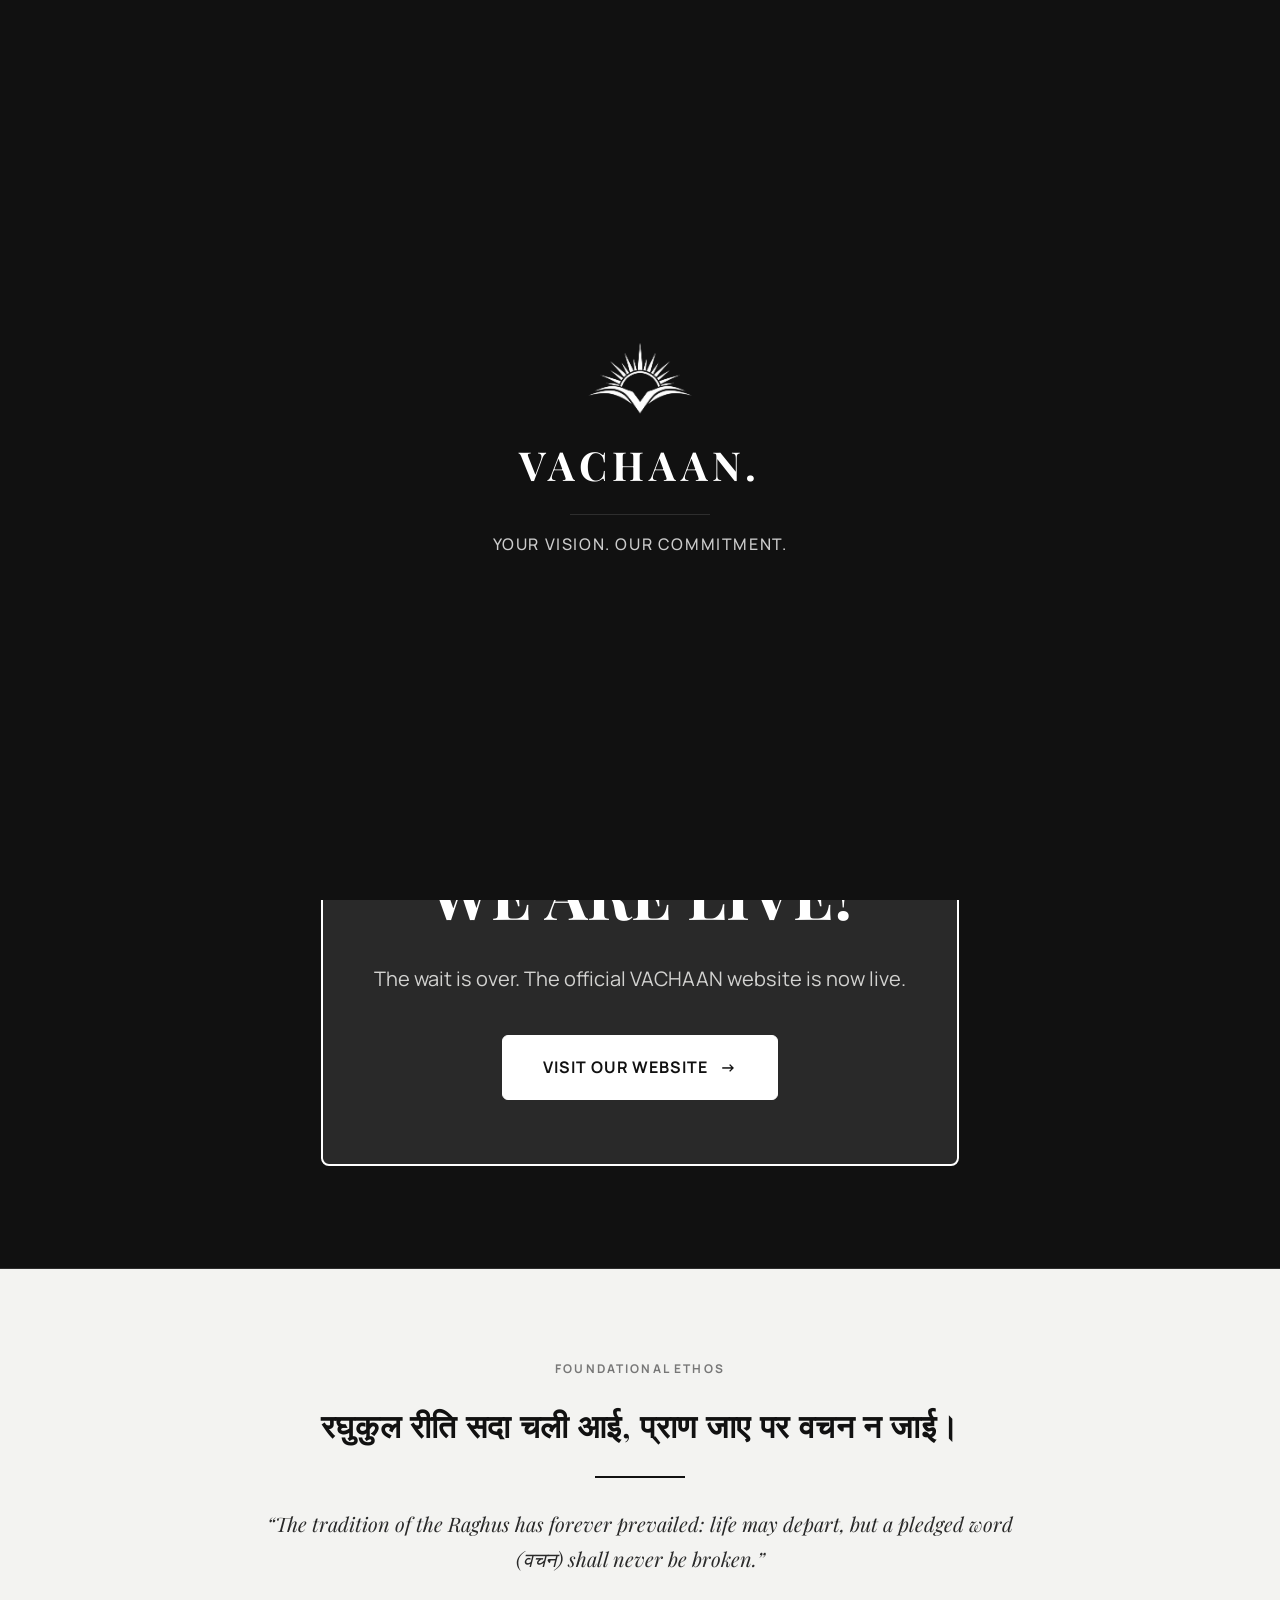
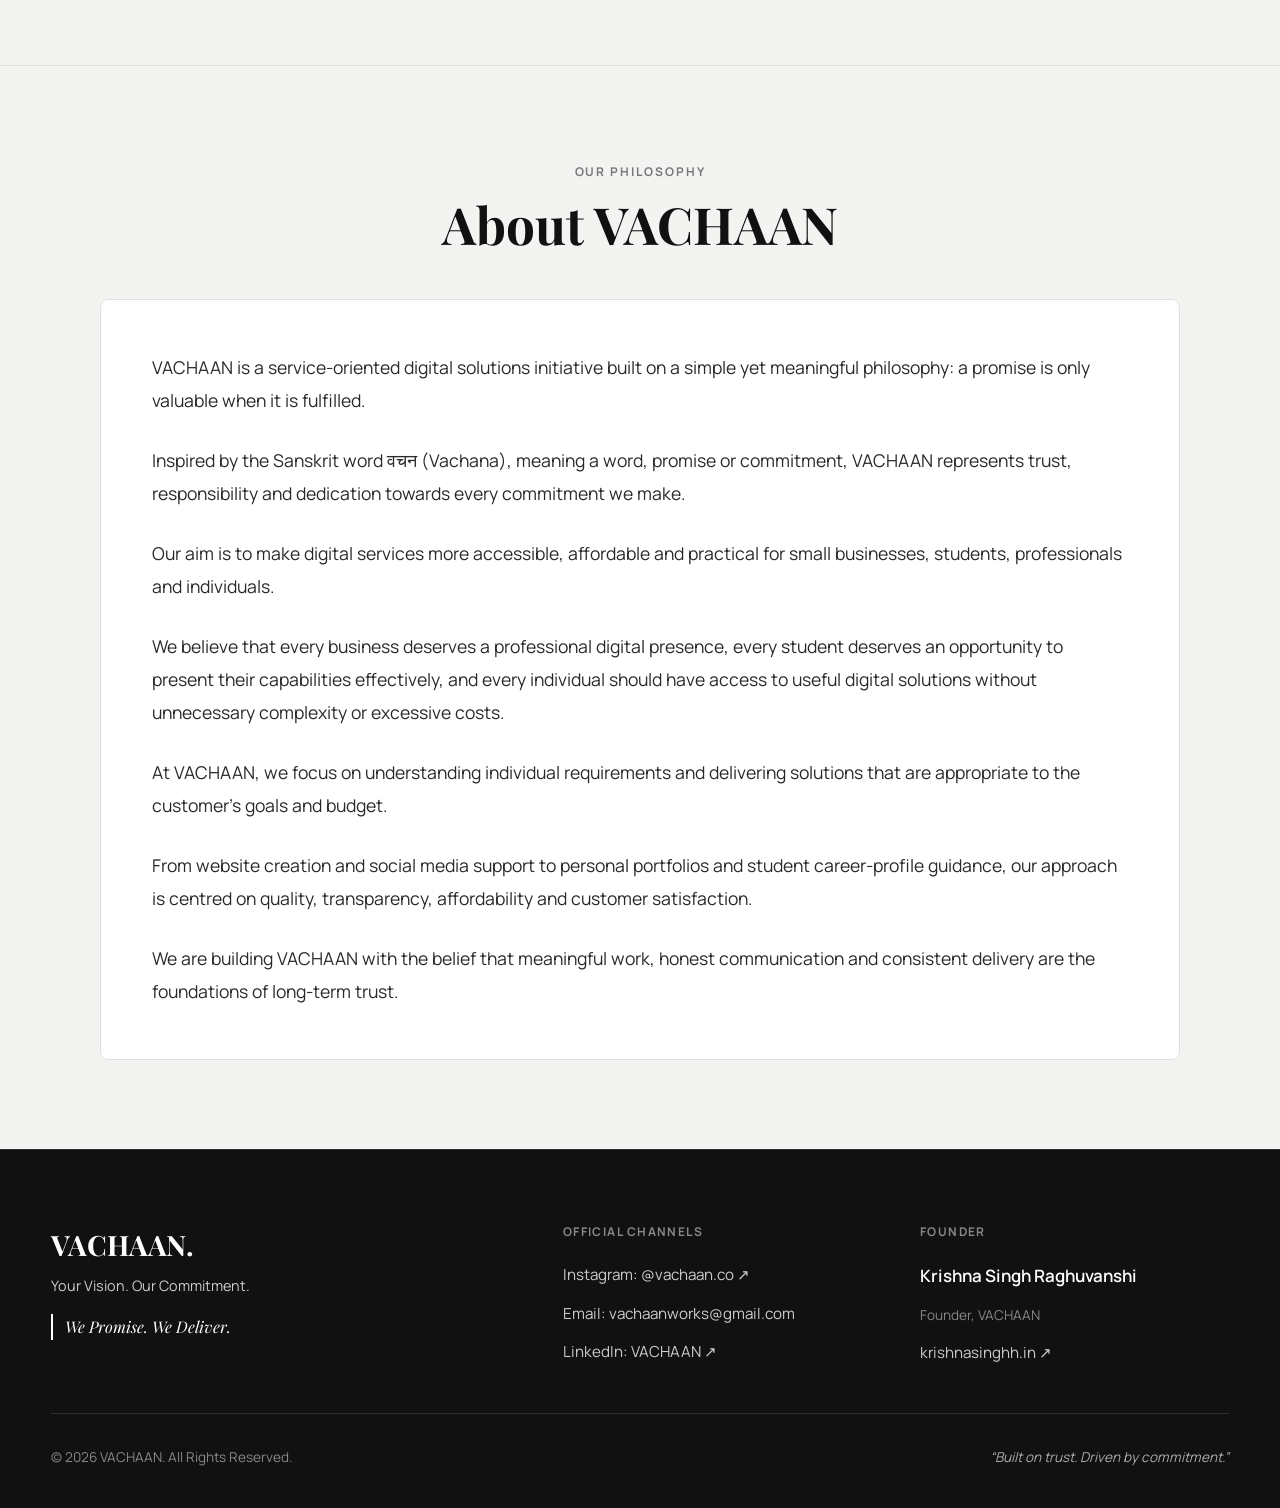
==== index.html @ 47e8d14a "Add files via upload" ====
<!DOCTYPE html>
<html lang="en">
<head>
  <meta charset="UTF-8">
  <meta name="viewport" content="width=device-width, initial-scale=1.0">
  <title>Official Launch Announcement | VACHAAN.</title>
  
  <!-- SEO & Launch Metadata -->
  <meta name="description" content="Official website launch countdown for VACHAAN. Going live on 25 November 2026 at 12:00 PM IST. Your Vision. Our Commitment.">
  <meta name="keywords" content="VACHAAN launch, website launch countdown, 25 November 2026, Krishna Singh Raghuvanshi, Vachana">
  <meta name="author" content="Krishna Singh Raghuvanshi">
  <link rel="canonical" href="https://vachaan.co/launch.html">

  <!-- Open Graph / Social Sharing -->
  <meta property="og:type" content="website">
  <meta property="og:title" content="Something Meaningful is Coming | VACHAAN Launch Countdown">
  <meta property="og:description" content="Our official website goes live on 25 November 2026 at 12:00 PM IST. Follow the countdown.">
  <meta property="og:image" content="assets/images/vachaan-logo.jpg">
  <meta property="og:site_name" content="VACHAAN">

  <!-- Favicon Configuration -->
  <link rel="icon" type="image/png" sizes="32x32" href="assets/images/favicon-32x32.png">
  <link rel="icon" type="image/png" href="assets/images/favicon.png">
  <link rel="apple-touch-icon" sizes="180x180" href="assets/images/apple-touch-icon.png">
  <link rel="shortcut icon" href="favicon.ico">

  <!-- Typography: Playfair Display & Manrope -->
  <link rel="preconnect" href="https://fonts.googleapis.com">
  <link rel="preconnect" href="https://fonts.gstatic.com" crossorigin>
  <link href="https://fonts.googleapis.com/css2?family=Manrope:wght@300;400;500;600;700;800&family=Playfair+Display:ital,wght@0,400;0,600;0,700;0,800;1,400;1,600&display=swap" rel="stylesheet">

  <!-- Stylesheets -->
  <link rel="stylesheet" href="css/animations.css">
  <link rel="stylesheet" href="css/launch.css">
</head>
<body class="page-launch page-fade-in">

  <!-- Website Opening Brand Reveal Animation Overlay (Exact same as main site) -->
  <aside id="brand-intro-overlay" class="brand-intro-overlay" aria-label="Brand Presentation">
    <div class="intro-content">
      <img src="assets/images/vachaan-emblem-white.png" alt="VACHAAN Emblem" class="intro-logo">
      <div class="intro-brand-name">VACHAAN.</div>
      <div class="intro-line"></div>
      <div class="intro-tagline">Your Vision. Our Commitment.</div>
    </div>
  </aside>

  <!-- Minimal Editorial Launch Header -->
  <header class="launch-header" role="banner">
    <a href="#" class="launch-brand-group" aria-label="VACHAAN Home">
      <img src="assets/images/vachaan-emblem-white.png" alt="VACHAAN Official Emblem" class="launch-brand-emblem">
      <div class="launch-brand-meta">
        <span class="launch-brand-name">VACHAAN.</span>
        <span class="launch-brand-tagline">Your Vision. Our Commitment.</span>
      </div>
    </a>
  </header>

  <main id="main-content">

    <!-- Launch Hero & Countdown Section -->
    <section class="launch-hero" aria-labelledby="launch-heading">
      <div class="launch-hero-inner">
        
        <img src="assets/images/vachaan-emblem-white.png" alt="VACHAAN Emblem" class="hero-emblem-badge">
        <span class="hero-meta-badge">Official Launch Countdown</span>
        <h1 id="launch-heading" class="launch-hero-title">Something meaningful is coming.</h1>
        <p class="launch-hero-lead">
          Our official website is currently being prepared and will be available soon. We are working towards creating a platform that makes digital solutions more accessible, affordable and practical for everyone.
        </p>

        <!-- Rectangular Architectural Countdown Blocks -->
        <div id="countdown-wrapper" class="countdown-section" aria-label="Real-time Launch Countdown">
          <div class="countdown-grid">
            
            <div class="countdown-box">
              <span class="box-index">[ 01 / DAYS ]</span>
              <span id="cd-days" class="countdown-number">00</span>
              <span class="countdown-label">Days</span>
            </div>

            <div class="countdown-box">
              <span class="box-index">[ 02 / HOURS ]</span>
              <span id="cd-hours" class="countdown-number">00</span>
              <span class="countdown-label">Hours</span>
            </div>

            <div class="countdown-box">
              <span class="box-index">[ 03 / MINS ]</span>
              <span id="cd-minutes" class="countdown-number">00</span>
              <span class="countdown-label">Minutes</span>
            </div>

            <div class="countdown-box countdown-box-seconds">
              <span class="box-index">[ 04 / SECS ]</span>
              <span class="status-indicator" title="Live clock ticking"></span>
              <span id="cd-seconds" class="countdown-number">00</span>
              <span class="countdown-label">Seconds</span>
            </div>

          </div>
        </div>

        <!-- Official Launch Announcement Bar -->
        <div id="launch-announcement-bar" class="launch-announcement-strip">
          <span class="announcement-prefix">Our Official Website Goes Live</span>
          <span class="announcement-date-text">25 November 2026</span>
          <span class="announcement-time-text">12:00 PM (Noon) IST</span>
        </div>

        <!-- Live State Container (Triggered automatically when countdown reaches 0) -->
        <div id="live-state-container" class="live-state-container" aria-live="polite">
          <span class="live-badge">Now Live</span>
          <h2 class="live-heading">WE ARE LIVE!</h2>
          <p class="live-message">
            The wait is over. The official VACHAAN website is now live.
          </p>
          <a href="index.html" class="btn-visit-website">
            VISIT OUR WEBSITE
            <span>→</span>
          </a>
        </div>

      </div>
    </section>

    <!-- Foundational Ethos (Sanskrit Verse in One Single Line) -->
    <section class="section-verse" aria-label="Brand Philosophy">
      <div class="verse-inner">
        <div class="verse-tagline-eyebrow">Foundational Ethos</div>
        <div class="verse-deva-quote">रघुकुल रीति सदा चली आई, प्राण जाए पर वचन न जाई।</div>
        <div class="verse-hairline-sep"></div>
        <p class="verse-english-translation">
          &ldquo;The tradition of the Raghus has forever prevailed: life may depart, but a pledged word (वचन) shall never be broken.&rdquo;
        </p>
      </div>
    </section>

    <!-- About VACHAAN Narrative Section -->
    <section class="section-narrative" aria-labelledby="about-vachaan-heading">
      <div class="narrative-container">
        
        <div class="narrative-header">
          <span class="narrative-eyebrow">Our Philosophy</span>
          <h2 id="about-vachaan-heading" class="narrative-title">About VACHAAN</h2>
        </div>

        <div class="narrative-card">
          <p>
            VACHAAN is a service-oriented digital solutions initiative built on a simple yet meaningful philosophy: a promise is only valuable when it is fulfilled.
          </p>
          <p>
            Inspired by the Sanskrit word वचन (Vachana), meaning a word, promise or commitment, VACHAAN represents trust, responsibility and dedication towards every commitment we make.
          </p>
          <p>
            Our aim is to make digital services more accessible, affordable and practical for small businesses, students, professionals and individuals.
          </p>
          <p>
            We believe that every business deserves a professional digital presence, every student deserves an opportunity to present their capabilities effectively, and every individual should have access to useful digital solutions without unnecessary complexity or excessive costs.
          </p>
          <p>
            At VACHAAN, we focus on understanding individual requirements and delivering solutions that are appropriate to the customer's goals and budget.
          </p>
          <p>
            From website creation and social media support to personal portfolios and student career-profile guidance, our approach is centred on quality, transparency, affordability and customer satisfaction.
          </p>
          <p>
            We are building VACHAAN with the belief that meaningful work, honest communication and consistent delivery are the foundations of long-term trust.
          </p>
        </div>

      </div>
    </section>

  </main>

  <!-- Launch Page Editorial Footer -->
  <footer class="launch-footer" role="contentinfo">
    <div class="launch-footer-container">
      
      <div class="launch-footer-grid">
        
        <!-- Brand Block -->
        <div>
          <div class="footer-brand-title">VACHAAN.</div>
          <div class="footer-tagline">Your Vision. Our Commitment.</div>
          <div class="footer-motto">We Promise. We Deliver.</div>
        </div>

        <!-- Official Channels -->
        <div>
          <div class="footer-col-heading">Official Channels</div>
          <div class="footer-links-list">
            <a href="https://www.instagram.com/vachaan.co/" target="_blank" rel="noopener noreferrer" class="footer-link-item">
              Instagram: @vachaan.co ↗
            </a>
            <a href="mailto:vachaanworks@gmail.com" class="footer-link-item">
              Email: vachaanworks@gmail.com
            </a>
            <a href="https://www.linkedin.com/company/vachaan/" target="_blank" rel="noopener noreferrer" class="footer-link-item">
              LinkedIn: VACHAAN ↗
            </a>
          </div>
        </div>

        <!-- Founder Information -->
        <div>
          <div class="footer-col-heading">Founder</div>
          <div class="footer-links-list">
            <span style="color: #FFFFFF; font-weight: 600;">Krishna Singh Raghuvanshi</span>
            <span style="font-size: 0.85rem; color: #888888;">Founder, VACHAAN</span>
            <a href="https://krishnasinghh.in" target="_blank" rel="noopener noreferrer" class="footer-link-item">
              krishnasinghh.in ↗
            </a>
          </div>
        </div>

      </div>

      <!-- Footer Bottom -->
      <div class="launch-footer-bottom">
        <div class="footer-copyright">
          &copy; 2026 VACHAAN. All Rights Reserved.
        </div>
        <div class="footer-statement">
          &ldquo;Built on trust. Driven by commitment.&rdquo;
        </div>
      </div>

    </div>
  </footer>

  <!-- Real-Time Countdown & Intro Scripts -->
  <script src="js/launch.js"></script>
</body>
</html>
---- css/animations.css ----
/* ==========================================================================
   VACHAAN — Sophisticated Animation & Micro-interaction System
   Restrained, purposeful, editorial motion
   ========================================================================== */

/* --------------------------------------------------------------------------
   1. Brand Introduction Opening Animation (Hero / First Visit)
   -------------------------------------------------------------------------- */
.brand-intro-overlay {
  position: fixed;
  top: 0;
  left: 0;
  width: 100vw;
  height: 100vh;
  background-color: var(--color-obsidian);
  color: var(--color-white);
  z-index: 9999;
  display: flex;
  flex-direction: column;
  align-items: center;
  justify-content: center;
  opacity: 1;
  visibility: visible;
  transition: opacity 0.6s cubic-bezier(0.16, 1, 0.3, 1), visibility 0.6s cubic-bezier(0.16, 1, 0.3, 1);
  pointer-events: all;
}

.brand-intro-overlay.is-hidden {
  opacity: 0;
  visibility: hidden;
  pointer-events: none;
}

.intro-content {
  text-align: center;
  display: flex;
  flex-direction: column;
  align-items: center;
  padding: 2rem;
  max-width: 600px;
}

.intro-logo {
  height: 72px;
  width: auto;
  margin-bottom: 1.75rem;
  opacity: 0;
  transform: translateY(16px);
  animation: introFadeUp 0.8s cubic-bezier(0.16, 1, 0.3, 1) 0.15s forwards;
}

.intro-brand-name {
  font-family: var(--font-heading);
  font-size: 2.5rem;
  font-weight: 700;
  letter-spacing: 0.12em;
  color: var(--color-white);
  line-height: 1.1;
  margin-bottom: 0.65rem;
  opacity: 0;
  transform: translateY(12px);
  animation: introFadeUp 0.8s cubic-bezier(0.16, 1, 0.3, 1) 0.35s forwards;
}

.intro-line {
  width: 0;
  height: 1px;
  background-color: var(--color-border-dark);
  margin: 1rem 0;
  animation: introLineWidth 0.8s cubic-bezier(0.16, 1, 0.3, 1) 0.55s forwards;
}

.intro-tagline {
  font-family: var(--font-body);
  font-size: 1rem;
  font-weight: 500;
  letter-spacing: 0.1em;
  text-transform: uppercase;
  color: #CCCCCC;
  opacity: 0;
  transform: translateY(10px);
  animation: introFadeUp 0.8s cubic-bezier(0.16, 1, 0.3, 1) 0.7s forwards;
}

@keyframes introFadeUp {
  0% {
    opacity: 0;
    transform: translateY(14px);
  }
  100% {
    opacity: 1;
    transform: translateY(0);
  }
}

@keyframes introLineWidth {
  0% {
    width: 0;
  }
  100% {
    width: 140px;
  }
}

/* --------------------------------------------------------------------------
   2. Scroll Reveal Animations (Intersection Observer)
   -------------------------------------------------------------------------- */
.reveal-on-scroll {
  opacity: 0;
  transform: translateY(24px);
  transition: opacity 0.65s cubic-bezier(0.16, 1, 0.3, 1), transform 0.65s cubic-bezier(0.16, 1, 0.3, 1);
  will-change: opacity, transform;
}

.reveal-on-scroll.is-revealed {
  opacity: 1;
  transform: translateY(0);
}

/* Stagger delays for grid items */
.stagger-1 { transition-delay: 0.05s; }
.stagger-2 { transition-delay: 0.12s; }
.stagger-3 { transition-delay: 0.19s; }
.stagger-4 { transition-delay: 0.26s; }
.stagger-5 { transition-delay: 0.33s; }

/* --------------------------------------------------------------------------
   3. Page Transitions
   -------------------------------------------------------------------------- */
.page-fade-in {
  animation: pageFadeIn 0.45s cubic-bezier(0.16, 1, 0.3, 1) forwards;
}

@keyframes pageFadeIn {
  from {
    opacity: 0;
  }
  to {
    opacity: 1;
  }
}

/* --------------------------------------------------------------------------
   4. Micro-Interactions & Hover Dynamics
   -------------------------------------------------------------------------- */
.hover-underline {
  position: relative;
  display: inline-block;
}

.hover-underline::after {
  content: '';
  position: absolute;
  width: 100%;
  transform: scaleX(0);
  height: 1px;
  bottom: 0;
  left: 0;
  background-color: currentColor;
  transform-origin: bottom right;
  transition: transform var(--duration-normal) var(--ease-editorial);
}

.hover-underline:hover::after {
  transform: scaleX(1);
  transform-origin: bottom left;
}

/* --------------------------------------------------------------------------
   5. Reduced Motion Accessibility
   -------------------------------------------------------------------------- */
@media (prefers-reduced-motion: reduce) {
  *,
  *::before,
  *::after {
    animation-duration: 0.01ms !important;
    animation-iteration-count: 1 !important;
    transition-duration: 0.01ms !important;
    scroll-behavior: auto !important;
  }

  .brand-intro-overlay {
    display: none !important;
  }

  .reveal-on-scroll {
    opacity: 1 !important;
    transform: none !important;
  }
}
---- css/launch.css ----
/* ==========================================================================
   VACHAAN — Boutique Editorial Launch Countdown Stylesheet
   Strict 5-Colour Solid Palette (White, Soft Ivory, Obsidian, Charcoal, Grey)
   World-class boutique digital agency aesthetic
   ========================================================================== */

:root {
  /* Strict 5-Colour Solid Palette */
  --color-white: #FFFFFF;
  --color-ivory: #F3F3F1;
  --color-obsidian: #111111;
  --color-charcoal: #292929;
  --color-grey: #777777;

  /* Architectural solid borders & accents */
  --color-border-light: #E0E0DC;
  --color-border-dark: #2E2E2E;
  --color-border-highlight: #444444;

  --font-heading: 'Playfair Display', Georgia, 'Times New Roman', serif;
  --font-body: 'Manrope', -apple-system, BlinkMacSystemFont, 'Segoe UI', Roboto, sans-serif;

  --radius-xs: 4px;
  --radius-sm: 6px;
  --radius-md: 8px;
  --radius-lg: 12px;

  --container-max: 1440px;
}

*,
*::before,
*::after {
  box-sizing: border-box;
  margin: 0;
  padding: 0;
}

html {
  font-size: 16px;
  scroll-behavior: smooth;
  -webkit-font-smoothing: antialiased;
  background-color: var(--color-white);
  color: var(--color-obsidian);
}

body {
  font-family: var(--font-body);
  font-size: 1.0625rem;
  line-height: 1.65;
  background-color: var(--color-white);
  color: var(--color-obsidian);
  min-height: 100vh;
  display: flex;
  flex-direction: column;
}

a {
  color: inherit;
  text-decoration: none;
  transition: opacity 0.2s ease, transform 0.2s ease, color 0.2s ease;
}

/* --------------------------------------------------------------------------
   Top Minimalist Launch Header
   -------------------------------------------------------------------------- */
.launch-header {
  width: 100%;
  background-color: var(--color-obsidian);
  color: var(--color-white);
  padding: 1.25rem clamp(1.5rem, 4vw, 3.5rem);
  border-bottom: 1px solid var(--color-border-dark);
  display: flex;
  align-items: center;
  justify-content: flex-start;
}

.launch-brand-group {
  display: inline-flex;
  align-items: center;
  gap: 0.95rem;
  text-decoration: none;
}

.launch-brand-emblem {
  height: 38px;
  width: auto;
  object-fit: contain;
}

.launch-brand-meta {
  display: flex;
  flex-direction: column;
}

.launch-brand-name {
  font-family: var(--font-heading);
  font-size: 1.45rem;
  font-weight: 700;
  letter-spacing: 0.08em;
  color: var(--color-white);
  line-height: 1;
}

.launch-brand-tagline {
  font-family: var(--font-body);
  font-size: 0.65rem;
  font-weight: 600;
  letter-spacing: 0.12em;
  text-transform: uppercase;
  color: #888888;
  margin-top: 3px;
}

.launch-status-pill {
  font-family: var(--font-body);
  font-size: 0.75rem;
  font-weight: 700;
  text-transform: uppercase;
  letter-spacing: 0.12em;
  background-color: var(--color-charcoal);
  color: #CCCCCC;
  border: 1px solid var(--color-border-dark);
  padding: 0.45rem 1rem;
  border-radius: var(--radius-sm);
  display: inline-flex;
  align-items: center;
  gap: 0.6rem;
  white-space: nowrap;
}

.status-dot {
  width: 8px;
  height: 8px;
  border-radius: 50%;
  background-color: #FFFFFF;
  display: inline-block;
  animation: statusPulse 2s infinite ease-in-out;
}

@keyframes statusPulse {

  0%,
  100% {
    opacity: 1;
    transform: scale(1);
  }

  50% {
    opacity: 0.25;
    transform: scale(0.8);
  }
}

/* --------------------------------------------------------------------------
   Launch Hero Section
   -------------------------------------------------------------------------- */
.launch-hero {
  background-color: var(--color-obsidian);
  color: var(--color-white);
  padding: clamp(5rem, 8vw, 7.5rem) clamp(1.5rem, 4vw, 3.5rem);
  border-bottom: 1px solid var(--color-border-dark);
  position: relative;
  overflow: hidden;
  text-align: center;
}

.launch-hero-inner {
  max-width: 1140px;
  margin: 0 auto;
  display: flex;
  flex-direction: column;
  align-items: center;
}

.hero-emblem-badge {
  height: 64px;
  width: auto;
  margin-bottom: 2rem;
  filter: drop-shadow(0 2px 8px rgba(0, 0, 0, 0.4));
}

.hero-meta-badge {
  display: inline-block;
  font-family: var(--font-body);
  font-size: 0.8rem;
  font-weight: 700;
  text-transform: uppercase;
  letter-spacing: 0.16em;
  color: #AAAAAA;
  margin-bottom: 1.25rem;
  border: 1px solid var(--color-border-dark);
  padding: 0.35rem 0.95rem;
  border-radius: var(--radius-xs);
  background-color: #191919;
}

.launch-hero-title {
  font-family: var(--font-heading);
  font-size: clamp(2.75rem, 6vw + 0.5rem, 5.25rem);
  font-weight: 600;
  line-height: 1.08;
  letter-spacing: -0.02em;
  color: var(--color-white);
  margin-bottom: 1.75rem;
  max-width: 980px;
}

.launch-hero-lead {
  font-size: clamp(1.15rem, 1.8vw, 1.4rem);
  line-height: 1.65;
  color: #D2D2D0;
  max-width: 860px;
  margin: 0 auto 3.5rem auto;
  font-weight: 300;
}

/* --------------------------------------------------------------------------
   Rectangular Architectural Countdown Grid
   -------------------------------------------------------------------------- */
.countdown-section {
  width: 100%;
  max-width: 1040px;
  margin: 0 auto 3.5rem auto;
}

.countdown-grid {
  display: grid;
  grid-template-columns: repeat(4, 1fr);
  gap: clamp(1rem, 2vw, 1.75rem);
}

.countdown-box {
  background-color: var(--color-charcoal);
  border: 1px solid var(--color-border-dark);
  border-radius: var(--radius-md);
  padding: clamp(2rem, 3.5vw, 3.25rem) 1rem clamp(1.75rem, 3vw, 2.5rem) 1rem;
  display: flex;
  flex-direction: column;
  align-items: center;
  justify-content: center;
  position: relative;
  transition: transform 0.25s ease, border-color 0.25s ease;
}

.countdown-box:hover {
  border-color: #555555;
  transform: translateY(-2px);
}

.box-index {
  position: absolute;
  top: 0.85rem;
  left: 1rem;
  font-family: var(--font-body);
  font-size: 0.7rem;
  font-weight: 700;
  letter-spacing: 0.1em;
  color: #666666;
}

.countdown-number {
  font-family: var(--font-heading);
  font-size: clamp(3rem, 6vw, 5.25rem);
  font-weight: 700;
  line-height: 1;
  color: var(--color-white);
  margin-bottom: 0.75rem;
  font-variant-numeric: tabular-nums;
  letter-spacing: -0.02em;
}

.countdown-label {
  font-family: var(--font-body);
  font-size: clamp(0.75rem, 1vw, 0.875rem);
  font-weight: 700;
  text-transform: uppercase;
  letter-spacing: 0.16em;
  color: #AAAAAA;
}

/* Lively Seconds Box */
.countdown-box-seconds {
  border-color: #444444;
  background-color: #2F2F2F;
}

.countdown-box-seconds .countdown-number {
  color: #FFFFFF;
}

.countdown-box-seconds .status-indicator {
  position: absolute;
  top: 0.85rem;
  right: 1rem;
  width: 6px;
  height: 6px;
  border-radius: 50%;
  background-color: #FFFFFF;
  animation: tickPulse 1s infinite steps(2, start);
}

@keyframes tickPulse {
  0% {
    opacity: 1;
  }

  50% {
    opacity: 0.2;
  }

  100% {
    opacity: 1;
  }
}

/* --------------------------------------------------------------------------
   Official Launch Announcement Strip
   -------------------------------------------------------------------------- */
.launch-announcement-strip {
  background-color: #1A1A1A;
  border: 1px solid var(--color-border-dark);
  border-radius: var(--radius-md);
  padding: 1.5rem clamp(1.75rem, 3vw, 3rem);
  display: inline-flex;
  align-items: center;
  justify-content: center;
  gap: clamp(1.25rem, 2.5vw, 3rem);
  flex-wrap: wrap;
  max-width: 960px;
  width: 100%;
}

.announcement-prefix {
  font-family: var(--font-body);
  font-size: 0.75rem;
  font-weight: 700;
  text-transform: uppercase;
  letter-spacing: 0.14em;
  color: #888888;
}

.announcement-date-text {
  font-family: var(--font-heading);
  font-size: 1.45rem;
  font-weight: 700;
  color: var(--color-white);
  letter-spacing: 0.04em;
}

.announcement-time-text {
  font-family: var(--font-body);
  font-size: 1rem;
  font-weight: 600;
  color: #CCCCCC;
  border-left: 1px solid #333333;
  padding-left: 1.5rem;
  letter-spacing: 0.04em;
}

/* --------------------------------------------------------------------------
   Live State Announcement Card (Auto Revealed upon Completion)
   -------------------------------------------------------------------------- */
.live-state-container {
  display: none;
  background-color: var(--color-charcoal);
  border: 2px solid var(--color-white);
  border-radius: var(--radius-md);
  padding: clamp(3rem, 5vw, 4.5rem) clamp(2rem, 4vw, 3.5rem);
  text-align: center;
  max-width: 820px;
  margin: 0 auto;
  animation: liveCardFade 0.65s cubic-bezier(0.16, 1, 0.3, 1) forwards;
}

@keyframes liveCardFade {
  from {
    opacity: 0;
    transform: translateY(24px);
  }

  to {
    opacity: 1;
    transform: translateY(0);
  }
}

.live-badge {
  font-family: var(--font-body);
  font-size: 0.8125rem;
  font-weight: 700;
  text-transform: uppercase;
  letter-spacing: 0.15em;
  color: #FFFFFF;
  background-color: var(--color-obsidian);
  border: 1px solid var(--color-white);
  padding: 0.45rem 1.35rem;
  border-radius: var(--radius-sm);
  display: inline-block;
  margin-bottom: 1.5rem;
}

.live-heading {
  font-family: var(--font-heading);
  font-size: clamp(2.5rem, 5vw, 4.25rem);
  color: var(--color-white);
  margin-bottom: 1rem;
}

.live-message {
  font-size: 1.25rem;
  color: #D2D2D0;
  line-height: 1.6;
  margin-bottom: 2.5rem;
}

.btn-visit-website {
  display: inline-flex;
  align-items: center;
  gap: 0.75rem;
  padding: 1.15rem 2.5rem;
  font-family: var(--font-body);
  font-size: 1rem;
  font-weight: 700;
  letter-spacing: 0.06em;
  border-radius: var(--radius-sm);
  background-color: var(--color-white);
  color: var(--color-obsidian);
  border: 1px solid var(--color-white);
  text-decoration: none;
  transition: all 0.2s ease;
}

.btn-visit-website:hover {
  background-color: var(--color-ivory);
  transform: translateY(-2px);
}

/* --------------------------------------------------------------------------
   Sanskrit Verse — Centerpiece of Brand Ethos
   -------------------------------------------------------------------------- */
.section-verse {
  background-color: var(--color-ivory);
  padding: clamp(5rem, 7vw, 7rem) clamp(1.5rem, 4vw, 3.5rem);
  text-align: center;
  border-bottom: 1px solid var(--color-border-light);
}

.verse-inner {
  max-width: 1200px;
  margin: 0 auto;
  width: 100%;
}

.verse-tagline-eyebrow {
  font-family: var(--font-body);
  font-size: 0.75rem;
  font-weight: 700;
  text-transform: uppercase;
  letter-spacing: 0.18em;
  color: var(--color-grey);
  margin-bottom: 1.5rem;
}

.verse-deva-quote {
  font-family: var(--font-heading);
  font-size: clamp(1rem, 2.5vw, 2.25rem);
  font-weight: 600;
  line-height: 1.4;
  color: var(--color-obsidian);
  margin-bottom: 1.5rem;
  letter-spacing: 0.02em;
  white-space: nowrap;
  text-align: center;
  display: block;
  width: 100%;
}

.verse-hairline-sep {
  width: 90px;
  height: 2px;
  background-color: var(--color-obsidian);
  margin: 1.75rem auto;
}

.verse-english-translation {
  font-family: var(--font-heading);
  font-style: italic;
  font-size: 1.25rem;
  line-height: 1.75;
  color: var(--color-charcoal);
  max-width: 780px;
  margin: 0 auto;
}

/* --------------------------------------------------------------------------
   Pillars of the Upcoming Launch (3 Columns)
   -------------------------------------------------------------------------- */
.section-pillars {
  background-color: var(--color-white);
  padding: clamp(4.5rem, 6vw, 6.5rem) clamp(1.5rem, 4vw, 3.5rem);
  border-bottom: 1px solid var(--color-border-light);
}

.pillars-container {
  max-width: 1240px;
  margin: 0 auto;
}

.pillars-header {
  text-align: center;
  margin-bottom: 3.5rem;
}

.pillars-grid {
  display: grid;
  grid-template-columns: repeat(3, 1fr);
  gap: 2rem;
}

.pillar-card {
  background-color: var(--color-ivory);
  border: 1px solid var(--color-border-light);
  border-radius: var(--radius-md);
  padding: 2.5rem 2rem;
  display: flex;
  flex-direction: column;
  justify-content: space-between;
  transition: all 0.25s ease;
}

.pillar-card:hover {
  border-color: var(--color-obsidian);
  background-color: var(--color-white);
  transform: translateY(-2px);
}

.pillar-index {
  font-family: var(--font-heading);
  font-size: 1.15rem;
  font-weight: 600;
  color: var(--color-grey);
  margin-bottom: 1rem;
}

.pillar-title {
  font-family: var(--font-heading);
  font-size: 1.5rem;
  font-weight: 600;
  color: var(--color-obsidian);
  margin-bottom: 0.75rem;
  line-height: 1.25;
}

.pillar-desc {
  font-size: 0.95rem;
  line-height: 1.65;
  color: var(--color-charcoal);
  margin-bottom: 1.5rem;
}

.pillar-price-tag {
  font-family: var(--font-body);
  font-size: 1rem;
  font-weight: 700;
  color: var(--color-obsidian);
  padding-top: 1rem;
  border-top: 1px solid var(--color-border-light);
}

/* --------------------------------------------------------------------------
   About VACHAAN Narrative Section
   -------------------------------------------------------------------------- */
.section-narrative {
  background-color: var(--color-ivory);
  padding: clamp(5rem, 7vw, 7.5rem) clamp(1.5rem, 4vw, 3.5rem);
}

.narrative-container {
  max-width: 1080px;
  margin: 0 auto;
}

.narrative-header {
  margin-bottom: 2.75rem;
  text-align: center;
}

.narrative-eyebrow {
  font-size: 0.75rem;
  font-weight: 700;
  text-transform: uppercase;
  letter-spacing: 0.16em;
  color: var(--color-grey);
  margin-bottom: 0.75rem;
  display: inline-block;
}

.narrative-title {
  font-family: var(--font-heading);
  font-size: clamp(2.25rem, 4vw, 3.25rem);
  color: var(--color-obsidian);
  line-height: 1.2;
}

.narrative-card {
  background-color: var(--color-white);
  border: 1px solid var(--color-border-light);
  border-radius: var(--radius-md);
  padding: clamp(2.5rem, 4vw, 4.5rem);
}

.narrative-card p {
  font-size: 1.1rem;
  line-height: 1.85;
  color: var(--color-charcoal);
  margin-bottom: 1.75rem;
}

.narrative-card p:last-child {
  margin-bottom: 0;
}

/* --------------------------------------------------------------------------
   Early Inquiries / Advance Touchpoints
   -------------------------------------------------------------------------- */
.section-inquiry {
  background-color: var(--color-white);
  padding: clamp(4.5rem, 6vw, 6.5rem) clamp(1.5rem, 4vw, 3.5rem);
  border-bottom: 1px solid var(--color-border-light);
}

.inquiry-card {
  max-width: 1080px;
  margin: 0 auto;
  background-color: var(--color-obsidian);
  color: var(--color-white);
  border-radius: var(--radius-md);
  padding: clamp(2.5rem, 4vw, 4rem);
  display: flex;
  align-items: center;
  justify-content: space-between;
  gap: 2.5rem;
  border: 1px solid var(--color-border-dark);
}

.inquiry-content {
  max-width: 620px;
}

.inquiry-tag {
  font-family: var(--font-body);
  font-size: 0.75rem;
  font-weight: 700;
  text-transform: uppercase;
  letter-spacing: 0.16em;
  color: #AAAAAA;
  margin-bottom: 0.75rem;
  display: inline-block;
}

.inquiry-title {
  font-family: var(--font-heading);
  font-size: clamp(1.85rem, 3.2vw, 2.5rem);
  color: var(--color-white);
  line-height: 1.2;
  margin-bottom: 1rem;
}

.inquiry-desc {
  font-size: 1.05rem;
  color: #CCCCCC;
  line-height: 1.7;
}

.inquiry-actions {
  display: flex;
  flex-direction: column;
  gap: 1rem;
  flex-shrink: 0;
}

.btn-inquiry-primary {
  display: inline-flex;
  align-items: center;
  justify-content: center;
  gap: 0.75rem;
  background-color: var(--color-white);
  color: var(--color-obsidian);
  padding: 1.1rem 2.25rem;
  border-radius: var(--radius-sm);
  font-family: var(--font-body);
  font-weight: 700;
  font-size: 0.95rem;
  letter-spacing: 0.04em;
  text-decoration: none;
  white-space: nowrap;
  transition: all 0.2s ease;
  border: 1px solid var(--color-white);
}

.btn-inquiry-primary:hover {
  background-color: var(--color-ivory);
  transform: translateY(-2px);
}

.inquiry-email-direct {
  display: inline-flex;
  align-items: center;
  gap: 0.5rem;
  color: #AAAAAA;
  font-size: 0.875rem;
  text-decoration: none;
  transition: color 0.2s ease;
}

.inquiry-email-direct:hover {
  color: #FFFFFF;
}

/* --------------------------------------------------------------------------
   Launch Footer
   -------------------------------------------------------------------------- */
.launch-footer {
  background-color: var(--color-obsidian);
  color: var(--color-white);
  padding: 4.5rem clamp(1.5rem, 4vw, 3.5rem) 2.5rem clamp(1.5rem, 4vw, 3.5rem);
  border-top: 1px solid var(--color-border-dark);
  margin-top: auto;
}

.launch-footer-container {
  max-width: 1240px;
  margin: 0 auto;
}

.launch-footer-grid {
  display: grid;
  grid-template-columns: 1.5fr 1fr 1fr;
  gap: 3rem;
  padding-bottom: 3rem;
  border-bottom: 1px solid var(--color-border-dark);
}

.footer-brand-title {
  font-family: var(--font-heading);
  font-size: 1.75rem;
  font-weight: 700;
  color: var(--color-white);
  margin-bottom: 0.35rem;
}

.footer-tagline {
  font-size: 0.9rem;
  color: #CCCCCC;
  margin-bottom: 1rem;
}

.footer-motto {
  font-family: var(--font-heading);
  font-style: italic;
  font-size: 1rem;
  color: #FFFFFF;
  border-left: 2px solid var(--color-white);
  padding-left: 0.75rem;
}

.footer-col-heading {
  font-size: 0.75rem;
  font-weight: 700;
  text-transform: uppercase;
  letter-spacing: 0.12em;
  color: #888888;
  margin-bottom: 1.25rem;
}

.footer-links-list {
  display: flex;
  flex-direction: column;
  gap: 0.85rem;
}

.footer-link-item {
  font-size: 0.95rem;
  color: #CCCCCC;
}

.footer-link-item:hover {
  color: var(--color-white);
}

.launch-footer-bottom {
  padding-top: 2rem;
  display: flex;
  align-items: center;
  justify-content: space-between;
  flex-wrap: wrap;
  gap: 1rem;
}

.footer-copyright {
  font-size: 0.85rem;
  color: #888888;
}

.footer-statement {
  font-size: 0.85rem;
  color: #AAAAAA;
  font-style: italic;
}

/* --------------------------------------------------------------------------
   Responsive Adaptations
   -------------------------------------------------------------------------- */
@media (max-width: 1024px) {
  .pillars-grid {
    grid-template-columns: 1fr;
    gap: 1.5rem;
  }
}

@media (max-width: 860px) {
  .verse-deva-quote {
    font-size: clamp(0.78rem, 3.4vw, 1.25rem);
  }

  .inquiry-card {
    flex-direction: column;
    align-items: flex-start;
  }

  .inquiry-actions {
    width: 100%;
  }

  .btn-inquiry-primary {
    width: 100%;
  }

  .countdown-grid {
    grid-template-columns: repeat(2, 1fr);
    gap: 1.25rem;
  }

  .launch-footer-grid {
    grid-template-columns: 1fr;
    gap: 2.25rem;
  }

  .announcement-time-text {
    border-left: none;
    padding-left: 0;
  }

  .launch-announcement-strip {
    flex-direction: column;
    gap: 0.75rem;
  }
}

@media (max-width: 540px) {
  .verse-deva-quote {
    font-size: clamp(0.65rem, 3.5vw, 0.85rem);
  }

  .countdown-box {
    padding: 1.75rem 0.75rem;
  }

  .countdown-number {
    font-size: 2.75rem;
  }

  .launch-footer-bottom {
    flex-direction: column;
    align-items: flex-start;
  }

  .launch-header {
    justify-content: flex-start;
  }
}
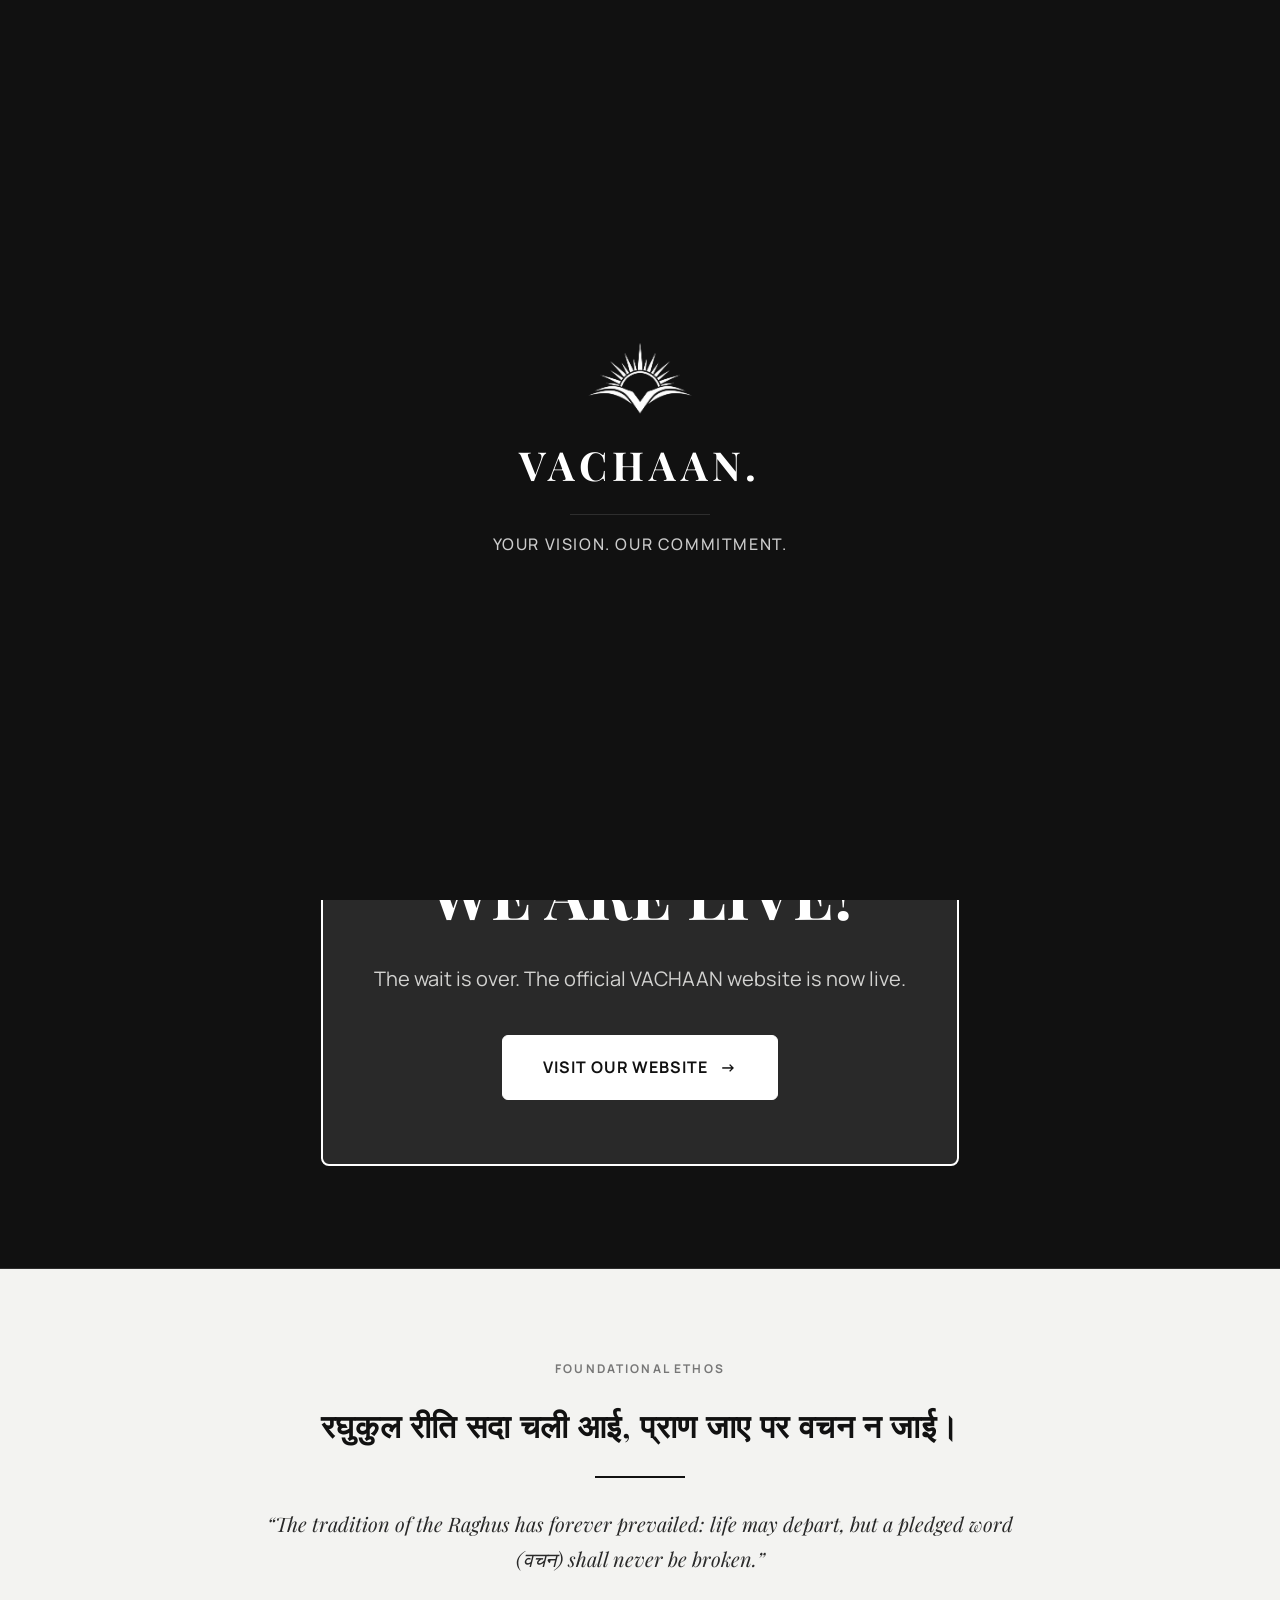
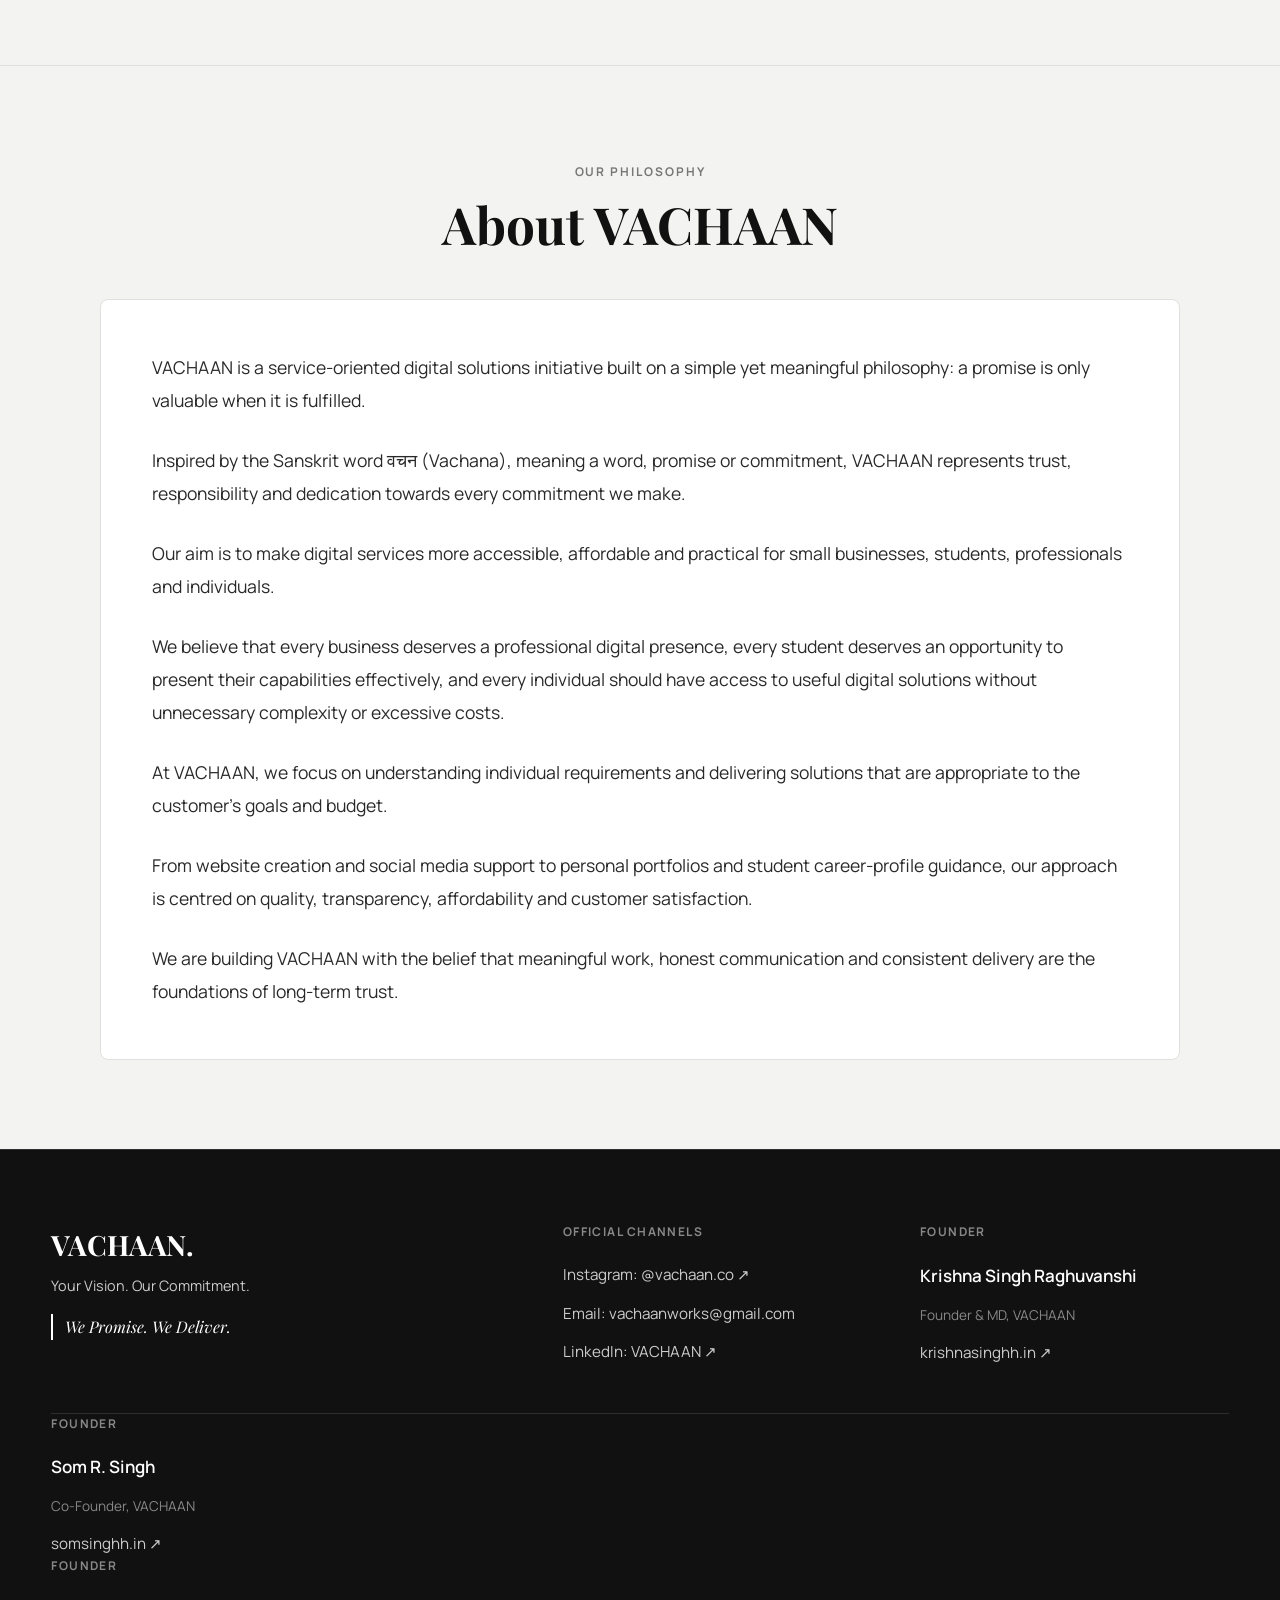
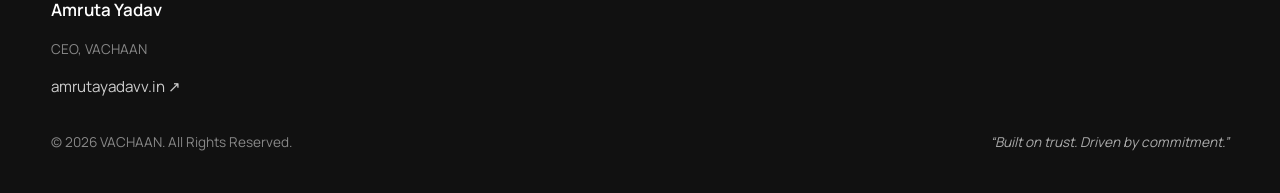
==== commit 551f7c8b: "Update index.html" ====
--- a/index.html
+++ b/index.html
@@ -208,9 +208,35 @@
           <div class="footer-col-heading">Founder</div>
           <div class="footer-links-list">
             <span style="color: #FFFFFF; font-weight: 600;">Krishna Singh Raghuvanshi</span>
-            <span style="font-size: 0.85rem; color: #888888;">Founder, VACHAAN</span>
+            <span style="font-size: 0.85rem; color: #888888;">Founder & MD, VACHAAN</span>
             <a href="https://krishnasinghh.in" target="_blank" rel="noopener noreferrer" class="footer-link-item">
               krishnasinghh.in ↗
+            </a>
+          </div>
+        </div>
+
+      </div>
+
+        <div>
+          <div class="footer-col-heading">Founder</div>
+          <div class="footer-links-list">
+            <span style="color: #FFFFFF; font-weight: 600;">Som R. Singh</span>
+            <span style="font-size: 0.85rem; color: #888888;">Co-Founder, VACHAAN</span>
+            <a href="https://somsinghhh.github.io/Portfolio/" target="_blank" rel="noopener noreferrer" class="footer-link-item">
+              somsinghh.in ↗
+            </a>
+          </div>
+        </div>
+
+      </div>
+
+     <div>
+          <div class="footer-col-heading">Founder</div>
+          <div class="footer-links-list">
+            <span style="color: #FFFFFF; font-weight: 600;">Amruta Yadav</span>
+            <span style="font-size: 0.85rem; color: #888888;">CEO, VACHAAN</span>
+            <a href="" target="_blank" rel="noopener noreferrer" class="footer-link-item">
+              amrutayadavv.in ↗
             </a>
           </div>
         </div>
@@ -233,4 +259,4 @@
   <!-- Real-Time Countdown & Intro Scripts -->
   <script src="js/launch.js"></script>
 </body>
-</html>+</html>
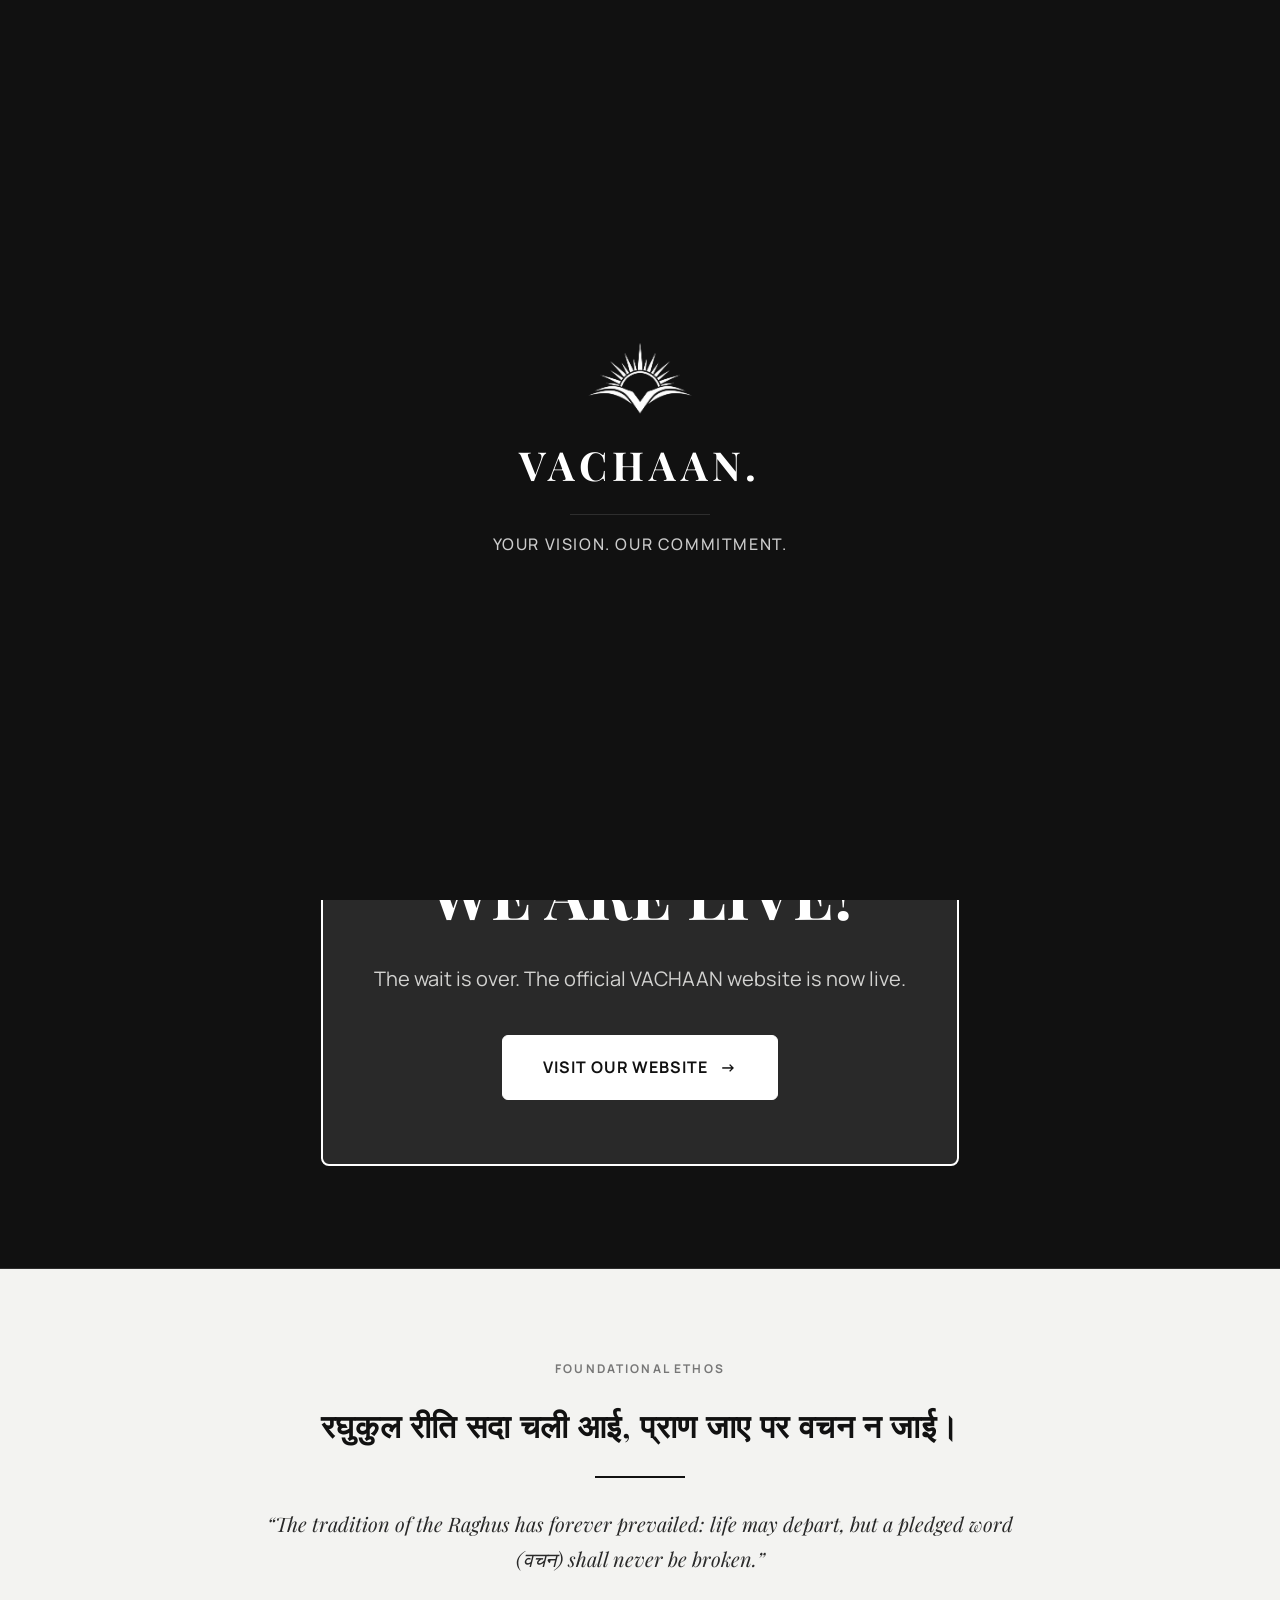
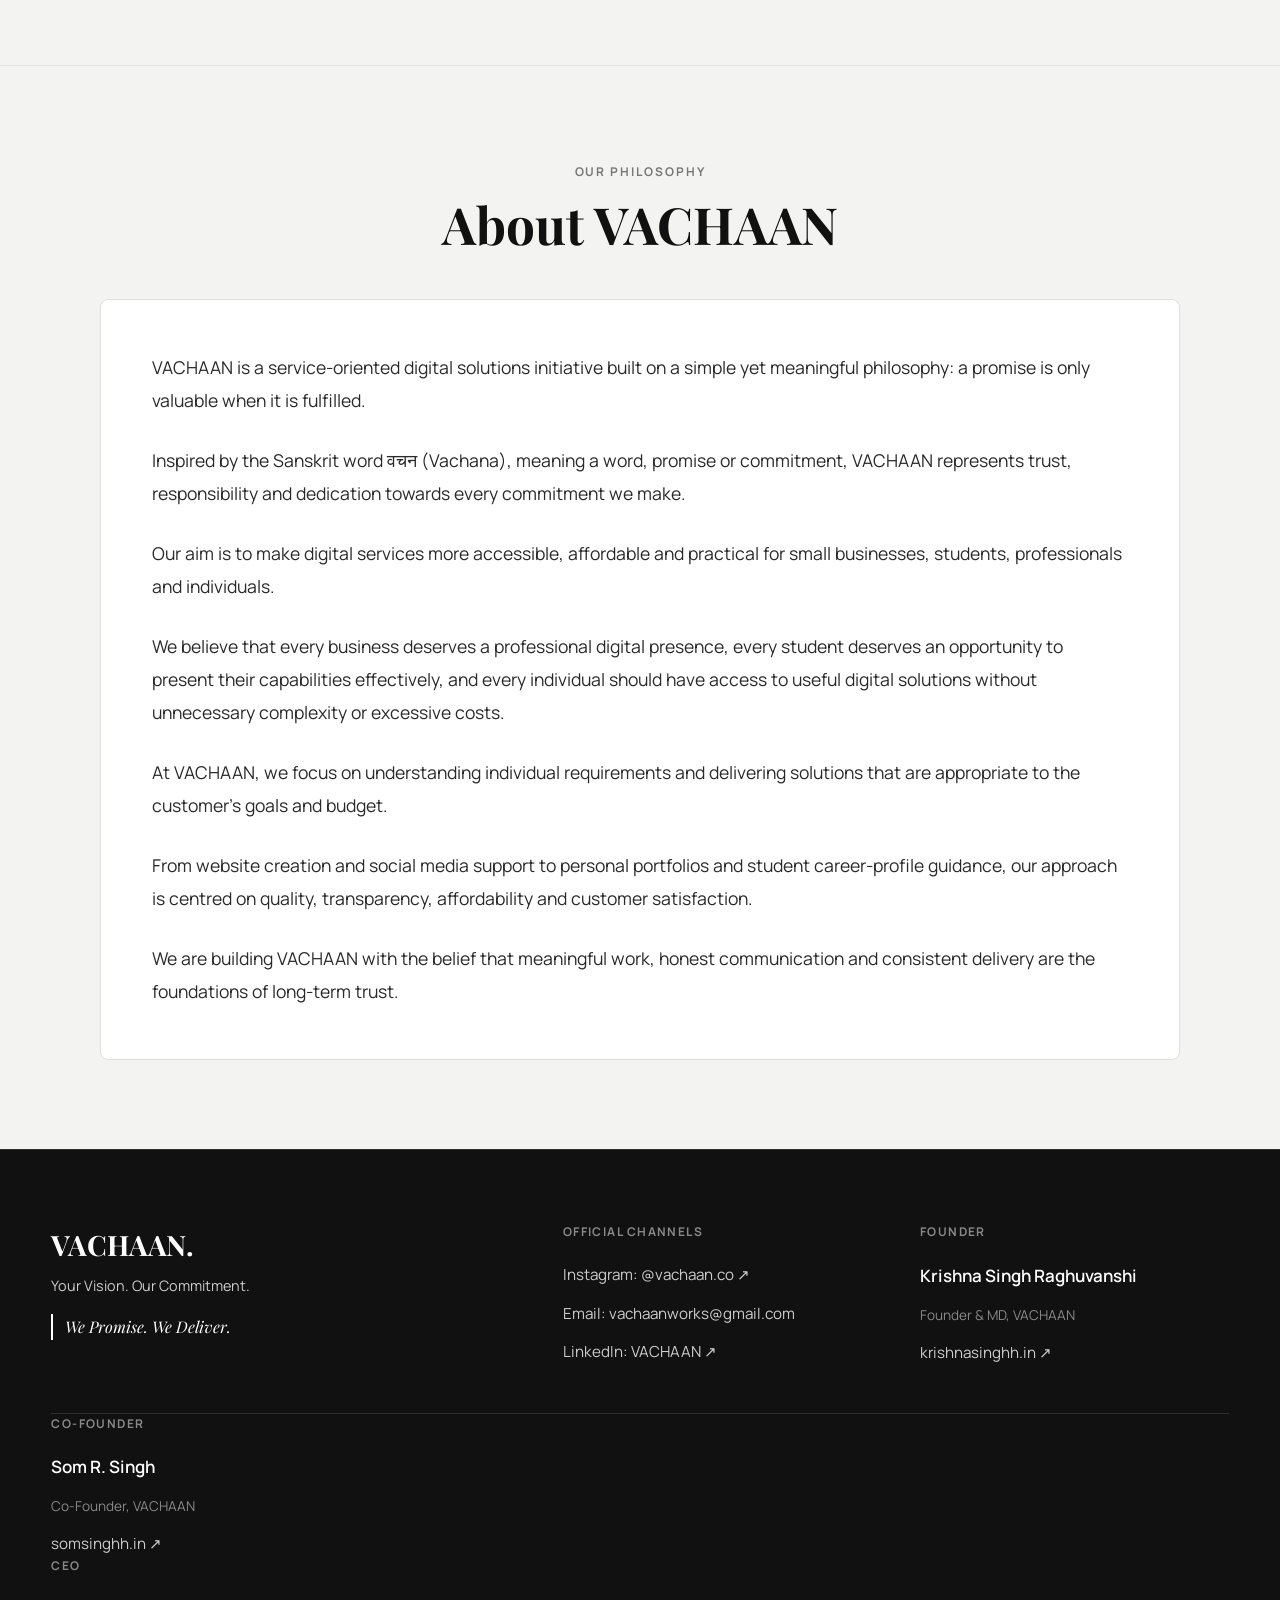
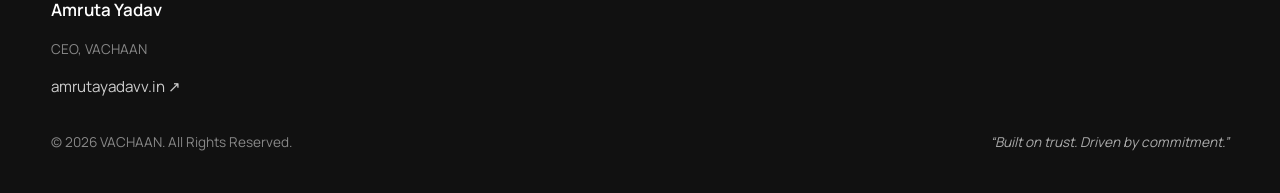
==== commit 05177042: "Update index.html" ====
--- a/index.html
+++ b/index.html
@@ -218,7 +218,7 @@
       </div>
 
         <div>
-          <div class="footer-col-heading">Founder</div>
+          <div class="footer-col-heading">Co-Founder</div>
           <div class="footer-links-list">
             <span style="color: #FFFFFF; font-weight: 600;">Som R. Singh</span>
             <span style="font-size: 0.85rem; color: #888888;">Co-Founder, VACHAAN</span>
@@ -231,7 +231,7 @@
       </div>
 
      <div>
-          <div class="footer-col-heading">Founder</div>
+          <div class="footer-col-heading">CEO</div>
           <div class="footer-links-list">
             <span style="color: #FFFFFF; font-weight: 600;">Amruta Yadav</span>
             <span style="font-size: 0.85rem; color: #888888;">CEO, VACHAAN</span>
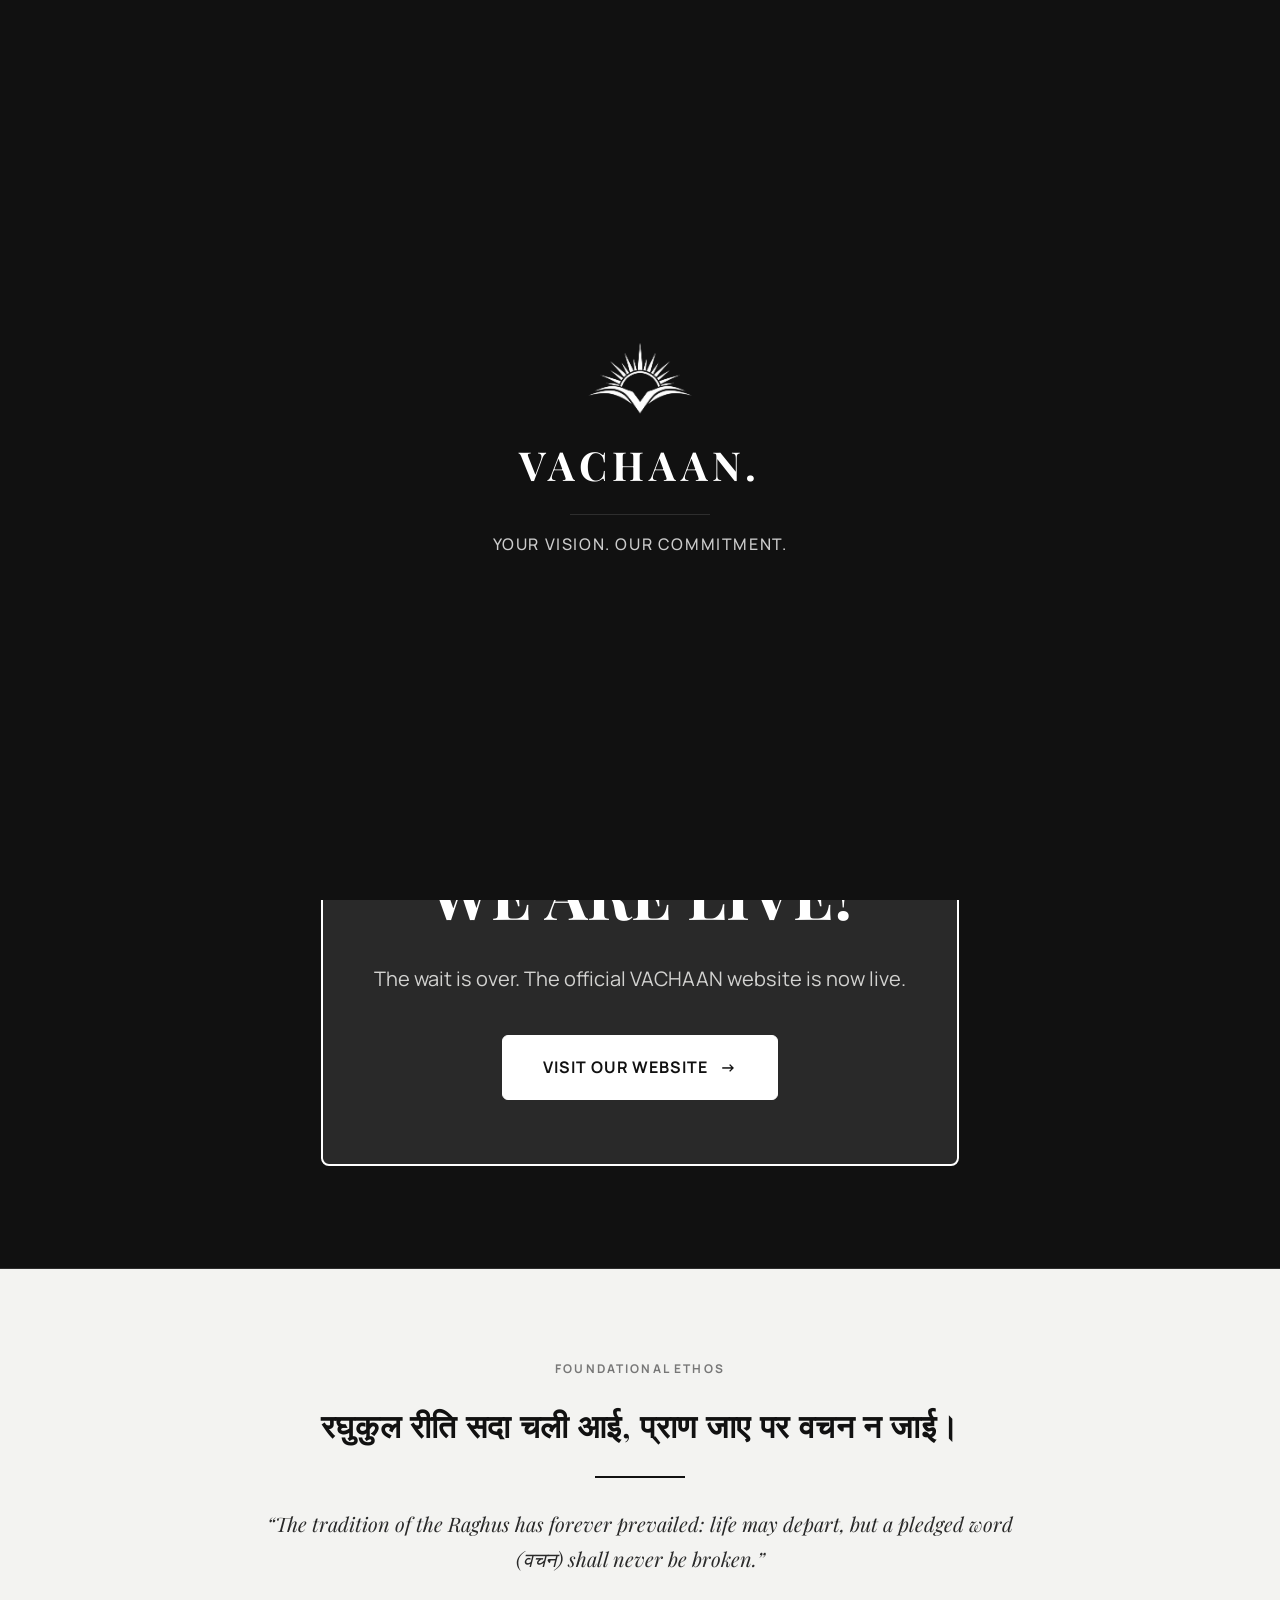
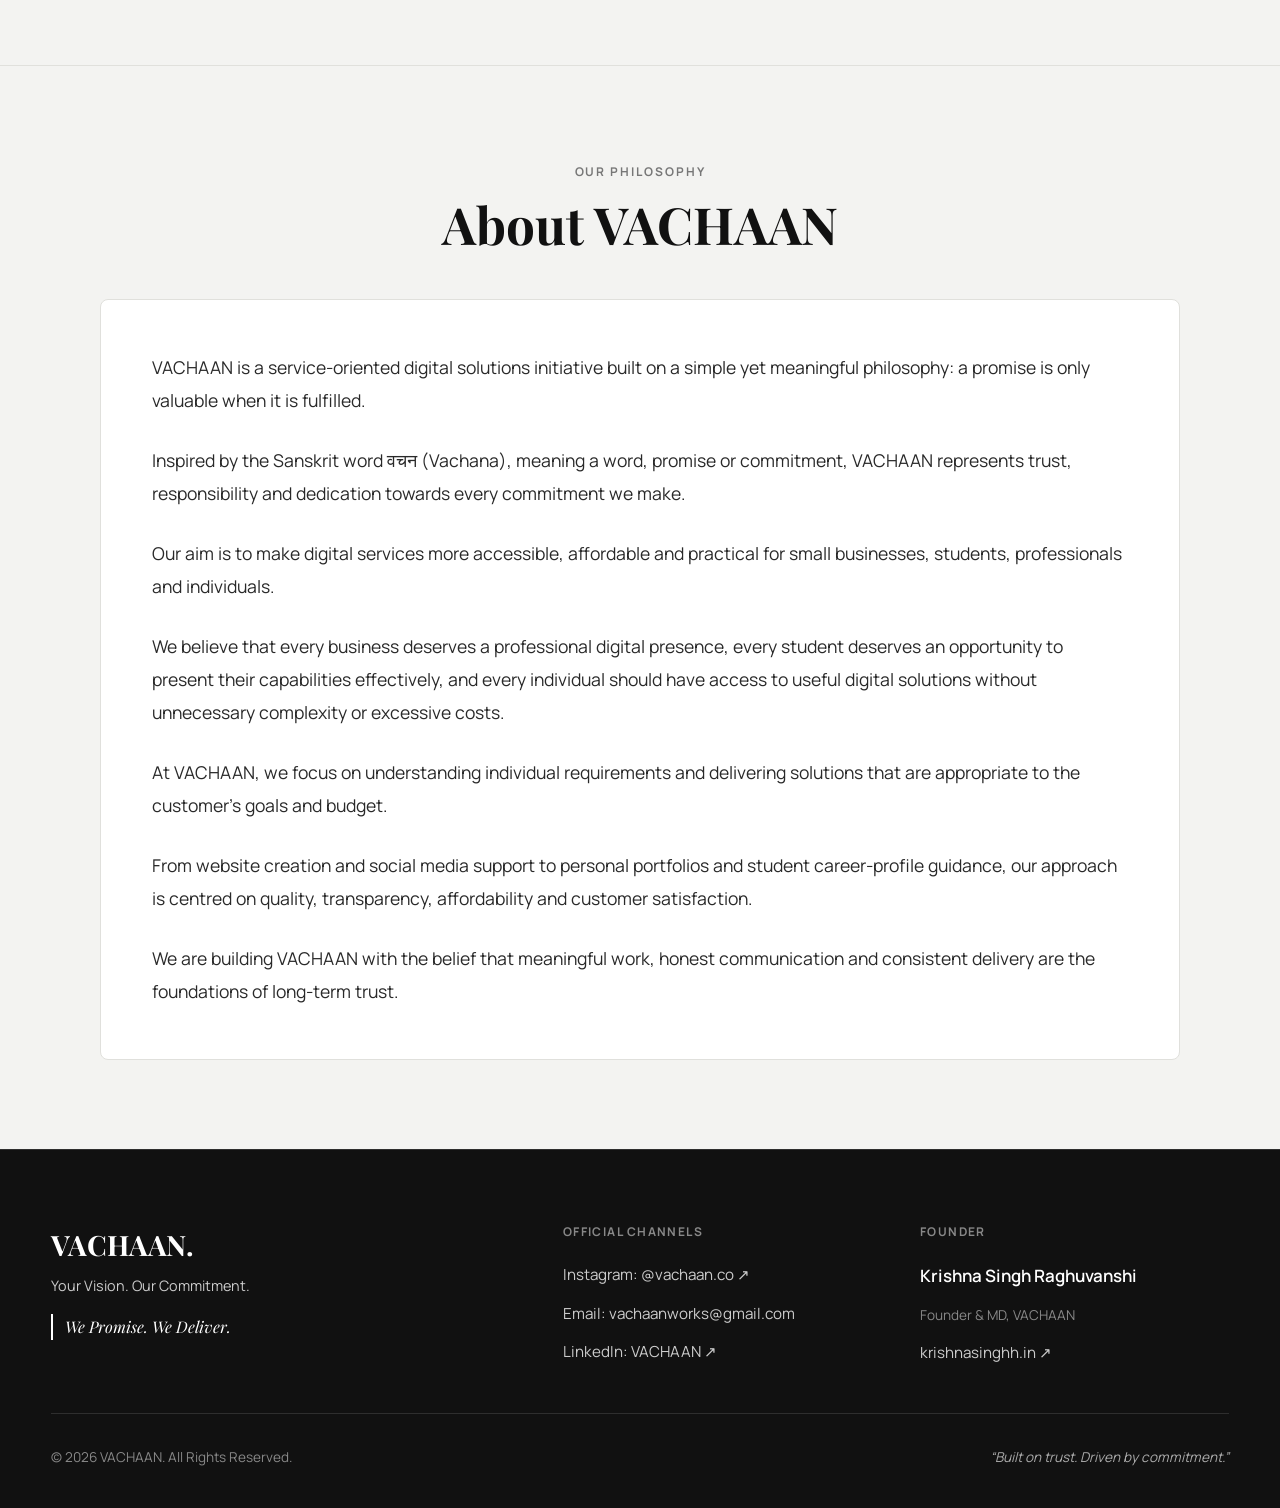
==== commit ba4bf3a8: "Update index.html" ====
--- a/index.html
+++ b/index.html
@@ -217,32 +217,6 @@
 
       </div>
 
-        <div>
-          <div class="footer-col-heading">Co-Founder</div>
-          <div class="footer-links-list">
-            <span style="color: #FFFFFF; font-weight: 600;">Som R. Singh</span>
-            <span style="font-size: 0.85rem; color: #888888;">Co-Founder, VACHAAN</span>
-            <a href="https://somsinghhh.github.io/Portfolio/" target="_blank" rel="noopener noreferrer" class="footer-link-item">
-              somsinghh.in ↗
-            </a>
-          </div>
-        </div>
-
-      </div>
-
-     <div>
-          <div class="footer-col-heading">CEO</div>
-          <div class="footer-links-list">
-            <span style="color: #FFFFFF; font-weight: 600;">Amruta Yadav</span>
-            <span style="font-size: 0.85rem; color: #888888;">CEO, VACHAAN</span>
-            <a href="" target="_blank" rel="noopener noreferrer" class="footer-link-item">
-              amrutayadavv.in ↗
-            </a>
-          </div>
-        </div>
-
-      </div>
-
       <!-- Footer Bottom -->
       <div class="launch-footer-bottom">
         <div class="footer-copyright">
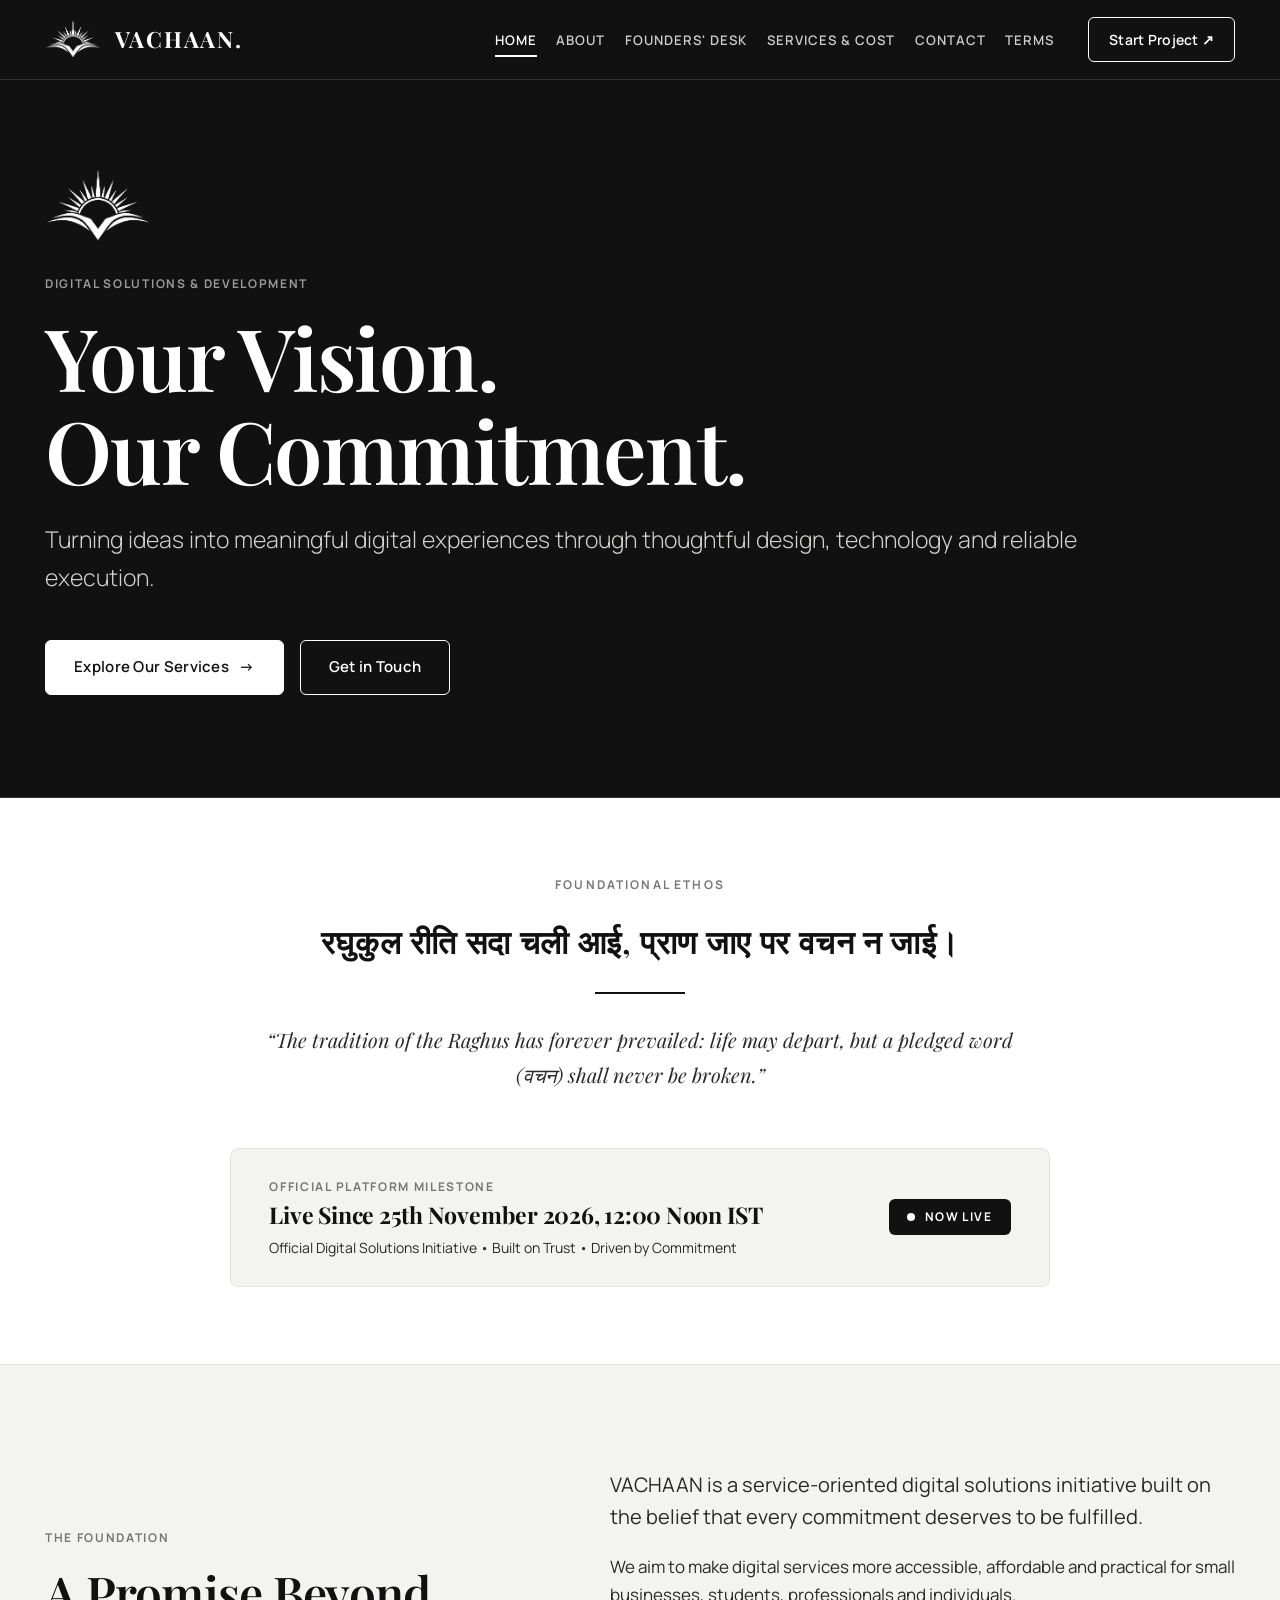
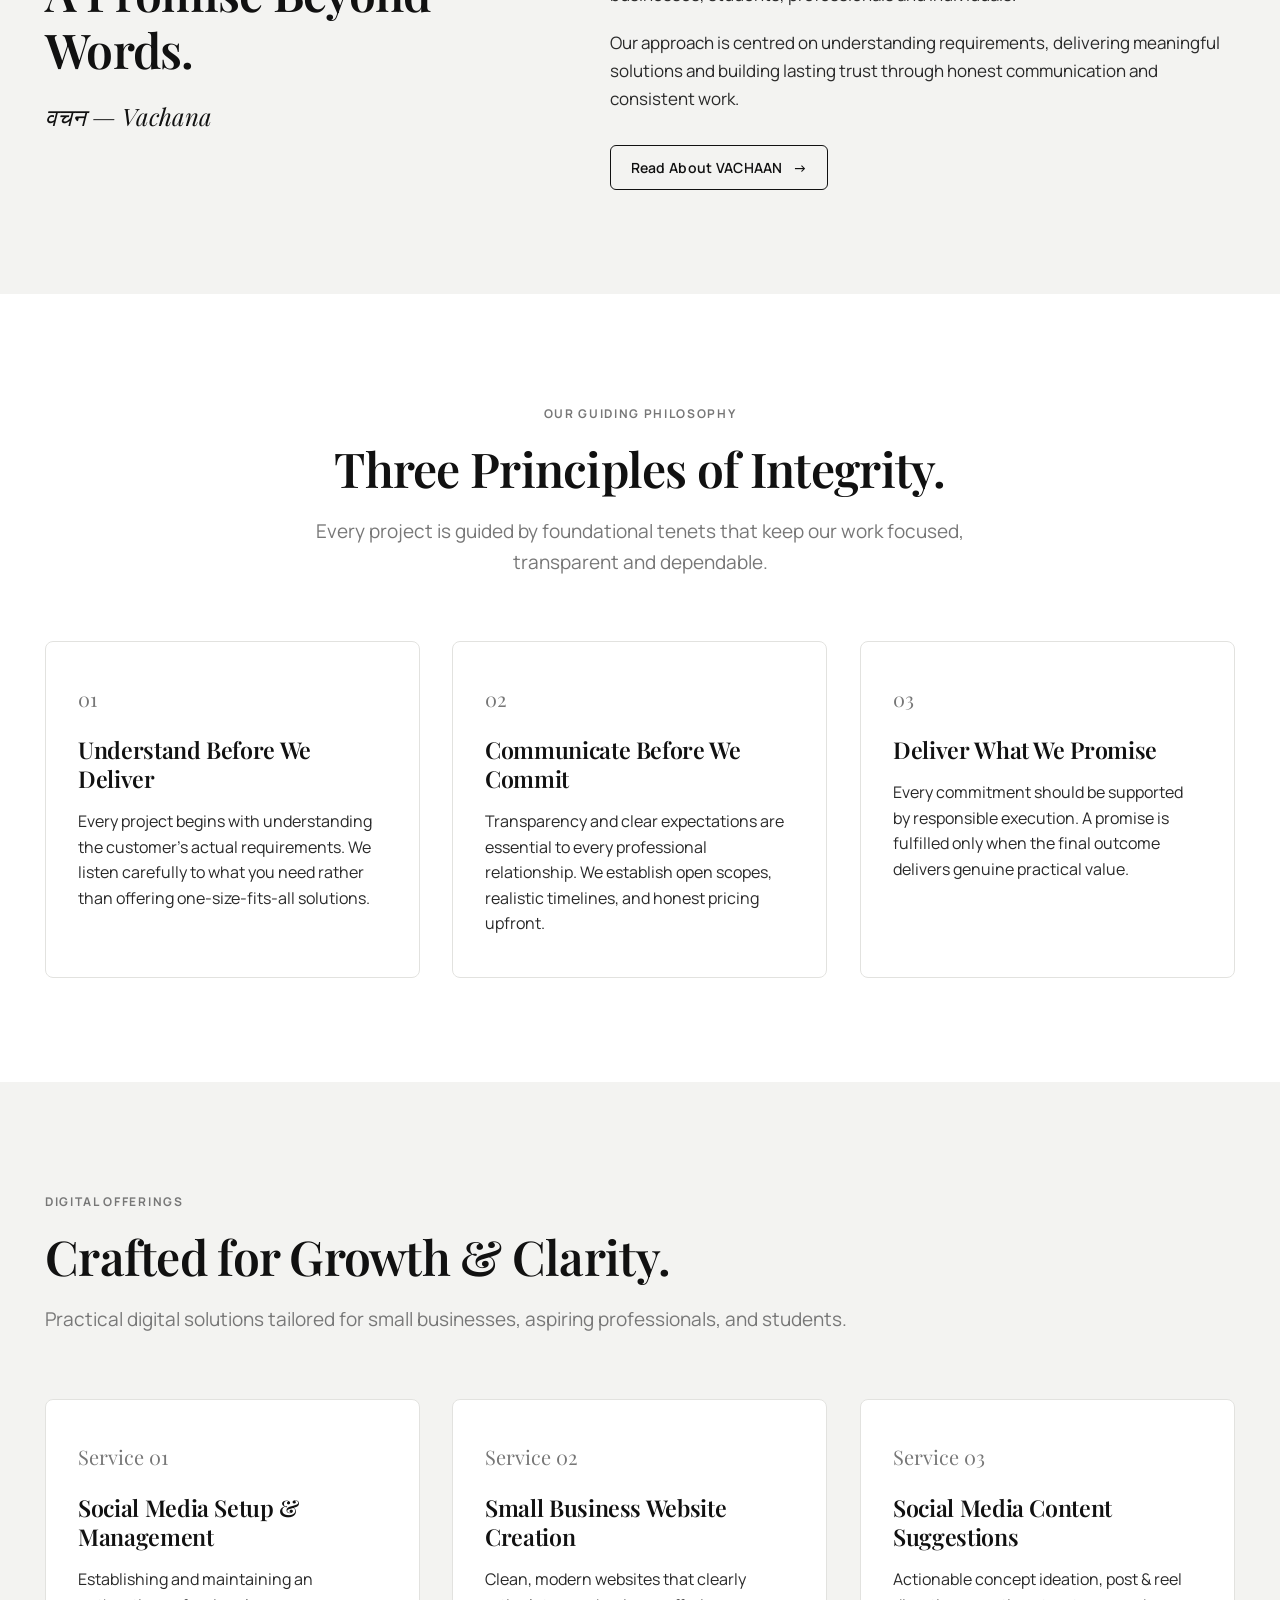
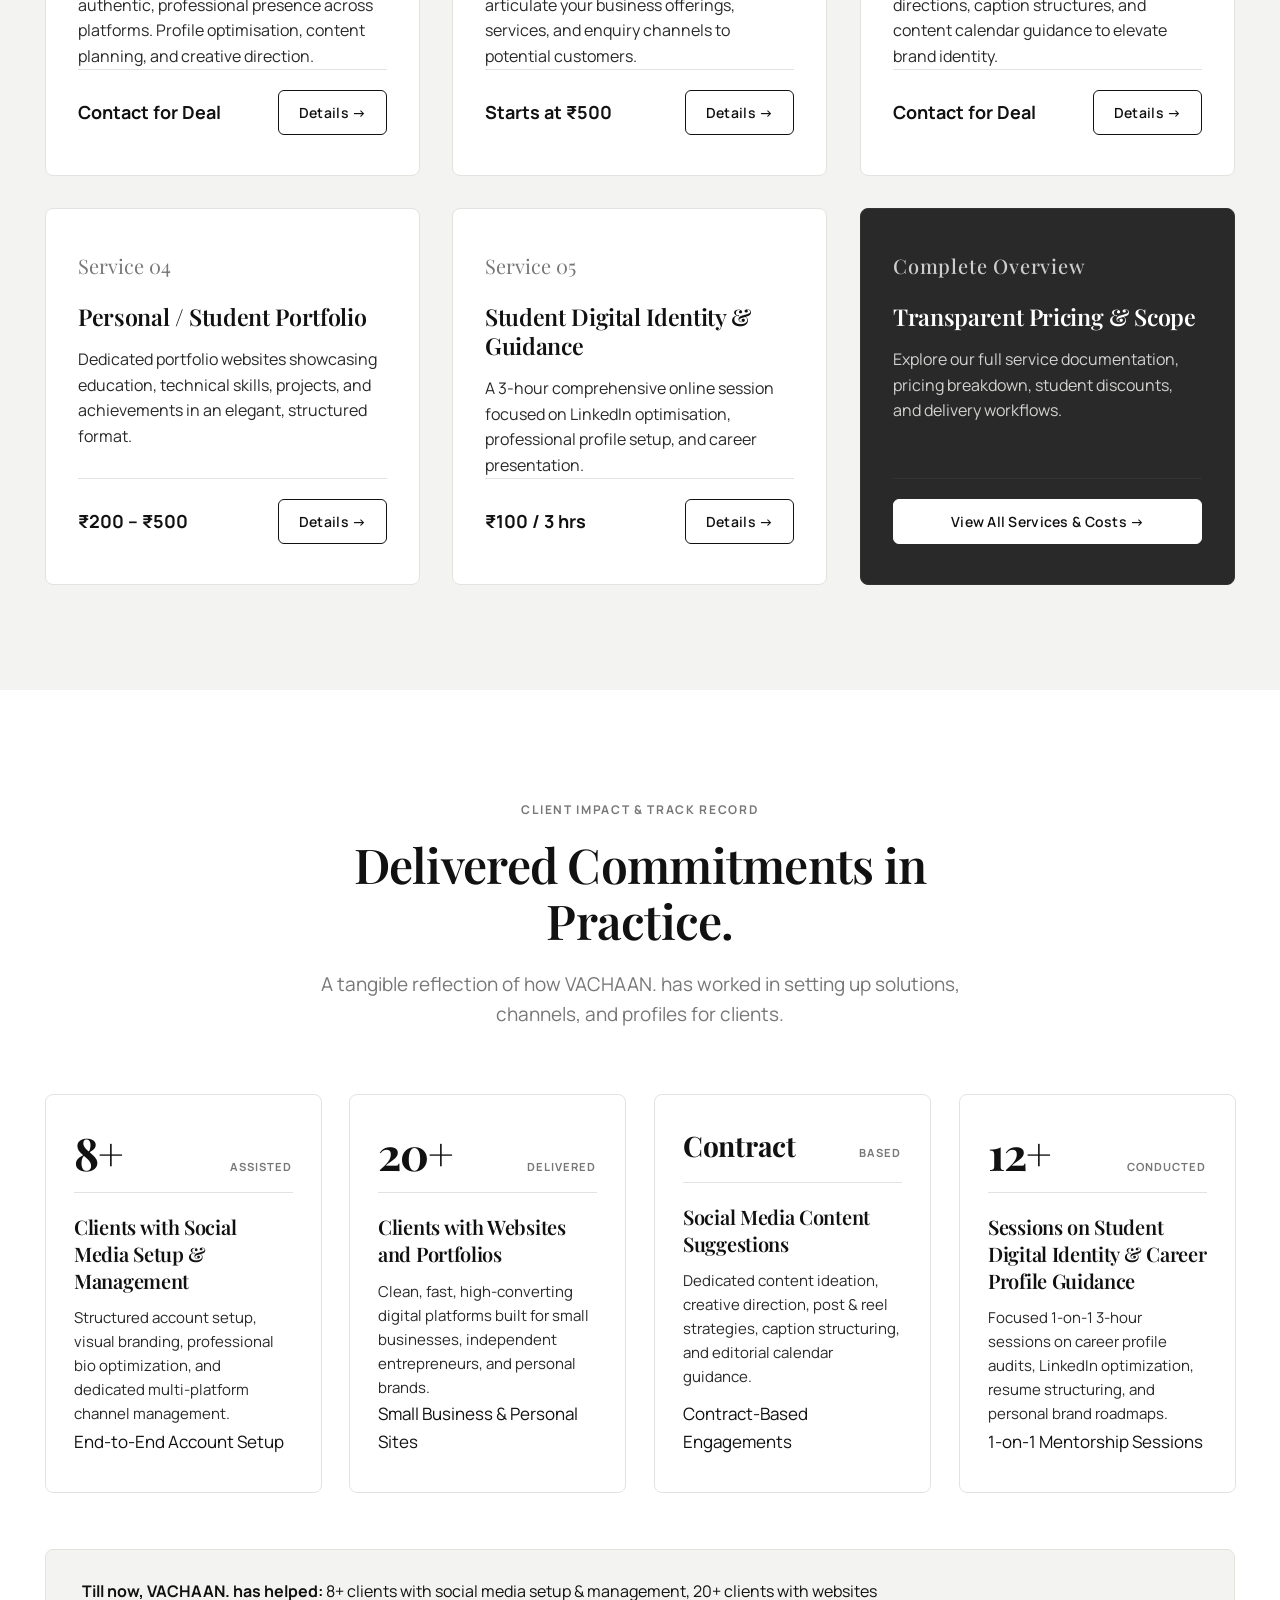
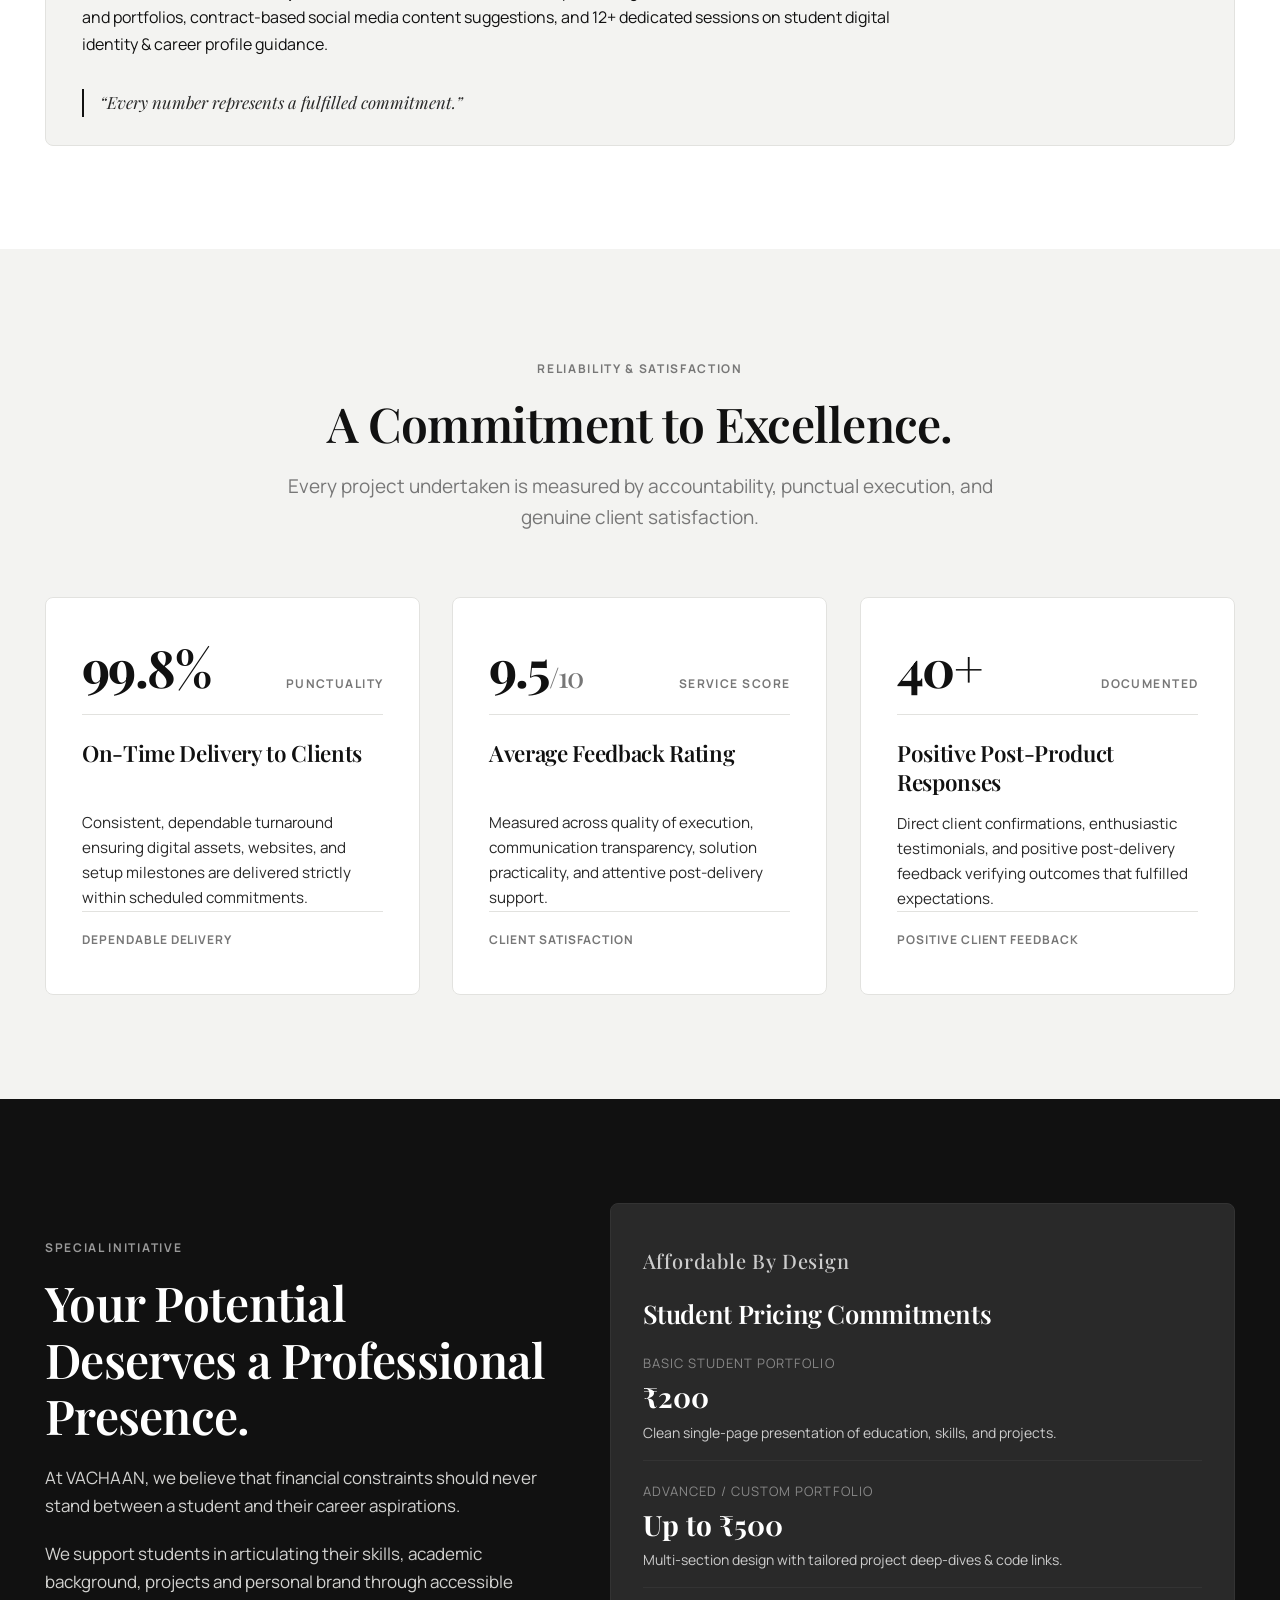
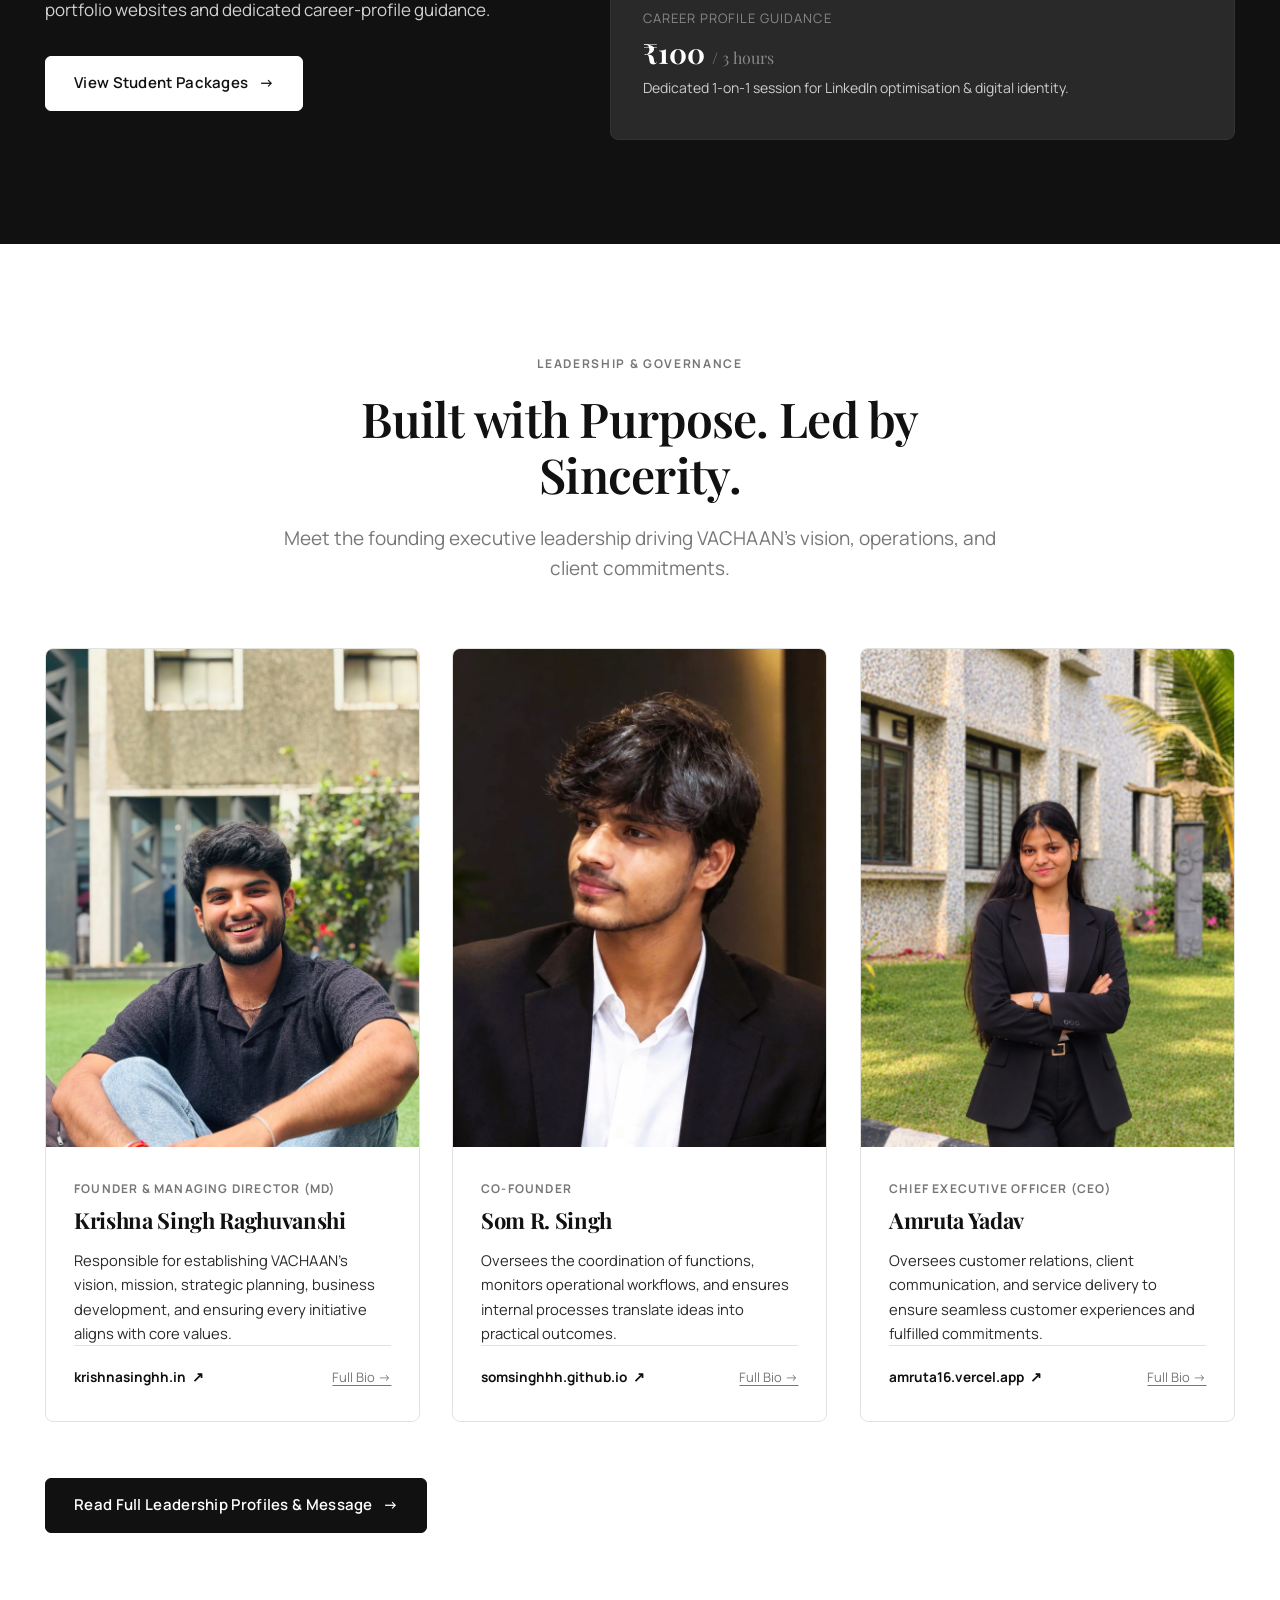
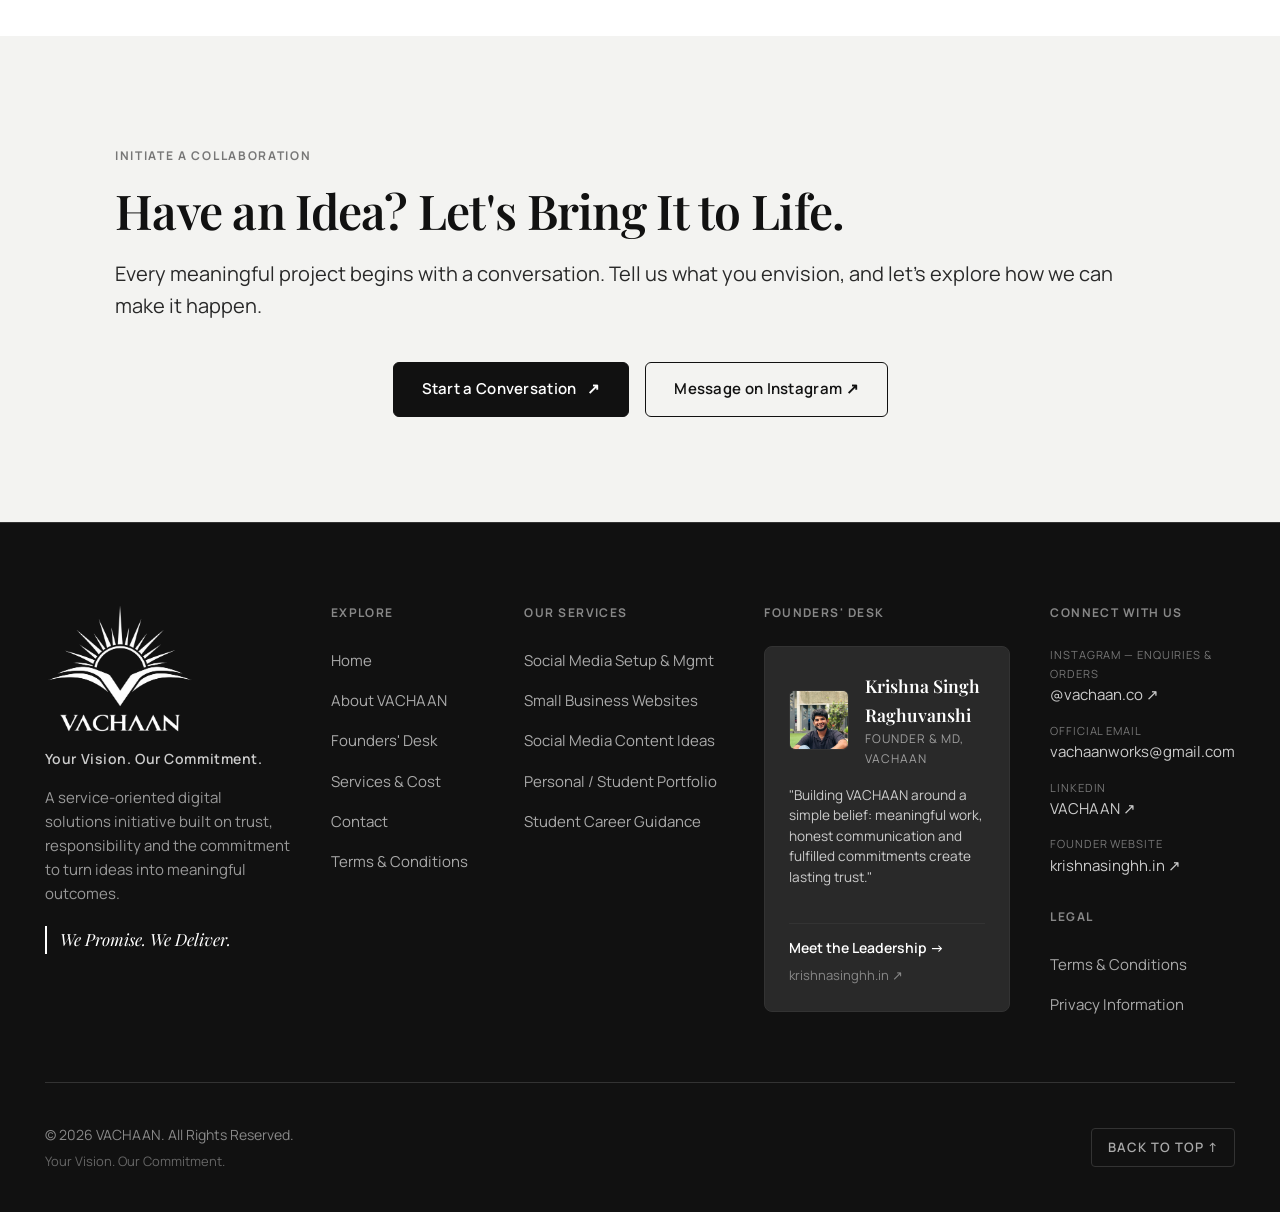
==== commit 2dab0fa5: "Add files via upload" ====
--- a/index.html
+++ b/index.html
@@ -1,20 +1,24 @@
 <!DOCTYPE html>
 <html lang="en">
+
 <head>
   <meta charset="UTF-8">
   <meta name="viewport" content="width=device-width, initial-scale=1.0">
-  <title>Official Launch Announcement | VACHAAN.</title>
-  
-  <!-- SEO & Launch Metadata -->
-  <meta name="description" content="Official website launch countdown for VACHAAN. Going live on 25 November 2026 at 12:00 PM IST. Your Vision. Our Commitment.">
-  <meta name="keywords" content="VACHAAN launch, website launch countdown, 25 November 2026, Krishna Singh Raghuvanshi, Vachana">
+  <title>VACHAAN. | Your Vision. Our Commitment.</title>
+
+  <!-- SEO & Brand Metadata -->
+  <meta name="description"
+    content="VACHAAN is a service-oriented digital solutions initiative offering affordable websites, personal portfolios, social media support and student career-profile guidance.">
+  <meta name="keywords"
+    content="VACHAAN, digital solutions, website development, student portfolio, social media management, Krishna Singh Raghuvanshi, affordable web design">
   <meta name="author" content="Krishna Singh Raghuvanshi">
-  <link rel="canonical" href="https://vachaan.co/launch.html">
+  <link rel="canonical" href="https://vachaan.co/">
 
   <!-- Open Graph / Social Sharing -->
   <meta property="og:type" content="website">
-  <meta property="og:title" content="Something Meaningful is Coming | VACHAAN Launch Countdown">
-  <meta property="og:description" content="Our official website goes live on 25 November 2026 at 12:00 PM IST. Follow the countdown.">
+  <meta property="og:title" content="VACHAAN. | Your Vision. Our Commitment.">
+  <meta property="og:description"
+    content="Turning ideas into meaningful digital experiences through thoughtful design, technology and reliable execution.">
   <meta property="og:image" content="assets/images/vachaan-logo.jpg">
   <meta property="og:site_name" content="VACHAAN">
 
@@ -27,15 +31,19 @@
   <!-- Typography: Playfair Display & Manrope -->
   <link rel="preconnect" href="https://fonts.googleapis.com">
   <link rel="preconnect" href="https://fonts.gstatic.com" crossorigin>
-  <link href="https://fonts.googleapis.com/css2?family=Manrope:wght@300;400;500;600;700;800&family=Playfair+Display:ital,wght@0,400;0,600;0,700;0,800;1,400;1,600&display=swap" rel="stylesheet">
+  <link
+    href="https://fonts.googleapis.com/css2?family=Manrope:wght@300;400;500;600;700;800&family=Playfair+Display:ital,wght@0,400;0,600;0,700;0,800;1,400;1,600&display=swap"
+    rel="stylesheet">
 
   <!-- Stylesheets -->
+  <link rel="stylesheet" href="css/style.css">
+  <link rel="stylesheet" href="css/responsive.css">
   <link rel="stylesheet" href="css/animations.css">
-  <link rel="stylesheet" href="css/launch.css">
 </head>
-<body class="page-launch page-fade-in">
-
-  <!-- Website Opening Brand Reveal Animation Overlay (Exact same as main site) -->
+
+<body class="page-home page-fade-in">
+
+  <!-- Website Opening Brand Reveal Animation Overlay -->
   <aside id="brand-intro-overlay" class="brand-intro-overlay" aria-label="Brand Presentation">
     <div class="intro-content">
       <img src="assets/images/vachaan-emblem-white.png" alt="VACHAAN Emblem" class="intro-logo">
@@ -45,192 +53,783 @@
     </div>
   </aside>
 
-  <!-- Minimal Editorial Launch Header -->
-  <header class="launch-header" role="banner">
-    <a href="#" class="launch-brand-group" aria-label="VACHAAN Home">
-      <img src="assets/images/vachaan-emblem-white.png" alt="VACHAAN Official Emblem" class="launch-brand-emblem">
-      <div class="launch-brand-meta">
-        <span class="launch-brand-name">VACHAAN.</span>
-        <span class="launch-brand-tagline">Your Vision. Our Commitment.</span>
-      </div>
-    </a>
+  <!-- Global Sticky Navigation Header (Full Width & Unjumbled) -->
+  <header class="site-header" role="banner">
+    <div class="header-container">
+      <a href="index.html" class="header-brand" aria-label="VACHAAN Home">
+        <img src="assets/images/vachaan-emblem-white.png" alt="VACHAAN Emblem" class="brand-logo-img">
+        <span class="brand-name">VACHAAN.</span>
+      </a>
+
+      <!-- Desktop Navigation Links -->
+      <nav class="header-nav" aria-label="Primary Navigation">
+        <ul class="nav-list">
+          <li><a href="index.html" class="nav-link active">Home</a></li>
+          <li><a href="about.html" class="nav-link">About</a></li>
+          <li><a href="founders-desk.html" class="nav-link">Founders' Desk</a></li>
+          <li><a href="services.html" class="nav-link">Services &amp; Cost</a></li>
+          <li><a href="contact.html" class="nav-link">Contact</a></li>
+          <li><a href="terms.html" class="nav-link">Terms</a></li>
+        </ul>
+        <div class="header-cta">
+          <a href="https://docs.google.com/forms/d/e/1FAIpQLSd0yPAy3FGfljZbGYcYo4oJX2aPUTbtNTalY9eogBbhUL1H7Q/viewform?usp=publish-editor"
+            target="_blank" rel="noopener noreferrer" class="btn btn-outline-white btn-sm">Start Project ↗</a>
+        </div>
+      </nav>
+
+      <!-- Mobile Menu Button -->
+      <button class="menu-toggle" type="button" aria-label="Open mobile navigation menu" aria-expanded="false">
+        <svg class="menu-icon" viewBox="0 0 24 24" width="24" height="24" stroke="currentColor" stroke-width="2"
+          fill="none" stroke-linecap="round" stroke-linejoin="round">
+          <line x1="3" y1="12" x2="21" y2="12"></line>
+          <line x1="3" y1="6" x2="21" y2="6"></line>
+          <line x1="3" y1="18" x2="21" y2="18"></line>
+        </svg>
+      </button>
+    </div>
   </header>
 
+  <!-- Mobile Navigation Drawer -->
+  <nav class="mobile-nav-drawer" aria-label="Mobile Navigation Drawer">
+    <div class="mobile-nav-header">
+      <a href="index.html" class="header-brand">
+        <img src="assets/images/vachaan-emblem-white.png" alt="VACHAAN Emblem" class="brand-logo-img">
+        <span class="brand-name">VACHAAN.</span>
+      </a>
+      <button class="mobile-nav-close" type="button" aria-label="Close mobile navigation menu">
+        <svg viewBox="0 0 24 24" width="24" height="24" stroke="currentColor" stroke-width="2" fill="none"
+          stroke-linecap="round" stroke-linejoin="round">
+          <line x1="18" y1="6" x2="6" y2="18"></line>
+          <line x1="6" y1="6" x2="18" y2="18"></line>
+        </svg>
+      </button>
+    </div>
+    <ul class="mobile-nav-list">
+      <li><a href="index.html" class="mobile-nav-link active"><span>Home</span> <span>→</span></a></li>
+      <li><a href="about.html" class="mobile-nav-link"><span>About VACHAAN</span> <span>→</span></a></li>
+      <li><a href="founders-desk.html" class="mobile-nav-link"><span>Founders' Desk</span> <span>→</span></a></li>
+      <li><a href="services.html" class="mobile-nav-link"><span>Services &amp; Cost</span> <span>→</span></a></li>
+      <li><a href="contact.html" class="mobile-nav-link"><span>Contact</span> <span>→</span></a></li>
+      <li><a href="terms.html" class="mobile-nav-link"><span>Terms &amp; Conditions</span> <span>→</span></a></li>
+    </ul>
+    <div class="mobile-nav-footer">
+      <a href="https://docs.google.com/forms/d/e/1FAIpQLSd0yPAy3FGfljZbGYcYo4oJX2aPUTbtNTalY9eogBbhUL1H7Q/viewform?usp=publish-editor"
+        target="_blank" rel="noopener noreferrer" class="btn btn-white" style="width: 100%;">Start Project ↗</a>
+    </div>
+  </nav>
+
   <main id="main-content">
 
-    <!-- Launch Hero & Countdown Section -->
-    <section class="launch-hero" aria-labelledby="launch-heading">
-      <div class="launch-hero-inner">
-        
-        <img src="assets/images/vachaan-emblem-white.png" alt="VACHAAN Emblem" class="hero-emblem-badge">
-        <span class="hero-meta-badge">Official Launch Countdown</span>
-        <h1 id="launch-heading" class="launch-hero-title">Something meaningful is coming.</h1>
-        <p class="launch-hero-lead">
-          Our official website is currently being prepared and will be available soon. We are working towards creating a platform that makes digital solutions more accessible, affordable and practical for everyone.
-        </p>
-
-        <!-- Rectangular Architectural Countdown Blocks -->
-        <div id="countdown-wrapper" class="countdown-section" aria-label="Real-time Launch Countdown">
-          <div class="countdown-grid">
-            
-            <div class="countdown-box">
-              <span class="box-index">[ 01 / DAYS ]</span>
-              <span id="cd-days" class="countdown-number">00</span>
-              <span class="countdown-label">Days</span>
-            </div>
-
-            <div class="countdown-box">
-              <span class="box-index">[ 02 / HOURS ]</span>
-              <span id="cd-hours" class="countdown-number">00</span>
-              <span class="countdown-label">Hours</span>
-            </div>
-
-            <div class="countdown-box">
-              <span class="box-index">[ 03 / MINS ]</span>
-              <span id="cd-minutes" class="countdown-number">00</span>
-              <span class="countdown-label">Minutes</span>
-            </div>
-
-            <div class="countdown-box countdown-box-seconds">
-              <span class="box-index">[ 04 / SECS ]</span>
-              <span class="status-indicator" title="Live clock ticking"></span>
-              <span id="cd-seconds" class="countdown-number">00</span>
-              <span class="countdown-label">Seconds</span>
-            </div>
-
-          </div>
-        </div>
-
-        <!-- Official Launch Announcement Bar -->
-        <div id="launch-announcement-bar" class="launch-announcement-strip">
-          <span class="announcement-prefix">Our Official Website Goes Live</span>
-          <span class="announcement-date-text">25 November 2026</span>
-          <span class="announcement-time-text">12:00 PM (Noon) IST</span>
-        </div>
-
-        <!-- Live State Container (Triggered automatically when countdown reaches 0) -->
-        <div id="live-state-container" class="live-state-container" aria-live="polite">
-          <span class="live-badge">Now Live</span>
-          <h2 class="live-heading">WE ARE LIVE!</h2>
-          <p class="live-message">
-            The wait is over. The official VACHAAN website is now live.
-          </p>
-          <a href="index.html" class="btn-visit-website">
-            VISIT OUR WEBSITE
-            <span>→</span>
-          </a>
-        </div>
-
-      </div>
-    </section>
-
-    <!-- Foundational Ethos (Sanskrit Verse in One Single Line) -->
+    <!-- Section 1: Hero / Brand Introduction -->
+    <section class="hero-home section-obsidian" aria-labelledby="hero-heading">
+      <div class="container">
+        <div class="hero-home-inner reveal-on-scroll">
+          <img src="assets/images/vachaan-emblem-white.png" alt="VACHAAN Official Emblem" class="hero-logo-mark">
+          <span class="eyebrow eyebrow-dark">Digital Solutions &amp; Development</span>
+          <h1 id="hero-heading" class="hero-title">Your Vision.<br>Our Commitment.</h1>
+          <p class="hero-lead">Turning ideas into meaningful digital experiences through thoughtful design, technology
+            and reliable execution.</p>
+          <div class="button-group">
+            <a href="services.html" class="btn btn-white">
+              Explore Our Services
+              <span class="btn-arrow">→</span>
+            </a>
+            <a href="contact.html" class="btn btn-outline-white">
+              Get in Touch
+            </a>
+          </div>
+        </div>
+      </div>
+    </section>
+
+    <!-- Foundational Ethos (Sanskrit Verse) -->
     <section class="section-verse" aria-label="Brand Philosophy">
-      <div class="verse-inner">
+      <div class="verse-inner reveal-on-scroll">
         <div class="verse-tagline-eyebrow">Foundational Ethos</div>
         <div class="verse-deva-quote">रघुकुल रीति सदा चली आई, प्राण जाए पर वचन न जाई।</div>
         <div class="verse-hairline-sep"></div>
         <p class="verse-english-translation">
-          &ldquo;The tradition of the Raghus has forever prevailed: life may depart, but a pledged word (वचन) shall never be broken.&rdquo;
+          &ldquo;The tradition of the Raghus has forever prevailed: life may depart, but a pledged word (वचन) shall
+          never be broken.&rdquo;
         </p>
-      </div>
-    </section>
-
-    <!-- About VACHAAN Narrative Section -->
-    <section class="section-narrative" aria-labelledby="about-vachaan-heading">
-      <div class="narrative-container">
-        
-        <div class="narrative-header">
-          <span class="narrative-eyebrow">Our Philosophy</span>
-          <h2 id="about-vachaan-heading" class="narrative-title">About VACHAAN</h2>
-        </div>
-
-        <div class="narrative-card">
-          <p>
-            VACHAAN is a service-oriented digital solutions initiative built on a simple yet meaningful philosophy: a promise is only valuable when it is fulfilled.
+
+        <!-- Live Since Milestone Card -->
+        <div class="live-since-card">
+          <div class="live-since-info">
+            <span class="live-since-eyebrow">Official Platform Milestone</span>
+            <div class="live-since-title">Live Since 25th November 2026, 12:00 Noon IST</div>
+            <div class="live-since-meta">Official Digital Solutions Initiative &bull; Built on Trust &bull; Driven by
+              Commitment</div>
+          </div>
+          <div class="live-since-badge">
+            <span class="live-indicator-dot"></span>
+            <span>Now Live</span>
+          </div>
+        </div>
+      </div>
+    </section>
+
+    <!-- Section 2: Brand Introduction -->
+    <section class="section section-ivory" aria-labelledby="intro-heading">
+      <div class="container">
+        <div class="editorial-split reveal-on-scroll">
+          <div>
+            <span class="eyebrow">The Foundation</span>
+            <h2 id="intro-heading" class="section-title">A Promise Beyond Words.</h2>
+            <div class="sanskrit-mark" style="margin-top: 1rem;">वचन — Vachana</div>
+          </div>
+          <div>
+            <p class="text-lead">
+              VACHAAN is a service-oriented digital solutions initiative built on the belief that every commitment
+              deserves to be fulfilled.
+            </p>
+            <p>
+              We aim to make digital services more accessible, affordable and practical for small businesses, students,
+              professionals and individuals.
+            </p>
+            <p>
+              Our approach is centred on understanding requirements, delivering meaningful solutions and building
+              lasting trust through honest communication and consistent work.
+            </p>
+            <div style="margin-top: 2rem;">
+              <a href="about.html" class="btn btn-outline btn-sm">
+                Read About VACHAAN
+                <span class="btn-arrow">→</span>
+              </a>
+            </div>
+          </div>
+        </div>
+      </div>
+    </section>
+
+    <!-- Section 3: Our Philosophy -->
+    <section class="section section-white" aria-labelledby="philosophy-heading">
+      <div class="container">
+        <div class="section-header text-center reveal-on-scroll">
+          <span class="eyebrow">Our Guiding Philosophy</span>
+          <h2 id="philosophy-heading" class="section-title">Three Principles of Integrity.</h2>
+          <p class="section-subtitle">Every project is guided by foundational tenets that keep our work focused,
+            transparent and dependable.</p>
+        </div>
+
+        <div class="editorial-grid-3">
+          <!-- Principle 1 -->
+          <article class="editorial-card reveal-on-scroll stagger-1">
+            <div>
+              <div class="card-number">01</div>
+              <h3 class="card-title">Understand Before We Deliver</h3>
+              <p class="card-body">
+                Every project begins with understanding the customer's actual requirements. We listen carefully to what
+                you need rather than offering one-size-fits-all solutions.
+              </p>
+            </div>
+          </article>
+
+          <!-- Principle 2 -->
+          <article class="editorial-card reveal-on-scroll stagger-2">
+            <div>
+              <div class="card-number">02</div>
+              <h3 class="card-title">Communicate Before We Commit</h3>
+              <p class="card-body">
+                Transparency and clear expectations are essential to every professional relationship. We establish open
+                scopes, realistic timelines, and honest pricing upfront.
+              </p>
+            </div>
+          </article>
+
+          <!-- Principle 3 -->
+          <article class="editorial-card reveal-on-scroll stagger-3">
+            <div>
+              <div class="card-number">03</div>
+              <h3 class="card-title">Deliver What We Promise</h3>
+              <p class="card-body">
+                Every commitment should be supported by responsible execution. A promise is fulfilled only when the
+                final outcome delivers genuine practical value.
+              </p>
+            </div>
+          </article>
+        </div>
+      </div>
+    </section>
+
+    <!-- Section 4: Services Preview -->
+    <section class="section section-ivory" aria-labelledby="services-preview-heading">
+      <div class="container">
+        <div class="section-header reveal-on-scroll">
+          <span class="eyebrow">Digital Offerings</span>
+          <h2 id="services-preview-heading" class="section-title">Crafted for Growth &amp; Clarity.</h2>
+          <p class="section-subtitle">Practical digital solutions tailored for small businesses, aspiring professionals,
+            and students.</p>
+        </div>
+
+        <div class="editorial-grid-3">
+          <!-- Service 1 -->
+          <article class="editorial-card reveal-on-scroll stagger-1">
+            <div>
+              <div class="card-number">Service 01</div>
+              <h3 class="card-title">Social Media Setup &amp; Management</h3>
+              <p class="card-body">
+                Establishing and maintaining an authentic, professional presence across platforms. Profile optimisation,
+                content planning, and creative direction.
+              </p>
+            </div>
+            <div class="card-footer">
+              <span class="card-price-highlight">Contact for Deal</span>
+              <a href="services.html#service-a" class="btn btn-outline btn-sm">Details →</a>
+            </div>
+          </article>
+
+          <!-- Service 2 -->
+          <article class="editorial-card reveal-on-scroll stagger-2">
+            <div>
+              <div class="card-number">Service 02</div>
+              <h3 class="card-title">Small Business Website Creation</h3>
+              <p class="card-body">
+                Clean, modern websites that clearly articulate your business offerings, services, and enquiry channels
+                to potential customers.
+              </p>
+            </div>
+            <div class="card-footer">
+              <span class="card-price-highlight">Starts at ₹500</span>
+              <a href="services.html#service-b" class="btn btn-outline btn-sm">Details →</a>
+            </div>
+          </article>
+
+          <!-- Service 3 -->
+          <article class="editorial-card reveal-on-scroll stagger-3">
+            <div>
+              <div class="card-number">Service 03</div>
+              <h3 class="card-title">Social Media Content Suggestions</h3>
+              <p class="card-body">
+                Actionable concept ideation, post &amp; reel directions, caption structures, and content calendar
+                guidance to elevate brand identity.
+              </p>
+            </div>
+            <div class="card-footer">
+              <span class="card-price-highlight">Contact for Deal</span>
+              <a href="services.html#service-c" class="btn btn-outline btn-sm">Details →</a>
+            </div>
+          </article>
+
+          <!-- Service 4 -->
+          <article class="editorial-card reveal-on-scroll stagger-4">
+            <div>
+              <div class="card-number">Service 04</div>
+              <h3 class="card-title">Personal / Student Portfolio</h3>
+              <p class="card-body">
+                Dedicated portfolio websites showcasing education, technical skills, projects, and achievements in an
+                elegant, structured format.
+              </p>
+            </div>
+            <div class="card-footer">
+              <span class="card-price-highlight">₹200 – ₹500</span>
+              <a href="services.html#service-d" class="btn btn-outline btn-sm">Details →</a>
+            </div>
+          </article>
+
+          <!-- Service 5 -->
+          <article class="editorial-card reveal-on-scroll stagger-5">
+            <div>
+              <div class="card-number">Service 05</div>
+              <h3 class="card-title">Student Digital Identity &amp; Guidance</h3>
+              <p class="card-body">
+                A 3-hour comprehensive online session focused on LinkedIn optimisation, professional profile setup, and
+                career presentation.
+              </p>
+            </div>
+            <div class="card-footer">
+              <span class="card-price-highlight">₹100 / 3 hrs</span>
+              <a href="services.html#service-e" class="btn btn-outline btn-sm">Details →</a>
+            </div>
+          </article>
+
+          <!-- Full Catalog Card -->
+          <article class="editorial-card editorial-card-dark reveal-on-scroll stagger-5">
+            <div>
+              <div class="card-number">Complete Overview</div>
+              <h3 class="card-title">Transparent Pricing &amp; Scope</h3>
+              <p class="card-body">
+                Explore our full service documentation, pricing breakdown, student discounts, and delivery workflows.
+              </p>
+            </div>
+            <div class="card-footer">
+              <a href="services.html" class="btn btn-white btn-sm" style="width: 100%;">View All Services &amp; Costs
+                →</a>
+            </div>
+          </article>
+        </div>
+      </div>
+    </section>
+
+    <!-- Section 5: Client Track Record & Impact -->
+    <section class="section section-white" aria-labelledby="impact-heading">
+      <div class="container">
+
+        <div class="section-header text-center reveal-on-scroll">
+          <span class="eyebrow">Client Impact &amp; Track Record</span>
+          <h2 id="impact-heading" class="section-title">Delivered Commitments in Practice.</h2>
+          <p class="section-subtitle">
+            A tangible reflection of how VACHAAN. has worked in setting up solutions, channels, and profiles for
+            clients.
           </p>
-          <p>
-            Inspired by the Sanskrit word वचन (Vachana), meaning a word, promise or commitment, VACHAAN represents trust, responsibility and dedication towards every commitment we make.
+        </div>
+
+        <div class="impact-metrics-grid">
+
+          <!-- Metric 1: Social Media Setup & Management -->
+          <article class="impact-stat-card reveal-on-scroll stagger-1">
+            <div>
+              <div class="impact-number-wrap">
+                <span class="impact-stat-number">8+</span>
+                <span class="impact-stat-tag">Assisted</span>
+              </div>
+              <h3 class="impact-stat-title">Clients with Social Media Setup &amp; Management</h3>
+              <p class="impact-stat-desc">
+                Structured account setup, visual branding, professional bio optimization, and dedicated multi-platform
+                channel management.
+              </p>
+            </div>
+            <div class="impact-stat-badge">End-to-End Account Setup</div>
+          </article>
+
+          <!-- Metric 2: Websites and Portfolios -->
+          <article class="impact-stat-card reveal-on-scroll stagger-2">
+            <div>
+              <div class="impact-number-wrap">
+                <span class="impact-stat-number">20+</span>
+                <span class="impact-stat-tag">Delivered</span>
+              </div>
+              <h3 class="impact-stat-title">Clients with Websites and Portfolios</h3>
+              <p class="impact-stat-desc">
+                Clean, fast, high-converting digital platforms built for small businesses, independent entrepreneurs,
+                and personal brands.
+              </p>
+            </div>
+            <div class="impact-stat-badge">Small Business &amp; Personal Sites</div>
+          </article>
+
+          <!-- Metric 3: Social Media Content Suggestions -->
+          <article class="impact-stat-card reveal-on-scroll stagger-3">
+            <div>
+              <div class="impact-number-wrap">
+                <span class="impact-stat-number impact-stat-number-text">Contract</span>
+                <span class="impact-stat-tag">Based</span>
+              </div>
+              <h3 class="impact-stat-title">Social Media Content Suggestions</h3>
+              <p class="impact-stat-desc">
+                Dedicated content ideation, creative direction, post &amp; reel strategies, caption structuring, and
+                editorial calendar guidance.
+              </p>
+            </div>
+            <div class="impact-stat-badge">Contract-Based Engagements</div>
+          </article>
+
+          <!-- Metric 4: Student Guidance Sessions -->
+          <article class="impact-stat-card reveal-on-scroll stagger-4">
+            <div>
+              <div class="impact-number-wrap">
+                <span class="impact-stat-number">12+</span>
+                <span class="impact-stat-tag">Conducted</span>
+              </div>
+              <h3 class="impact-stat-title">Sessions on Student Digital Identity &amp; Career Profile Guidance</h3>
+              <p class="impact-stat-desc">
+                Focused 1-on-1 3-hour sessions on career profile audits, LinkedIn optimization, resume structuring, and
+                personal brand roadmaps.
+              </p>
+            </div>
+            <div class="impact-stat-badge">1-on-1 Mentorship Sessions</div>
+          </article>
+
+        </div>
+
+        <!-- Trust Summary Strip -->
+        <div class="impact-summary-strip reveal-on-scroll">
+          <div class="impact-summary-text">
+            <strong>Till now, VACHAAN. has helped:</strong> 8+ clients with social media setup &amp; management, 20+
+            clients with websites and portfolios, contract-based social media content suggestions, and 12+ dedicated
+            sessions on student digital identity &amp; career profile guidance.
+          </div>
+          <div class="impact-summary-motto">
+            &ldquo;Every number represents a fulfilled commitment.&rdquo;
+          </div>
+        </div>
+
+      </div>
+    </section>
+
+    <!-- Section 6: Reliability & Client Satisfaction -->
+    <section class="section section-ivory" aria-labelledby="satisfaction-heading">
+      <div class="container">
+        <div class="section-header text-center reveal-on-scroll">
+          <span class="eyebrow">Reliability &amp; Satisfaction</span>
+          <h2 id="satisfaction-heading" class="section-title">A Commitment to Excellence.</h2>
+          <p class="section-subtitle">
+            Every project undertaken is measured by accountability, punctual execution, and genuine client satisfaction.
           </p>
-          <p>
-            Our aim is to make digital services more accessible, affordable and practical for small businesses, students, professionals and individuals.
+        </div>
+
+        <div class="reliability-grid">
+          <!-- Metric 1: On-Time Delivery -->
+          <article class="reliability-card reveal-on-scroll stagger-1">
+            <div>
+              <div class="reliability-number-wrap">
+                <span class="reliability-stat-number">99.8%</span>
+                <span class="reliability-stat-tag">Punctuality</span>
+              </div>
+              <h3 class="reliability-stat-title">On-Time Delivery to Clients</h3>
+              <p class="reliability-stat-desc">
+                Consistent, dependable turnaround ensuring digital assets, websites, and setup milestones are delivered
+                strictly within scheduled commitments.
+              </p>
+            </div>
+            <div class="reliability-stat-badge">Dependable Delivery</div>
+          </article>
+
+          <!-- Metric 2: Average Feedback Scale -->
+          <article class="reliability-card reveal-on-scroll stagger-2">
+            <div>
+              <div class="reliability-number-wrap">
+                <span class="reliability-stat-number">9.5<span
+                    style="font-size: 0.55em; color: var(--color-grey); font-weight: 500;">/10</span></span>
+                <span class="reliability-stat-tag">Service Score</span>
+              </div>
+              <h3 class="reliability-stat-title">Average Feedback Rating</h3>
+              <p class="reliability-stat-desc">
+                Measured across quality of execution, communication transparency, solution practicality, and attentive
+                post-delivery support.
+              </p>
+            </div>
+            <div class="reliability-stat-badge">Client Satisfaction</div>
+          </article>
+
+          <!-- Metric 3: Positive Post-Product Responses -->
+          <article class="reliability-card reveal-on-scroll stagger-3">
+            <div>
+              <div class="reliability-number-wrap">
+                <span class="reliability-stat-number">40+</span>
+                <span class="reliability-stat-tag">Documented</span>
+              </div>
+              <h3 class="reliability-stat-title">Positive Post-Product Responses</h3>
+              <p class="reliability-stat-desc">
+                Direct client confirmations, enthusiastic testimonials, and positive post-delivery feedback verifying
+                outcomes that fulfilled expectations.
+              </p>
+            </div>
+            <div class="reliability-stat-badge">Positive Client Feedback</div>
+          </article>
+        </div>
+      </div>
+    </section>
+
+    <!-- Section 7: Student-Focused Initiative -->
+    <section class="section section-obsidian" aria-labelledby="student-heading">
+      <div class="container">
+        <div class="editorial-split reveal-on-scroll">
+          <div>
+            <span class="eyebrow eyebrow-dark">Special Initiative</span>
+            <h2 id="student-heading" class="section-title">Your Potential Deserves a Professional Presence.</h2>
+            <p>
+              At VACHAAN, we believe that financial constraints should never stand between a student and their career
+              aspirations.
+            </p>
+            <p>
+              We support students in articulating their skills, academic background, projects and personal brand through
+              accessible portfolio websites and dedicated career-profile guidance.
+            </p>
+            <div style="margin-top: 2rem;">
+              <a href="services.html#student-offers" class="btn btn-white">
+                View Student Packages
+                <span class="btn-arrow">→</span>
+              </a>
+            </div>
+          </div>
+
+          <div class="editorial-card editorial-card-dark" style="border-color: #333333;">
+            <div class="card-number">Affordable By Design</div>
+            <h3 class="card-title" style="font-size: 1.6rem; margin-bottom: 1.5rem;">Student Pricing Commitments</h3>
+
+            <div style="display: flex; flex-direction: column; gap: 1.25rem;">
+              <div style="border-bottom: 1px solid #333333; padding-bottom: 1rem;">
+                <div style="font-size: 0.8125rem; color: #888888; text-transform: uppercase; letter-spacing: 0.08em;">
+                  Basic Student Portfolio</div>
+                <div style="font-family: var(--font-heading); font-size: 1.75rem; color: #FFFFFF; font-weight: 700;">
+                  ₹200</div>
+                <div style="font-size: 0.875rem; color: #CCCCCC;">Clean single-page presentation of education, skills,
+                  and projects.</div>
+              </div>
+
+              <div style="border-bottom: 1px solid #333333; padding-bottom: 1rem;">
+                <div style="font-size: 0.8125rem; color: #888888; text-transform: uppercase; letter-spacing: 0.08em;">
+                  Advanced / Custom Portfolio</div>
+                <div style="font-family: var(--font-heading); font-size: 1.75rem; color: #FFFFFF; font-weight: 700;">Up
+                  to ₹500</div>
+                <div style="font-size: 0.875rem; color: #CCCCCC;">Multi-section design with tailored project deep-dives
+                  &amp; code links.</div>
+              </div>
+
+              <div>
+                <div style="font-size: 0.8125rem; color: #888888; text-transform: uppercase; letter-spacing: 0.08em;">
+                  Career Profile Guidance</div>
+                <div style="font-family: var(--font-heading); font-size: 1.75rem; color: #FFFFFF; font-weight: 700;">
+                  ₹100 <span style="font-size: 1rem; font-weight: 400; color: #888888;">/ 3 hours</span></div>
+                <div style="font-size: 0.875rem; color: #CCCCCC;">Dedicated 1-on-1 session for LinkedIn optimisation
+                  &amp; digital identity.</div>
+              </div>
+            </div>
+          </div>
+        </div>
+      </div>
+    </section>
+
+    <!-- Section 8: Founding Leadership & Governance -->
+    <section class="section section-white" aria-labelledby="leadership-heading">
+      <div class="container">
+        <div class="section-header text-center reveal-on-scroll">
+          <span class="eyebrow">Leadership &amp; Governance</span>
+          <h2 id="leadership-heading" class="section-title">Built with Purpose. Led by Sincerity.</h2>
+          <p class="section-subtitle">
+            Meet the founding executive leadership driving VACHAAN's vision, operations, and client commitments.
           </p>
-          <p>
-            We believe that every business deserves a professional digital presence, every student deserves an opportunity to present their capabilities effectively, and every individual should have access to useful digital solutions without unnecessary complexity or excessive costs.
+        </div>
+
+        <div class="leadership-grid">
+          <!-- Leader 1: Krishna Singh Raghuvanshi -->
+          <article class="leadership-card reveal-on-scroll stagger-1">
+            <div class="leadership-card-media">
+              <img src="assets/images/founder-krishna.jpg"
+                alt="Krishna Singh Raghuvanshi, Founder &amp; Managing Director of VACHAAN" class="leadership-card-img">
+            </div>
+            <div class="leadership-card-body">
+              <div>
+                <div class="leadership-card-role">Founder &amp; Managing Director (MD)</div>
+                <h3 class="leadership-card-name">Krishna Singh Raghuvanshi</h3>
+                <p class="leadership-card-desc">
+                  Responsible for establishing VACHAAN's vision, mission, strategic planning, business development, and
+                  ensuring every initiative aligns with core values.
+                </p>
+              </div>
+              <div class="leadership-card-footer">
+                <a href="https://krishnasinghh.in/" target="_blank" rel="noopener noreferrer"
+                  class="leadership-portfolio-link">
+                  <span>krishnasinghh.in</span>
+                  <span>↗</span>
+                </a>
+                <a href="founders-desk.html#krishna" class="leadership-profile-btn">Full Bio →</a>
+              </div>
+            </div>
+          </article>
+
+          <!-- Leader 2: Som R. Singh -->
+          <article class="leadership-card reveal-on-scroll stagger-2">
+            <div class="leadership-card-media">
+              <img src="assets/images/leader-som-cropped.jpg" alt="Som R. Singh, Co-Founder of VACHAAN"
+                class="leadership-card-img">
+            </div>
+            <div class="leadership-card-body">
+              <div>
+                <div class="leadership-card-role">Co-Founder</div>
+                <h3 class="leadership-card-name">Som R. Singh</h3>
+                <p class="leadership-card-desc">
+                  Oversees the coordination of functions, monitors operational workflows, and ensures internal processes
+                  translate ideas into practical outcomes.
+                </p>
+              </div>
+              <div class="leadership-card-footer">
+                <a href="https://somsinghhh.github.io/Portfolio/" target="_blank" rel="noopener noreferrer"
+                  class="leadership-portfolio-link">
+                  <span>somsinghhh.github.io</span>
+                  <span>↗</span>
+                </a>
+                <a href="founders-desk.html#som" class="leadership-profile-btn">Full Bio →</a>
+              </div>
+            </div>
+          </article>
+
+          <!-- Leader 3: Amruta Yadav -->
+          <article class="leadership-card reveal-on-scroll stagger-3">
+            <div class="leadership-card-media">
+              <img src="assets/images/leader-amruta.jpg" alt="Amruta Yadav, Chief Executive Officer of VACHAAN"
+                class="leadership-card-img">
+            </div>
+            <div class="leadership-card-body">
+              <div>
+                <div class="leadership-card-role">Chief Executive Officer (CEO)</div>
+                <h3 class="leadership-card-name">Amruta Yadav</h3>
+                <p class="leadership-card-desc">
+                  Oversees customer relations, client communication, and service delivery to ensure seamless customer
+                  experiences and fulfilled commitments.
+                </p>
+              </div>
+              <div class="leadership-card-footer">
+                <a href="https://portfolio-3benk42qr-amruta16.vercel.app/" target="_blank" rel="noopener noreferrer"
+                  class="leadership-portfolio-link">
+                  <span>amruta16.vercel.app</span>
+                  <span>↗</span>
+                </a>
+                <a href="founders-desk.html#amruta" class="leadership-profile-btn">Full Bio →</a>
+              </div>
+            </div>
+          </article>
+        </div>
+
+        <div class="text-center reveal-on-scroll" style="margin-top: 3.5rem;">
+          <a href="founders-desk.html" class="btn btn-primary">
+            Read Full Leadership Profiles &amp; Message
+            <span class="btn-arrow">→</span>
+          </a>
+        </div>
+      </div>
+    </section>
+
+    <!-- Section 9: Closing CTA -->
+    <section class="section section-ivory text-center" aria-labelledby="closing-cta-heading">
+      <div class="container container-narrow">
+        <div class="reveal-on-scroll">
+          <span class="eyebrow">Initiate a Collaboration</span>
+          <h2 id="closing-cta-heading" class="section-title">Have an Idea? Let's Bring It to Life.</h2>
+          <p class="text-lead" style="margin-bottom: 2.5rem;">
+            Every meaningful project begins with a conversation. Tell us what you envision, and let's explore how we can
+            make it happen.
           </p>
-          <p>
-            At VACHAAN, we focus on understanding individual requirements and delivering solutions that are appropriate to the customer's goals and budget.
+          <div class="button-group" style="justify-content: center;">
+            <a href="https://docs.google.com/forms/d/e/1FAIpQLSd0yPAy3FGfljZbGYcYo4oJX2aPUTbtNTalY9eogBbhUL1H7Q/viewform?usp=publish-editor"
+              target="_blank" rel="noopener noreferrer" class="btn btn-primary">
+              Start a Conversation
+              <span class="btn-arrow">↗</span>
+            </a>
+            <a href="https://www.instagram.com/vachaan.co/" target="_blank" rel="noopener noreferrer"
+              class="btn btn-outline">
+              Message on Instagram ↗
+            </a>
+          </div>
+        </div>
+      </div>
+    </section>
+
+  </main>
+
+  <!-- Global Footer (Consistent across all 6 pages) -->
+  <footer class="site-footer" role="contentinfo">
+    <div class="container">
+      <div class="footer-main-grid">
+
+        <!-- Section A: Brand Identity -->
+        <div class="footer-col">
+          <a href="index.html" class="footer-brand-link" aria-label="VACHAAN Home">
+            <img src="assets/images/vachaan-logo-white.png" alt="VACHAAN. Your Vision. Our Commitment."
+              class="footer-brand-logo">
+          </a>
+          <div class="footer-brand-tagline">Your Vision. Our Commitment.</div>
+          <p class="footer-brand-desc">
+            A service-oriented digital solutions initiative built on trust, responsibility and the commitment to turn
+            ideas into meaningful outcomes.
           </p>
-          <p>
-            From website creation and social media support to personal portfolios and student career-profile guidance, our approach is centred on quality, transparency, affordability and customer satisfaction.
-          </p>
-          <p>
-            We are building VACHAAN with the belief that meaningful work, honest communication and consistent delivery are the foundations of long-term trust.
-          </p>
-        </div>
-
-      </div>
-    </section>
-
-  </main>
-
-  <!-- Launch Page Editorial Footer -->
-  <footer class="launch-footer" role="contentinfo">
-    <div class="launch-footer-container">
-      
-      <div class="launch-footer-grid">
-        
-        <!-- Brand Block -->
-        <div>
-          <div class="footer-brand-title">VACHAAN.</div>
-          <div class="footer-tagline">Your Vision. Our Commitment.</div>
-          <div class="footer-motto">We Promise. We Deliver.</div>
-        </div>
-
-        <!-- Official Channels -->
-        <div>
-          <div class="footer-col-heading">Official Channels</div>
-          <div class="footer-links-list">
-            <a href="https://www.instagram.com/vachaan.co/" target="_blank" rel="noopener noreferrer" class="footer-link-item">
-              Instagram: @vachaan.co ↗
-            </a>
-            <a href="mailto:vachaanworks@gmail.com" class="footer-link-item">
-              Email: vachaanworks@gmail.com
-            </a>
-            <a href="https://www.linkedin.com/company/vachaan/" target="_blank" rel="noopener noreferrer" class="footer-link-item">
-              LinkedIn: VACHAAN ↗
-            </a>
-          </div>
-        </div>
-
-        <!-- Founder Information -->
-        <div>
-          <div class="footer-col-heading">Founder</div>
-          <div class="footer-links-list">
-            <span style="color: #FFFFFF; font-weight: 600;">Krishna Singh Raghuvanshi</span>
-            <span style="font-size: 0.85rem; color: #888888;">Founder & MD, VACHAAN</span>
-            <a href="https://krishnasinghh.in" target="_blank" rel="noopener noreferrer" class="footer-link-item">
-              krishnasinghh.in ↗
-            </a>
-          </div>
-        </div>
-
-      </div>
-
-      <!-- Footer Bottom -->
-      <div class="launch-footer-bottom">
+          <div class="footer-closing-statement">
+            We Promise. We Deliver.
+          </div>
+        </div>
+
+        <!-- Section B: Quick Navigation -->
+        <div class="footer-col">
+          <div class="footer-heading">EXPLORE</div>
+          <ul class="footer-nav-list">
+            <li><a href="index.html" class="footer-nav-link">Home</a></li>
+            <li><a href="about.html" class="footer-nav-link">About VACHAAN</a></li>
+            <li><a href="founders-desk.html" class="footer-nav-link">Founders' Desk</a></li>
+            <li><a href="services.html" class="footer-nav-link">Services &amp; Cost</a></li>
+            <li><a href="contact.html" class="footer-nav-link">Contact</a></li>
+            <li><a href="terms.html" class="footer-nav-link">Terms &amp; Conditions</a></li>
+          </ul>
+        </div>
+
+        <!-- Section C: Our Services -->
+        <div class="footer-col">
+          <div class="footer-heading">OUR SERVICES</div>
+          <ul class="footer-nav-list">
+            <li><a href="services.html#service-a" class="footer-nav-link">Social Media Setup &amp; Mgmt</a></li>
+            <li><a href="services.html#service-b" class="footer-nav-link">Small Business Websites</a></li>
+            <li><a href="services.html#service-c" class="footer-nav-link">Social Media Content Ideas</a></li>
+            <li><a href="services.html#service-d" class="footer-nav-link">Personal / Student Portfolio</a></li>
+            <li><a href="services.html#service-e" class="footer-nav-link">Student Career Guidance</a></li>
+          </ul>
+        </div>
+
+        <!-- Section D: Founder's Desk (Mandatory Prominence) -->
+        <div class="footer-col">
+          <div class="footer-heading">FOUNDERS' DESK</div>
+          <div class="footer-founder-card">
+            <div class="footer-founder-header">
+              <img src="assets/images/founder-krishna.jpg" alt="Krishna Singh Raghuvanshi" class="footer-founder-img">
+              <div class="footer-founder-meta">
+                <div class="footer-founder-name">Krishna Singh Raghuvanshi</div>
+                <div class="footer-founder-role">Founder &amp; MD, VACHAAN</div>
+              </div>
+            </div>
+            <p class="footer-founder-quote">
+              "Building VACHAAN around a simple belief: meaningful work, honest communication and fulfilled commitments
+              create lasting trust."
+            </p>
+            <div class="footer-founder-links">
+              <a href="founders-desk.html" class="footer-founder-cta">Meet the Leadership →</a>
+              <a href="https://krishnasinghh.in" target="_blank" rel="noopener noreferrer"
+                class="footer-founder-site">krishnasinghh.in ↗</a>
+            </div>
+          </div>
+        </div>
+
+        <!-- Section E: Connect with Us & Information -->
+        <div class="footer-col">
+          <div class="footer-heading">CONNECT WITH US</div>
+          <div class="footer-connect-list">
+            <div class="footer-connect-item">
+              <span class="footer-connect-label">Instagram — Enquiries &amp; Orders</span>
+              <a href="https://www.instagram.com/vachaan.co/" target="_blank" rel="noopener noreferrer"
+                class="footer-connect-val">@vachaan.co ↗</a>
+            </div>
+            <div class="footer-connect-item">
+              <span class="footer-connect-label">Official Email</span>
+              <a href="mailto:vachaanworks@gmail.com" class="footer-connect-val">vachaanworks@gmail.com</a>
+            </div>
+            <div class="footer-connect-item">
+              <span class="footer-connect-label">LinkedIn</span>
+              <a href="https://www.linkedin.com/company/vachaan/" target="_blank" rel="noopener noreferrer"
+                class="footer-connect-val">VACHAAN ↗</a>
+            </div>
+            <div class="footer-connect-item">
+              <span class="footer-connect-label">Founder Website</span>
+              <a href="https://krishnasinghh.in" target="_blank" rel="noopener noreferrer"
+                class="footer-connect-val">krishnasinghh.in ↗</a>
+            </div>
+          </div>
+
+          <div style="margin-top: 1.75rem;">
+            <div class="footer-heading">LEGAL</div>
+            <ul class="footer-nav-list">
+              <li><a href="terms.html" class="footer-nav-link">Terms &amp; Conditions</a></li>
+              <li><a href="terms.html#privacy-policy" class="footer-nav-link">Privacy Information</a></li>
+            </ul>
+          </div>
+        </div>
+
+      </div>
+
+      <!-- Section G: Copyright & Back to Top -->
+      <div class="footer-bottom">
         <div class="footer-copyright">
-          &copy; 2026 VACHAAN. All Rights Reserved.
-        </div>
-        <div class="footer-statement">
-          &ldquo;Built on trust. Driven by commitment.&rdquo;
-        </div>
-      </div>
-
+          <div>&copy; 2026 VACHAAN. All Rights Reserved.</div>
+          <div class="footer-tagline-sub">Your Vision. Our Commitment.</div>
+        </div>
+        <button id="back-to-top" class="back-to-top" type="button" aria-label="Back to top of page">
+          Back to Top ↑
+        </button>
+      </div>
     </div>
   </footer>
 
-  <!-- Real-Time Countdown & Intro Scripts -->
-  <script src="js/launch.js"></script>
+  <!-- Scripts -->
+  <script src="js/navigation.js"></script>
+  <script src="js/animations.js"></script>
+  <script src="js/main.js"></script>
 </body>
-</html>
+
+</html>
--- a/css/style.css
+++ b/css/style.css
@@ -0,0 +1,2146 @@
+/* ==========================================================================
+   VACHAAN — Core Design System & Stylesheet
+   Brand: VACHAAN | Your Vision. Our Commitment.
+   Editorial Minimalist Corporate Aesthetic
+   ========================================================================== */
+
+/* --------------------------------------------------------------------------
+   1. Design Tokens & Variables (Strict 5-Colour Solid Palette)
+   -------------------------------------------------------------------------- */
+:root {
+  /* Strict 5-Colour Solid Palette */
+  --color-white: #FFFFFF;       /* 60% with Soft Ivory: Main backgrounds & content */
+  --color-ivory: #F3F3F1;       /* Alternating backgrounds & subtle separation */
+  --color-obsidian: #111111;    /* 30% with Charcoal: Dark surfaces, headings, footer */
+  --color-charcoal: #292929;    /* Cards, dark surfaces & secondary elements */
+  --color-grey: #777777;        /* 10%: Secondary text, dividers, borders */
+  
+  /* Derived Solid Tonal Accents (Strictly within black-grey-white spectrum) */
+  --color-border-light: #E2E2DF;
+  --color-border-dark: #333333;
+  --color-card-border: #D8D8D5;
+  --color-text-muted: #666666;
+  --color-text-light-muted: #999999;
+  
+  /* Typography */
+  --font-heading: 'Playfair Display', Georgia, 'Times New Roman', serif;
+  --font-body: 'Manrope', -apple-system, BlinkMacSystemFont, 'Segoe UI', Roboto, Helvetica, Arial, sans-serif;
+  
+  /* Refined, Balanced Medium Radii (NO excessive pills or oversized rounding) */
+  --radius-xs: 4px;
+  --radius-sm: 6px;
+  --radius-md: 8px;
+  --radius-lg: 12px;
+  
+  /* Layout Dimensions — Expansive Full-Screen Canvas */
+  --container-max: 1520px;
+  --container-narrow: 1140px;
+  --header-height: 80px;
+  --header-height-scrolled: 70px;
+  
+  /* Transitions */
+  --ease-editorial: cubic-bezier(0.16, 1, 0.3, 1);
+  --duration-fast: 0.2s;
+  --duration-normal: 0.35s;
+  --duration-slow: 0.6s;
+}
+
+/* --------------------------------------------------------------------------
+   2. CSS Reset & Base Rules
+   -------------------------------------------------------------------------- */
+*, *::before, *::after {
+  box-sizing: border-box;
+  margin: 0;
+  padding: 0;
+}
+
+html {
+  font-size: 16px;
+  scroll-behavior: smooth;
+  -webkit-font-smoothing: antialiased;
+  -moz-osx-font-smoothing: grayscale;
+  background-color: var(--color-white);
+  color: var(--color-obsidian);
+  overflow-x: hidden;
+  width: 100%;
+}
+
+body {
+  font-family: var(--font-body);
+  font-size: 1.0625rem; /* 17px base for editorial readability */
+  line-height: 1.65;
+  font-weight: 400;
+  background-color: var(--color-white);
+  color: var(--color-obsidian);
+  overflow-x: hidden;
+  width: 100%;
+  max-width: 100%;
+  position: relative;
+  display: flex;
+  flex-direction: column;
+  min-height: 100vh;
+}
+
+img, svg, picture, video, iframe {
+  display: block;
+  max-width: 100%;
+  height: auto;
+  box-sizing: border-box;
+}
+
+a {
+  color: inherit;
+  text-decoration: none;
+  transition: color var(--duration-fast) var(--ease-editorial), opacity var(--duration-fast) var(--ease-editorial);
+}
+
+ul, ol {
+  list-style: none;
+}
+
+button, input, textarea, select {
+  font: inherit;
+  color: inherit;
+  background: transparent;
+  border: none;
+}
+
+button {
+  cursor: pointer;
+}
+
+/* --------------------------------------------------------------------------
+   3. Typography & Editorial Hierarchy
+   -------------------------------------------------------------------------- */
+h1, h2, h3, h4, h5, h6 {
+  font-family: var(--font-heading);
+  font-weight: 600;
+  line-height: 1.2;
+  letter-spacing: -0.015em;
+  color: var(--color-obsidian);
+}
+
+h1 {
+  font-size: clamp(2.5rem, 5vw + 1rem, 4.25rem);
+  line-height: 1.1;
+  font-weight: 600;
+}
+
+h2 {
+  font-size: clamp(2rem, 3.5vw + 0.5rem, 3rem);
+  line-height: 1.18;
+}
+
+h3 {
+  font-size: clamp(1.4rem, 2vw + 0.5rem, 2rem);
+  line-height: 1.25;
+}
+
+h4 {
+  font-size: 1.35rem;
+  line-height: 1.35;
+}
+
+p {
+  margin-bottom: 1.25rem;
+  color: var(--color-charcoal);
+}
+
+p:last-child {
+  margin-bottom: 0;
+}
+
+.text-lead {
+  font-size: 1.25rem;
+  line-height: 1.6;
+  color: var(--color-charcoal);
+  font-weight: 400;
+}
+
+.text-muted {
+  color: var(--color-grey);
+}
+
+.eyebrow {
+  display: inline-block;
+  font-family: var(--font-body);
+  font-size: 0.75rem;
+  font-weight: 700;
+  text-transform: uppercase;
+  letter-spacing: 0.14em;
+  color: var(--color-grey);
+  margin-bottom: 1rem;
+}
+
+.eyebrow-dark {
+  color: var(--color-text-light-muted);
+}
+
+.sanskrit-mark {
+  font-family: var(--font-heading);
+  font-size: 1.5rem;
+  font-style: italic;
+  font-weight: 400;
+  color: var(--color-obsidian);
+}
+
+/* --------------------------------------------------------------------------
+   4. Layout Containers & Section Structure
+   -------------------------------------------------------------------------- */
+.container {
+  width: 100%;
+  max-width: var(--container-max);
+  margin-left: auto;
+  margin-right: auto;
+  padding-left: clamp(1.5rem, 3.5vw, 3.5rem);
+  padding-right: clamp(1.5rem, 3.5vw, 3.5rem);
+}
+
+.container-narrow {
+  max-width: var(--container-narrow);
+}
+
+.section {
+  padding-top: 6.5rem;
+  padding-bottom: 6.5rem;
+  position: relative;
+}
+
+.section-sm {
+  padding-top: 4.5rem;
+  padding-bottom: 4.5rem;
+}
+
+.section-white {
+  background-color: var(--color-white);
+  color: var(--color-obsidian);
+}
+
+.section-ivory {
+  background-color: var(--color-ivory);
+  color: var(--color-obsidian);
+}
+
+.section-obsidian {
+  background-color: var(--color-obsidian);
+  color: var(--color-white);
+}
+
+.section-charcoal {
+  background-color: var(--color-charcoal);
+  color: var(--color-white);
+}
+
+.section-obsidian h1,
+.section-obsidian h2,
+.section-obsidian h3,
+.section-obsidian h4,
+.section-charcoal h1,
+.section-charcoal h2,
+.section-charcoal h3,
+.section-charcoal h4 {
+  color: var(--color-white);
+}
+
+.section-obsidian p,
+.section-charcoal p {
+  color: #D2D2D0;
+}
+
+.section-header {
+  margin-bottom: 4rem;
+}
+
+.section-header.text-center {
+  text-align: center;
+  max-width: 720px;
+  margin-left: auto;
+  margin-right: auto;
+}
+
+.section-title {
+  margin-bottom: 1.25rem;
+}
+
+.section-subtitle {
+  font-size: 1.1875rem;
+  line-height: 1.6;
+  color: var(--color-grey);
+}
+
+.section-obsidian .section-subtitle {
+  color: #A0A0A0;
+}
+
+/* Divider lines (Subtle, strictly solid) */
+.divider {
+  width: 100%;
+  height: 1px;
+  background-color: var(--color-border-light);
+  border: none;
+  margin: 3.5rem 0;
+}
+
+.divider-dark {
+  background-color: var(--color-border-dark);
+}
+
+/* --------------------------------------------------------------------------
+   5. Buttons & Interactive Elements
+   -------------------------------------------------------------------------- */
+.btn {
+  display: inline-flex;
+  align-items: center;
+  justify-content: center;
+  gap: 0.65rem;
+  padding: 0.875rem 1.75rem;
+  font-family: var(--font-body);
+  font-size: 0.9375rem;
+  font-weight: 600;
+  letter-spacing: 0.02em;
+  border-radius: var(--radius-sm);
+  transition: all var(--duration-fast) var(--ease-editorial);
+  white-space: nowrap;
+  border: 1px solid transparent;
+  text-decoration: none;
+  max-width: 100%;
+  box-sizing: border-box;
+}
+
+/* Primary Dark Button */
+.btn-primary {
+  background-color: var(--color-obsidian);
+  color: var(--color-white);
+  border-color: var(--color-obsidian);
+}
+
+.btn-primary:hover {
+  background-color: var(--color-charcoal);
+  border-color: var(--color-charcoal);
+  color: var(--color-white);
+  transform: translateY(-1px);
+}
+
+/* Primary Inverted (White) Button */
+.btn-white {
+  background-color: var(--color-white);
+  color: var(--color-obsidian);
+  border-color: var(--color-white);
+}
+
+.btn-white:hover {
+  background-color: var(--color-ivory);
+  border-color: var(--color-ivory);
+  color: var(--color-obsidian);
+  transform: translateY(-1px);
+}
+
+/* Secondary Outline Button */
+.btn-outline {
+  background-color: transparent;
+  color: var(--color-obsidian);
+  border-color: var(--color-obsidian);
+}
+
+.btn-outline:hover {
+  background-color: var(--color-obsidian);
+  color: var(--color-white);
+  transform: translateY(-1px);
+}
+
+/* Outline on Dark surfaces */
+.btn-outline-white {
+  background-color: transparent;
+  color: var(--color-white);
+  border-color: var(--color-white);
+}
+
+.btn-outline-white:hover {
+  background-color: var(--color-white);
+  color: var(--color-obsidian);
+  transform: translateY(-1px);
+}
+
+.btn-sm {
+  padding: 0.625rem 1.25rem;
+  font-size: 0.875rem;
+}
+
+.btn-arrow {
+  transition: transform var(--duration-fast) var(--ease-editorial);
+}
+
+.btn:hover .btn-arrow {
+  transform: translateX(4px);
+}
+
+.button-group {
+  display: flex;
+  flex-wrap: wrap;
+  align-items: center;
+  gap: 1rem;
+}
+
+/* --------------------------------------------------------------------------
+   6. Global Header & Navigation
+   -------------------------------------------------------------------------- */
+.site-header {
+  position: sticky;
+  top: 0;
+  left: 0;
+  width: 100%;
+  height: var(--header-height);
+  background-color: var(--color-obsidian);
+  color: var(--color-white);
+  z-index: 1000;
+  border-bottom: 1px solid var(--color-border-dark);
+  transition: height var(--duration-fast) var(--ease-editorial), background-color var(--duration-fast) var(--ease-editorial);
+}
+
+.site-header.is-scrolled {
+  height: var(--header-height-scrolled);
+  box-shadow: 0 4px 20px rgba(0, 0, 0, 0.2);
+}
+
+.header-container {
+  height: 100%;
+  width: 100%;
+  max-width: 100%;
+  padding-left: clamp(1.5rem, 3.5vw, 3.5rem);
+  padding-right: clamp(1.5rem, 3.5vw, 3.5rem);
+  display: flex;
+  align-items: center;
+  justify-content: space-between;
+  gap: 1.5rem;
+}
+
+.header-brand {
+  display: inline-flex;
+  align-items: center;
+  gap: 0.85rem;
+  text-decoration: none;
+  flex-shrink: 0;
+}
+
+.brand-logo-img {
+  height: 38px;
+  width: auto;
+  object-fit: contain;
+}
+
+.brand-text-block {
+  display: flex;
+  flex-direction: column;
+}
+
+.brand-name {
+  font-family: var(--font-heading);
+  font-size: 1.4rem;
+  font-weight: 700;
+  letter-spacing: 0.08em;
+  color: var(--color-white);
+  line-height: 1;
+  white-space: nowrap;
+}
+
+.brand-sub {
+  font-family: var(--font-body);
+  font-size: 0.65rem;
+  font-weight: 500;
+  letter-spacing: 0.12em;
+  text-transform: uppercase;
+  color: #999999;
+  margin-top: 3px;
+}
+
+.header-nav {
+  display: flex;
+  align-items: center;
+  gap: clamp(1.25rem, 2vw, 2.25rem);
+  flex-shrink: 0;
+}
+
+.nav-list {
+  display: flex;
+  align-items: center;
+  gap: clamp(1rem, 1.5vw, 1.75rem);
+  white-space: nowrap;
+}
+
+.nav-link {
+  font-family: var(--font-body);
+  font-size: 0.825rem;
+  font-weight: 600;
+  text-transform: uppercase;
+  letter-spacing: 0.08em;
+  color: #CCCCCC;
+  position: relative;
+  padding: 0.5rem 0;
+  white-space: nowrap;
+  transition: color var(--duration-fast) var(--ease-editorial);
+}
+
+.nav-link:hover {
+  color: var(--color-white);
+}
+
+.nav-link.active {
+  color: var(--color-white);
+}
+
+.nav-link::after {
+  content: '';
+  position: absolute;
+  bottom: 0;
+  left: 0;
+  width: 0%;
+  height: 2px;
+  background-color: var(--color-white);
+  transition: width var(--duration-fast) var(--ease-editorial);
+}
+
+.nav-link:hover::after,
+.nav-link.active::after {
+  width: 100%;
+}
+
+.header-cta {
+  margin-left: 0.5rem;
+}
+
+/* Mobile Menu Toggle Button */
+.menu-toggle {
+  display: none;
+  background: transparent;
+  border: 1px solid var(--color-border-dark);
+  color: var(--color-white);
+  padding: 0.55rem;
+  min-width: 44px;
+  min-height: 44px;
+  align-items: center;
+  justify-content: center;
+  border-radius: var(--radius-xs);
+  cursor: pointer;
+  touch-action: manipulation;
+}
+
+.menu-toggle:focus {
+  outline: 2px solid var(--color-white);
+}
+
+.menu-icon {
+  width: 24px;
+  height: 24px;
+  display: block;
+}
+
+/* Mobile Nav Drawer */
+.mobile-nav-drawer {
+  display: none;
+  position: fixed;
+  top: 0;
+  left: 0;
+  width: 100%;
+  height: 100vh;
+  height: 100dvh;
+  background-color: var(--color-obsidian);
+  color: var(--color-white);
+  z-index: 1001;
+  padding: clamp(1.25rem, 3vw, 2rem);
+  flex-direction: column;
+  justify-content: space-between;
+  transform: translateY(-100%);
+  transition: transform var(--duration-normal) var(--ease-editorial);
+  overflow-y: auto;
+  -webkit-overflow-scrolling: touch;
+  box-sizing: border-box;
+}
+
+.mobile-nav-drawer.is-open {
+  transform: translateY(0);
+}
+
+.mobile-nav-header {
+  display: flex;
+  align-items: center;
+  justify-content: space-between;
+  padding-bottom: 1.5rem;
+  border-bottom: 1px solid var(--color-border-dark);
+  flex-shrink: 0;
+}
+
+.mobile-nav-close {
+  background: transparent;
+  border: 1px solid var(--color-border-dark);
+  color: var(--color-white);
+  padding: 0.5rem;
+  min-width: 44px;
+  min-height: 44px;
+  display: inline-flex;
+  align-items: center;
+  justify-content: center;
+  border-radius: var(--radius-xs);
+  cursor: pointer;
+  touch-action: manipulation;
+}
+
+.mobile-nav-list {
+  display: flex;
+  flex-direction: column;
+  gap: 1.25rem;
+  margin: 2.5rem 0;
+}
+
+.mobile-nav-link {
+  font-family: var(--font-heading);
+  font-size: 1.5rem;
+  font-weight: 500;
+  color: #CCCCCC;
+  display: flex;
+  align-items: center;
+  justify-content: space-between;
+  padding: 0.5rem 0;
+  border-bottom: 1px solid #1F1F1F;
+}
+
+.mobile-nav-link.active,
+.mobile-nav-link:hover {
+  color: var(--color-white);
+}
+
+.mobile-nav-footer {
+  padding-top: 1.5rem;
+  border-top: 1px solid var(--color-border-dark);
+}
+
+/* --------------------------------------------------------------------------
+   7. Editorial Cards, Surfaces & Grids
+   -------------------------------------------------------------------------- */
+.editorial-grid-2 {
+  display: grid;
+  grid-template-columns: repeat(2, 1fr);
+  gap: 2.5rem;
+}
+
+.editorial-grid-3 {
+  display: grid;
+  grid-template-columns: repeat(3, 1fr);
+  gap: 2rem;
+}
+
+.editorial-card {
+  background-color: var(--color-white);
+  border: 1px solid var(--color-border-light);
+  border-radius: var(--radius-md);
+  padding: 2.5rem 2rem;
+  display: flex;
+  flex-direction: column;
+  justify-content: space-between;
+  transition: transform var(--duration-fast) var(--ease-editorial), border-color var(--duration-fast) var(--ease-editorial);
+}
+
+.editorial-card:hover {
+  border-color: var(--color-obsidian);
+  transform: translateY(-2px);
+}
+
+.editorial-card-dark {
+  background-color: var(--color-charcoal);
+  border: 1px solid var(--color-border-dark);
+  color: var(--color-white);
+}
+
+.editorial-card-dark:hover {
+  border-color: var(--color-white);
+}
+
+.editorial-card-dark p {
+  color: #D2D2D0;
+}
+
+.card-number {
+  font-family: var(--font-heading);
+  font-size: 1.25rem;
+  font-weight: 400;
+  color: var(--color-grey);
+  margin-bottom: 1.25rem;
+}
+
+.editorial-card-dark .card-number {
+  color: #CCCCCC;
+  font-weight: 500;
+  letter-spacing: 0.04em;
+}
+
+.card-title {
+  font-size: 1.45rem;
+  margin-bottom: 1rem;
+}
+
+.editorial-card-dark .card-title {
+  color: var(--color-white);
+}
+
+.card-body {
+  font-size: 1rem;
+  line-height: 1.6;
+  color: var(--color-charcoal);
+  margin-bottom: 1.5rem;
+}
+
+.editorial-card-dark .card-body {
+  color: #D2D2D0;
+}
+
+.card-footer {
+  margin-top: auto;
+  padding-top: 1.25rem;
+  border-top: 1px solid var(--color-border-light);
+  display: flex;
+  align-items: center;
+  justify-content: space-between;
+}
+
+.editorial-card-dark .card-footer {
+  border-top-color: var(--color-border-dark);
+}
+
+.card-price-highlight {
+  font-family: var(--font-body);
+  font-weight: 700;
+  font-size: 1.125rem;
+  color: var(--color-obsidian);
+}
+
+.editorial-card-dark .card-price-highlight {
+  color: var(--color-white);
+}
+
+/* --------------------------------------------------------------------------
+   8. Pricing Tables (Editorial Minimalist)
+   -------------------------------------------------------------------------- */
+.pricing-table-wrapper {
+  background-color: var(--color-white);
+  border: 1px solid var(--color-border-light);
+  border-radius: var(--radius-md);
+  overflow-x: auto;
+  -webkit-overflow-scrolling: touch;
+  width: 100%;
+  max-width: 100%;
+  margin: 2.5rem 0;
+}
+
+.pricing-table {
+  width: 100%;
+  border-collapse: collapse;
+  text-align: left;
+}
+
+.pricing-table th,
+.pricing-table td {
+  padding: 1.35rem 1.75rem;
+  border-bottom: 1px solid var(--color-border-light);
+}
+
+.pricing-table th {
+  font-family: var(--font-body);
+  font-size: 0.8125rem;
+  font-weight: 700;
+  text-transform: uppercase;
+  letter-spacing: 0.1em;
+  background-color: var(--color-ivory);
+  color: var(--color-obsidian);
+}
+
+.pricing-table td {
+  font-size: 1rem;
+  color: var(--color-charcoal);
+  vertical-align: middle;
+}
+
+.pricing-table tr:last-child td {
+  border-bottom: none;
+}
+
+.pricing-table tr:hover td {
+  background-color: #FAFAF9;
+}
+
+.pricing-service-name {
+  font-family: var(--font-heading);
+  font-weight: 600;
+  font-size: 1.15rem;
+  color: var(--color-obsidian);
+}
+
+.pricing-price-badge {
+  font-family: var(--font-body);
+  font-weight: 700;
+  font-size: 1.05rem;
+  color: var(--color-obsidian);
+}
+
+.pricing-note {
+  font-size: 0.875rem;
+  color: var(--color-grey);
+}
+
+/* --------------------------------------------------------------------------
+   9. Forms & Input Components
+   -------------------------------------------------------------------------- */
+.form-group {
+  margin-bottom: 1.75rem;
+  display: flex;
+  flex-direction: column;
+}
+
+.form-label {
+  font-family: var(--font-body);
+  font-size: 0.875rem;
+  font-weight: 600;
+  text-transform: uppercase;
+  letter-spacing: 0.05em;
+  color: var(--color-obsidian);
+  margin-bottom: 0.5rem;
+}
+
+.form-control {
+  width: 100%;
+  padding: 0.875rem 1.15rem;
+  font-family: var(--font-body);
+  font-size: 1rem;
+  color: var(--color-obsidian);
+  background-color: var(--color-white);
+  border: 1px solid var(--color-border-light);
+  border-radius: var(--radius-sm);
+  transition: border-color var(--duration-fast) var(--ease-editorial), background-color var(--duration-fast) var(--ease-editorial);
+}
+
+.form-control:focus {
+  outline: none;
+  border-color: var(--color-obsidian);
+  background-color: var(--color-white);
+}
+
+textarea.form-control {
+  min-height: 140px;
+  resize: vertical;
+}
+
+select.form-control {
+  appearance: none;
+  background-image: url("data:image/svg+xml,%3Csvg xmlns='http://www.w3.org/2000/svg' width='16' height='16' fill='%23111111' viewBox='0 0 16 16'%3E%3Cpath d='M7.247 11.14 2.451 5.658C1.885 5.013 2.345 4 3.204 4h9.592a1 1 0 0 1 .753 1.659l-4.796 5.48a1 1 0 0 1-1.506 0z'/%3E%3C/svg%3E");
+  background-repeat: no-repeat;
+  background-position: right 1.25rem center;
+  background-size: 12px;
+  cursor: pointer;
+}
+
+.form-help {
+  font-size: 0.8125rem;
+  color: var(--color-grey);
+  margin-top: 0.35rem;
+}
+
+.form-feedback {
+  padding: 1.25rem;
+  border-radius: var(--radius-sm);
+  margin-top: 1.5rem;
+  font-size: 0.9375rem;
+  display: none;
+}
+
+.form-feedback.is-success {
+  display: block;
+  background-color: var(--color-ivory);
+  border: 1px solid var(--color-obsidian);
+  color: var(--color-obsidian);
+}
+
+.form-feedback.is-error {
+  display: block;
+  background-color: #FFF0F0;
+  border: 1px solid #D93838;
+  color: #900C0C;
+}
+
+/* --------------------------------------------------------------------------
+   10. Global Premium Footer (All 6 Pages)
+   -------------------------------------------------------------------------- */
+.site-footer {
+  background-color: var(--color-obsidian);
+  color: var(--color-white);
+  padding-top: 5rem;
+  padding-bottom: 2.5rem;
+  border-top: 1px solid var(--color-border-dark);
+  margin-top: auto;
+}
+
+.footer-main-grid {
+  display: grid;
+  grid-template-columns: 1.6fr 1fr 1.3fr 1.6fr 1.1fr;
+  gap: 2.5rem;
+  margin-bottom: 4rem;
+}
+
+.footer-col {
+  display: flex;
+  flex-direction: column;
+}
+
+.footer-heading {
+  font-family: var(--font-body);
+  font-size: 0.75rem;
+  font-weight: 700;
+  text-transform: uppercase;
+  letter-spacing: 0.12em;
+  color: #888888;
+  margin-bottom: 1.5rem;
+}
+
+/* Section A: Brand Identity */
+.footer-brand-link {
+  display: inline-block;
+  margin-bottom: 0.75rem;
+  text-decoration: none;
+}
+
+.footer-brand-logo {
+  width: 150px;
+  max-width: 100%;
+  height: auto;
+  display: block;
+  object-fit: contain;
+}
+
+.footer-brand-name {
+  display: none; /* Text is already cleanly integrated into the official logo */
+}
+
+.footer-brand-tagline {
+  font-family: var(--font-body);
+  font-size: 0.875rem;
+  font-weight: 600;
+  letter-spacing: 0.04em;
+  color: #CCCCCC;
+  margin-bottom: 1rem;
+}
+
+.footer-brand-desc {
+  font-size: 0.9375rem;
+  line-height: 1.6;
+  color: #999999;
+  margin-bottom: 1.25rem;
+}
+
+.footer-closing-statement {
+  font-family: var(--font-heading);
+  font-style: italic;
+  font-size: 1.05rem;
+  color: var(--color-white);
+  border-left: 2px solid var(--color-white);
+  padding-left: 0.85rem;
+}
+
+/* Navigation lists in footer */
+.footer-nav-list {
+  display: flex;
+  flex-direction: column;
+  gap: 0.75rem;
+}
+
+.footer-nav-link {
+  font-size: 0.9375rem;
+  color: #AAAAAA;
+  transition: color var(--duration-fast) var(--ease-editorial);
+  display: inline-block;
+}
+
+.footer-nav-link:hover {
+  color: var(--color-white);
+  transform: translateX(2px);
+}
+
+/* Section D: Founder's Desk in Footer (Mandatory Prominence) */
+.footer-founder-card {
+  background-color: var(--color-charcoal);
+  border: 1px solid var(--color-border-dark);
+  border-radius: var(--radius-md);
+  padding: 1.5rem;
+  display: flex;
+  flex-direction: column;
+  gap: 1rem;
+}
+
+.footer-founder-header {
+  display: flex;
+  align-items: center;
+  gap: 1rem;
+}
+
+.footer-founder-img {
+  width: 60px;
+  height: 60px;
+  border-radius: var(--radius-sm);
+  object-fit: cover;
+  border: 1px solid var(--color-border-dark);
+  flex-shrink: 0;
+}
+
+.footer-founder-meta {
+  display: flex;
+  flex-direction: column;
+}
+
+.footer-founder-name {
+  font-family: var(--font-heading);
+  font-size: 1.1rem;
+  font-weight: 600;
+  color: var(--color-white);
+}
+
+.footer-founder-role {
+  font-size: 0.75rem;
+  text-transform: uppercase;
+  letter-spacing: 0.08em;
+  color: #A0A0A0;
+}
+
+.footer-founder-quote {
+  font-size: 0.85rem;
+  line-height: 1.5;
+  color: #CCCCCC;
+}
+
+.footer-founder-links {
+  display: flex;
+  flex-direction: column;
+  gap: 0.4rem;
+  padding-top: 0.75rem;
+  border-top: 1px solid var(--color-border-dark);
+}
+
+.footer-founder-cta {
+  font-size: 0.875rem;
+  font-weight: 600;
+  color: var(--color-white);
+  display: inline-flex;
+  align-items: center;
+  gap: 0.4rem;
+}
+
+.footer-founder-cta:hover {
+  text-decoration: underline;
+}
+
+.footer-founder-site {
+  font-size: 0.8125rem;
+  color: #888888;
+}
+
+.footer-founder-site:hover {
+  color: var(--color-white);
+}
+
+/* Section E: Connect with Us */
+.footer-connect-list {
+  display: flex;
+  flex-direction: column;
+  gap: 0.85rem;
+}
+
+.footer-connect-item {
+  display: flex;
+  flex-direction: column;
+}
+
+.footer-connect-label {
+  font-size: 0.7rem;
+  text-transform: uppercase;
+  letter-spacing: 0.08em;
+  color: #777777;
+}
+
+.footer-connect-val {
+  font-size: 0.9375rem;
+  color: #CCCCCC;
+}
+
+.footer-connect-val:hover {
+  color: var(--color-white);
+}
+
+/* Section G: Bottom Copyright & Back to Top */
+.footer-bottom {
+  padding-top: 2.5rem;
+  border-top: 1px solid var(--color-border-dark);
+  display: flex;
+  align-items: center;
+  justify-content: space-between;
+  flex-wrap: wrap;
+  gap: 1.5rem;
+}
+
+.footer-copyright {
+  font-size: 0.875rem;
+  color: #888888;
+  display: flex;
+  flex-direction: column;
+  gap: 0.25rem;
+}
+
+.footer-tagline-sub {
+  font-size: 0.8125rem;
+  color: #666666;
+}
+
+.back-to-top {
+  display: inline-flex;
+  align-items: center;
+  gap: 0.5rem;
+  font-size: 0.8125rem;
+  font-weight: 600;
+  text-transform: uppercase;
+  letter-spacing: 0.08em;
+  color: #AAAAAA;
+  background: transparent;
+  border: 1px solid var(--color-border-dark);
+  padding: 0.5rem 1rem;
+  border-radius: var(--radius-xs);
+  transition: all var(--duration-fast) var(--ease-editorial);
+}
+
+.back-to-top:hover {
+  color: var(--color-white);
+  border-color: var(--color-white);
+}
+
+/* --------------------------------------------------------------------------
+   11. Specific Page Components
+   -------------------------------------------------------------------------- */
+
+/* Home Hero Section */
+.hero-home {
+  background-color: var(--color-obsidian);
+  color: var(--color-white);
+  padding-top: clamp(4.5rem, 7vw, 7rem);
+  padding-bottom: clamp(5rem, 8vw, 8rem);
+  position: relative;
+  overflow: hidden;
+  border-bottom: 1px solid var(--color-border-dark);
+}
+
+.hero-home-inner {
+  display: flex;
+  flex-direction: column;
+  align-items: flex-start;
+  width: 100%;
+  max-width: 1320px;
+}
+
+.hero-logo-mark {
+  height: clamp(50px, 6vw, 72px);
+  width: auto;
+  margin-bottom: 2rem;
+}
+
+.hero-title {
+  color: var(--color-white);
+  margin-bottom: 1.5rem;
+  font-size: clamp(2.75rem, 5.5vw + 1rem, 5.5rem);
+  line-height: 1.08;
+  letter-spacing: -0.02em;
+}
+
+.hero-lead {
+  font-size: clamp(1.2rem, 1.8vw, 1.45rem);
+  line-height: 1.65;
+  color: #D2D2D0;
+  max-width: 1040px;
+  margin-bottom: 2.75rem;
+  font-weight: 300;
+}
+
+/* Editorial Split Layout (Founders Desk & Story) */
+.editorial-split {
+  display: grid;
+  grid-template-columns: 1fr 1.25fr;
+  gap: 4rem;
+  align-items: center;
+}
+
+.editorial-split-reversed {
+  grid-template-columns: 1.25fr 1fr;
+}
+
+.founder-photo-container {
+  position: relative;
+  border-radius: var(--radius-lg);
+  overflow: hidden;
+  border: 1px solid var(--color-border-light);
+  background-color: var(--color-ivory);
+}
+
+.founder-photo {
+  width: 100%;
+  height: auto;
+  aspect-ratio: 3 / 4;
+  object-fit: cover;
+  display: block;
+}
+
+.founder-photo-caption {
+  padding: 1rem 1.25rem;
+  background-color: var(--color-white);
+  border-top: 1px solid var(--color-border-light);
+  font-size: 0.875rem;
+  color: var(--color-grey);
+}
+
+.quote-block {
+  border-left: 3px solid var(--color-obsidian);
+  padding-left: 2rem;
+  margin: 2rem 0;
+}
+
+.quote-text {
+  font-family: var(--font-heading);
+  font-size: 1.35rem;
+  line-height: 1.6;
+  font-style: italic;
+  color: var(--color-obsidian);
+  margin-bottom: 1.25rem;
+}
+
+.quote-author {
+  font-family: var(--font-body);
+  font-size: 0.9375rem;
+  font-weight: 700;
+  color: var(--color-obsidian);
+}
+
+.quote-role {
+  font-size: 0.8125rem;
+  color: var(--color-grey);
+}
+
+/* Service Detail Cards on Services Page */
+.service-full-card {
+  background-color: var(--color-white);
+  border: 1px solid var(--color-border-light);
+  border-radius: var(--radius-md);
+  padding: 3rem;
+  margin-bottom: 2.5rem;
+  display: grid;
+  grid-template-columns: 1.75fr 1fr;
+  gap: 3rem;
+  align-items: flex-start;
+  transition: border-color var(--duration-fast) var(--ease-editorial);
+}
+
+.service-full-card:hover {
+  border-color: var(--color-obsidian);
+}
+
+.service-features-list {
+  margin: 1.5rem 0;
+  display: flex;
+  flex-direction: column;
+  gap: 0.65rem;
+}
+
+.service-feature-item {
+  display: flex;
+  align-items: flex-start;
+  gap: 0.75rem;
+  font-size: 0.95rem;
+  color: var(--color-charcoal);
+}
+
+.service-feature-item::before {
+  content: '—';
+  color: var(--color-obsidian);
+  font-weight: 700;
+}
+
+.service-pricing-sidebar {
+  background-color: var(--color-ivory);
+  border: 1px solid var(--color-border-light);
+  border-radius: var(--radius-sm);
+  padding: 2rem;
+  display: flex;
+  flex-direction: column;
+  gap: 1rem;
+}
+
+.service-pricing-label {
+  font-size: 0.75rem;
+  font-weight: 700;
+  text-transform: uppercase;
+  letter-spacing: 0.1em;
+  color: var(--color-grey);
+}
+
+.service-pricing-amount {
+  font-family: var(--font-heading);
+  font-size: 2rem;
+  font-weight: 700;
+  color: var(--color-obsidian);
+  line-height: 1.1;
+}
+
+.service-pricing-sub {
+  font-size: 0.85rem;
+  color: var(--color-text-muted);
+  line-height: 1.5;
+}
+
+/* Terms and Conditions Layout */
+.terms-layout {
+  display: grid;
+  grid-template-columns: 280px 1fr;
+  gap: 4rem;
+  align-items: flex-start;
+}
+
+.terms-toc {
+  position: sticky;
+  top: 100px;
+  background-color: var(--color-ivory);
+  border: 1px solid var(--color-border-light);
+  border-radius: var(--radius-md);
+  padding: 1.5rem;
+  max-height: calc(100vh - 120px);
+  overflow-y: auto;
+}
+
+.terms-toc-title {
+  font-family: var(--font-body);
+  font-size: 0.8125rem;
+  font-weight: 700;
+  text-transform: uppercase;
+  letter-spacing: 0.1em;
+  color: var(--color-obsidian);
+  margin-bottom: 1rem;
+  padding-bottom: 0.5rem;
+  border-bottom: 1px solid var(--color-border-light);
+}
+
+.terms-toc-list {
+  display: flex;
+  flex-direction: column;
+  gap: 0.5rem;
+}
+
+.terms-toc-link {
+  font-size: 0.8125rem;
+  color: var(--color-charcoal);
+  padding: 0.25rem 0;
+  display: block;
+  line-height: 1.4;
+  transition: color var(--duration-fast) var(--ease-editorial);
+}
+
+.terms-toc-link:hover,
+.terms-toc-link.active {
+  color: var(--color-obsidian);
+  font-weight: 600;
+}
+
+.terms-content-area {
+  background-color: var(--color-white);
+}
+
+.clause-block {
+  margin-bottom: 3.5rem;
+  padding-bottom: 3rem;
+  border-bottom: 1px solid var(--color-border-light);
+  scroll-margin-top: 100px;
+}
+
+.clause-block:last-child {
+  border-bottom: none;
+}
+
+.clause-number {
+  font-family: var(--font-body);
+  font-size: 0.8125rem;
+  font-weight: 700;
+  letter-spacing: 0.08em;
+  color: var(--color-grey);
+  margin-bottom: 0.5rem;
+}
+
+.clause-title {
+  font-size: 1.75rem;
+  margin-bottom: 1.25rem;
+  color: var(--color-obsidian);
+}
+
+.clause-body {
+  font-size: 1.05rem;
+  line-height: 1.75;
+  color: var(--color-charcoal);
+}
+
+.clause-body ul {
+  margin: 1.25rem 0;
+  padding-left: 1.5rem;
+  list-style-type: disc;
+}
+
+.clause-body li {
+  margin-bottom: 0.5rem;
+}
+
+/* Contact Info Cards */
+.contact-grid {
+  display: grid;
+  grid-template-columns: 1fr 1.35fr;
+  gap: 4rem;
+}
+
+.contact-info-panel {
+  display: flex;
+  flex-direction: column;
+  gap: 2rem;
+}
+
+.contact-channel-card {
+  background-color: var(--color-white);
+  border: 1px solid var(--color-border-light);
+  border-radius: var(--radius-md);
+  padding: 1.75rem;
+  display: flex;
+  flex-direction: column;
+  gap: 0.5rem;
+  transition: border-color var(--duration-fast) var(--ease-editorial);
+}
+
+.contact-channel-card:hover {
+  border-color: var(--color-obsidian);
+}
+
+.contact-channel-type {
+  font-size: 0.75rem;
+  font-weight: 700;
+  text-transform: uppercase;
+  letter-spacing: 0.1em;
+  color: var(--color-grey);
+}
+
+.contact-channel-handle {
+  font-family: var(--font-heading);
+  font-size: 1.35rem;
+  font-weight: 600;
+  color: var(--color-obsidian);
+}
+
+.contact-channel-desc {
+  font-size: 0.875rem;
+  color: var(--color-text-muted);
+}
+
+.policy-callout {
+  background-color: var(--color-ivory);
+  border-left: 3px solid var(--color-obsidian);
+  padding: 1.75rem;
+  border-radius: 0 var(--radius-sm) var(--radius-sm) 0;
+  margin-top: 1rem;
+}
+
+.policy-callout-title {
+  font-family: var(--font-body);
+  font-size: 0.875rem;
+  font-weight: 700;
+  text-transform: uppercase;
+  letter-spacing: 0.08em;
+  color: var(--color-obsidian);
+  margin-bottom: 0.75rem;
+}
+
+.policy-callout p {
+  font-size: 0.9375rem;
+  line-height: 1.6;
+  color: var(--color-charcoal);
+  margin-bottom: 0.75rem;
+}
+
+/* --------------------------------------------------------------------------
+   12. Redesigned Full-Width Contact Layout
+   -------------------------------------------------------------------------- */
+.contact-layout-wide {
+  display: grid;
+  grid-template-columns: 1.15fr 1fr;
+  gap: clamp(2rem, 3.5vw, 3.5rem);
+  align-items: stretch;
+  width: 100%;
+}
+
+.contact-portal-box {
+  background-color: var(--color-obsidian);
+  color: var(--color-white);
+  border: 1px solid var(--color-border-dark);
+  border-radius: var(--radius-md);
+  padding: clamp(2.25rem, 3.5vw, 3.5rem);
+  display: flex;
+  flex-direction: column;
+  justify-content: space-between;
+}
+
+.contact-channels-grid {
+  display: grid;
+  grid-template-columns: repeat(2, 1fr);
+  gap: 1.5rem;
+  height: 100%;
+}
+
+.contact-channel-card-new {
+  background-color: var(--color-ivory);
+  border: 1px solid var(--color-border-light);
+  border-radius: var(--radius-md);
+  padding: 2rem 1.75rem;
+  display: flex;
+  flex-direction: column;
+  justify-content: space-between;
+  transition: all var(--duration-fast) var(--ease-editorial);
+  text-decoration: none;
+}
+
+.contact-channel-card-new:hover {
+  border-color: var(--color-obsidian);
+  background-color: var(--color-white);
+  transform: translateY(-2px);
+}
+
+.channel-badge {
+  font-family: var(--font-body);
+  font-size: 0.75rem;
+  font-weight: 700;
+  text-transform: uppercase;
+  letter-spacing: 0.1em;
+  color: var(--color-grey);
+  margin-bottom: 0.75rem;
+}
+
+.channel-title {
+  font-family: var(--font-heading);
+  font-size: 1.35rem;
+  font-weight: 600;
+  color: var(--color-obsidian);
+  margin-bottom: 0.5rem;
+}
+
+.channel-desc {
+  font-size: 0.9rem;
+  line-height: 1.55;
+  color: var(--color-charcoal);
+  margin-bottom: 1.25rem;
+}
+
+.channel-action {
+  font-family: var(--font-body);
+  font-size: 0.85rem;
+  font-weight: 700;
+  text-transform: uppercase;
+  letter-spacing: 0.08em;
+  color: var(--color-obsidian);
+  display: inline-flex;
+  align-items: center;
+  gap: 0.4rem;
+  margin-top: auto;
+}
+
+.policy-strip {
+  background-color: var(--color-ivory);
+  border: 1px solid var(--color-border-light);
+  border-radius: var(--radius-md);
+  padding: 2.5rem clamp(2rem, 3.5vw, 3.5rem);
+  margin-top: 3.5rem;
+  display: grid;
+  grid-template-columns: 280px 1fr;
+  gap: 2.5rem;
+  align-items: center;
+}
+
+.policy-strip-title {
+  font-family: var(--font-heading);
+  font-size: 1.5rem;
+  font-weight: 600;
+  color: var(--color-obsidian);
+}
+
+.policy-strip-content p {
+  font-size: 0.95rem;
+  line-height: 1.65;
+  color: var(--color-charcoal);
+  margin-bottom: 0.5rem;
+}
+
+.policy-strip-content p:last-child {
+  margin-bottom: 0;
+}
+
+.faq-section-grid {
+  display: grid;
+  grid-template-columns: repeat(4, 1fr);
+  gap: 1.75rem;
+  margin-top: 3rem;
+}
+
+.faq-card {
+  background-color: var(--color-white);
+  border: 1px solid var(--color-border-light);
+  border-radius: var(--radius-md);
+  padding: 2rem 1.75rem;
+}
+
+.faq-card-q {
+  font-family: var(--font-heading);
+  font-size: 1.15rem;
+  font-weight: 600;
+  color: var(--color-obsidian);
+  margin-bottom: 0.75rem;
+  line-height: 1.35;
+}
+
+.faq-card-a {
+  font-size: 0.9rem;
+  line-height: 1.6;
+  color: var(--color-charcoal);
+}
+
+/* --------------------------------------------------------------------------
+   Live Since Milestone Card & Indicator
+   -------------------------------------------------------------------------- */
+.live-since-card {
+  margin: 3.5rem auto 0 auto;
+  max-width: 820px;
+  background-color: var(--color-ivory);
+  border: 1px solid var(--color-border-light);
+  border-radius: var(--radius-md);
+  padding: 1.75rem clamp(1.5rem, 3vw, 2.75rem);
+  display: flex;
+  align-items: center;
+  justify-content: space-between;
+  gap: 1.5rem;
+  text-align: left;
+  transition: transform 0.2s ease, border-color 0.2s ease;
+}
+
+.live-since-card:hover {
+  border-color: var(--color-obsidian);
+  transform: translateY(-2px);
+}
+
+.live-since-info {
+  display: flex;
+  flex-direction: column;
+  gap: 0.25rem;
+}
+
+.live-since-eyebrow {
+  font-family: var(--font-body);
+  font-size: 0.75rem;
+  font-weight: 700;
+  text-transform: uppercase;
+  letter-spacing: 0.14em;
+  color: var(--color-grey);
+}
+
+.live-since-title {
+  font-family: var(--font-heading);
+  font-size: clamp(1.15rem, 1.8vw, 1.45rem);
+  font-weight: 700;
+  color: var(--color-obsidian);
+  letter-spacing: -0.01em;
+  line-height: 1.3;
+}
+
+.live-since-meta {
+  font-size: 0.875rem;
+  color: var(--color-charcoal);
+  margin-top: 0.15rem;
+  line-height: 1.5;
+}
+
+.live-since-badge {
+  display: inline-flex;
+  align-items: center;
+  gap: 0.6rem;
+  background-color: var(--color-obsidian);
+  color: var(--color-white);
+  padding: 0.5rem 1.15rem;
+  border-radius: var(--radius-sm);
+  font-family: var(--font-body);
+  font-size: 0.75rem;
+  font-weight: 700;
+  text-transform: uppercase;
+  letter-spacing: 0.12em;
+  white-space: nowrap;
+  flex-shrink: 0;
+}
+
+.live-indicator-dot {
+  width: 8px;
+  height: 8px;
+  border-radius: 50%;
+  background-color: #FFFFFF;
+  display: inline-block;
+  animation: liveDotPulse 2s infinite ease-in-out;
+}
+
+@keyframes liveDotPulse {
+  0%, 100% { opacity: 1; transform: scale(1); }
+  50% { opacity: 0.25; transform: scale(0.85); }
+}
+
+/* --------------------------------------------------------------------------
+   Foundational Ethos (Sanskrit Verse Section)
+   -------------------------------------------------------------------------- */
+.section-verse {
+  background-color: var(--color-white);
+  padding: clamp(4.5rem, 6vw, 6.5rem) clamp(1rem, 3vw, 2.5rem);
+  text-align: center;
+  border-bottom: 1px solid var(--color-border-light);
+  overflow-x: hidden;
+}
+
+.verse-inner {
+  max-width: 1200px;
+  margin: 0 auto;
+  width: 100%;
+}
+
+.verse-tagline-eyebrow {
+  font-family: var(--font-body);
+  font-size: 0.75rem;
+  font-weight: 700;
+  text-transform: uppercase;
+  letter-spacing: 0.18em;
+  color: var(--color-grey);
+  margin-bottom: 1.5rem;
+}
+
+.verse-deva-quote {
+  font-family: var(--font-heading);
+  font-size: clamp(1rem, 2.5vw, 2.25rem);
+  font-weight: 600;
+  line-height: 1.4;
+  color: var(--color-obsidian);
+  margin-bottom: 1.5rem;
+  letter-spacing: 0.02em;
+  white-space: nowrap;
+  text-align: center;
+  display: block;
+  width: 100%;
+}
+
+.verse-hairline-sep {
+  width: 90px;
+  height: 2px;
+  background-color: var(--color-obsidian);
+  margin: 1.75rem auto;
+}
+
+.verse-english-translation {
+  font-family: var(--font-heading);
+  font-style: italic;
+  font-size: 1.25rem;
+  line-height: 1.75;
+  color: var(--color-charcoal);
+  max-width: 780px;
+  margin: 0 auto;
+}
+
+/* --------------------------------------------------------------------------
+   Client Impact & Track Record Section
+   -------------------------------------------------------------------------- */
+.impact-metrics-grid {
+  display: grid;
+  grid-template-columns: repeat(4, 1fr);
+  gap: 1.75rem;
+  margin-top: 3.5rem;
+}
+
+.impact-stat-card {
+  background-color: var(--color-white);
+  border: 1px solid var(--color-border-light);
+  border-radius: var(--radius-md);
+  padding: 2.25rem 1.75rem;
+  display: flex;
+  flex-direction: column;
+  justify-content: space-between;
+  transition: transform var(--duration-fast) var(--ease-editorial), border-color var(--duration-fast) var(--ease-editorial);
+  position: relative;
+}
+
+.impact-stat-card:hover {
+  border-color: var(--color-obsidian);
+  transform: translateY(-3px);
+}
+
+.impact-number-wrap {
+  display: flex;
+  align-items: baseline;
+  justify-content: space-between;
+  gap: 0.5rem;
+  margin-bottom: 1.25rem;
+  border-bottom: 1px solid var(--color-border-light);
+  padding-bottom: 1rem;
+  min-height: 52px;
+}
+
+.impact-stat-number {
+  font-family: var(--font-heading);
+  font-size: clamp(2.25rem, 3.5vw, 3rem);
+  font-weight: 700;
+  color: var(--color-obsidian);
+  line-height: 1;
+  letter-spacing: -0.02em;
+}
+
+.impact-stat-number-text {
+  font-size: clamp(1.6rem, 2.2vw, 1.95rem);
+  font-weight: 700;
+  letter-spacing: -0.01em;
+  line-height: 1.1;
+  white-space: nowrap;
+}
+
+.impact-stat-tag {
+  font-family: var(--font-body);
+  font-size: 0.7rem;
+  font-weight: 700;
+  text-transform: uppercase;
+  letter-spacing: 0.1em;
+  color: var(--color-grey);
+  white-space: nowrap;
+}
+
+.impact-stat-title {
+  font-family: var(--font-heading);
+  font-size: 1.25rem;
+  font-weight: 600;
+  color: var(--color-obsidian);
+  line-height: 1.35;
+  margin-bottom: 0.75rem;
+  min-height: 3.4rem;
+}
+
+.impact-stat-desc {
+  font-size: 0.9375rem;
+  line-height: 1.6;
+  color: var(--color-charcoal);
+  margin-bottom: 1.5rem;
+  min-height: 4.8rem;
+}
+  color: var(--color-charcoal);
+  margin-bottom: 1.5rem;
+}
+
+.impact-stat-badge {
+  font-family: var(--font-body);
+  font-size: 0.75rem;
+  font-weight: 700;
+  text-transform: uppercase;
+  letter-spacing: 0.08em;
+  color: var(--color-grey);
+  padding-top: 1rem;
+  border-top: 1px solid var(--color-border-light);
+}
+
+.impact-summary-strip {
+  margin-top: 3.5rem;
+  background-color: var(--color-ivory);
+  border: 1px solid var(--color-border-light);
+  border-radius: var(--radius-md);
+  padding: 1.75rem 2.25rem;
+  display: flex;
+  align-items: center;
+  justify-content: space-between;
+  gap: 2rem;
+  flex-wrap: wrap;
+}
+
+.impact-summary-text {
+  font-size: 1rem;
+  color: var(--color-obsidian);
+  line-height: 1.65;
+  max-width: 820px;
+}
+
+.impact-summary-motto {
+  font-family: var(--font-heading);
+  font-style: italic;
+  font-size: 1.05rem;
+  color: var(--color-charcoal);
+  border-left: 2px solid var(--color-obsidian);
+  padding-left: 1rem;
+}
+
+/* --------------------------------------------------------------------------
+   Reliability & Client Satisfaction Section (99.8%, 9.5/10, 40+)
+   -------------------------------------------------------------------------- */
+.reliability-grid {
+  display: grid;
+  grid-template-columns: repeat(3, 1fr);
+  gap: 2rem;
+  margin-top: 3.5rem;
+}
+
+.reliability-card {
+  background-color: var(--color-white);
+  border: 1px solid var(--color-border-light);
+  border-radius: var(--radius-md);
+  padding: 2.75rem 2.25rem;
+  display: flex;
+  flex-direction: column;
+  justify-content: space-between;
+  transition: transform var(--duration-fast) var(--ease-editorial), border-color var(--duration-fast) var(--ease-editorial);
+  position: relative;
+}
+
+.reliability-card:hover {
+  border-color: var(--color-obsidian);
+  transform: translateY(-3px);
+}
+
+.reliability-number-wrap {
+  display: flex;
+  align-items: baseline;
+  justify-content: space-between;
+  gap: 0.75rem;
+  margin-bottom: 1.5rem;
+  border-bottom: 1px solid var(--color-border-light);
+  padding-bottom: 1.25rem;
+}
+
+.reliability-stat-number {
+  font-family: var(--font-heading);
+  font-size: clamp(2.75rem, 4vw, 3.75rem);
+  font-weight: 700;
+  color: var(--color-obsidian);
+  line-height: 1;
+  letter-spacing: -0.03em;
+}
+
+.reliability-stat-tag {
+  font-family: var(--font-body);
+  font-size: 0.75rem;
+  font-weight: 700;
+  text-transform: uppercase;
+  letter-spacing: 0.12em;
+  color: var(--color-grey);
+  white-space: nowrap;
+}
+
+.reliability-stat-title {
+  font-family: var(--font-heading);
+  font-size: 1.4rem;
+  font-weight: 600;
+  color: var(--color-obsidian);
+  line-height: 1.3;
+  margin-bottom: 0.85rem;
+  min-height: 3.6rem;
+}
+
+.reliability-stat-desc {
+  font-size: 0.95rem;
+  line-height: 1.65;
+  color: var(--color-charcoal);
+  margin-bottom: 1.75rem;
+  min-height: 4.8rem;
+}
+
+.reliability-stat-badge {
+  font-family: var(--font-body);
+  font-size: 0.75rem;
+  font-weight: 700;
+  text-transform: uppercase;
+  letter-spacing: 0.08em;
+  color: var(--color-grey);
+  padding-top: 1.15rem;
+  border-top: 1px solid var(--color-border-light);
+}
+
+/* --------------------------------------------------------------------------
+   Executive Leadership & Founding Governance Components
+   -------------------------------------------------------------------------- */
+.leadership-grid {
+  display: grid;
+  grid-template-columns: repeat(3, 1fr);
+  gap: 2rem;
+  margin-top: 3.5rem;
+}
+
+.leadership-card {
+  background-color: var(--color-white);
+  border: 1px solid var(--color-border-light);
+  border-radius: var(--radius-md);
+  overflow: hidden;
+  display: flex;
+  flex-direction: column;
+  transition: transform var(--duration-fast) var(--ease-editorial), border-color var(--duration-fast) var(--ease-editorial);
+}
+
+.leadership-card:hover {
+  border-color: var(--color-obsidian);
+  transform: translateY(-3px);
+}
+
+.leadership-card-media {
+  position: relative;
+  width: 100%;
+  aspect-ratio: 3 / 4;
+  overflow: hidden;
+  background-color: var(--color-ivory);
+}
+
+.leadership-card-img {
+  width: 100%;
+  height: 100%;
+  object-fit: cover;
+  display: block;
+}
+
+.leadership-card-body {
+  padding: 2rem 1.75rem;
+  display: flex;
+  flex-direction: column;
+  flex-grow: 1;
+}
+
+.leadership-card-role {
+  font-family: var(--font-body);
+  font-size: 0.75rem;
+  font-weight: 700;
+  text-transform: uppercase;
+  letter-spacing: 0.1em;
+  color: var(--color-grey);
+  margin-bottom: 0.5rem;
+}
+
+.leadership-card-name {
+  font-family: var(--font-heading);
+  font-size: 1.375rem;
+  font-weight: 700;
+  color: var(--color-obsidian);
+  line-height: 1.25;
+  margin-bottom: 0.85rem;
+}
+
+.leadership-card-desc {
+  font-size: 0.925rem;
+  line-height: 1.65;
+  color: var(--color-charcoal);
+  margin-bottom: 1.75rem;
+  flex-grow: 1;
+}
+
+.leadership-card-footer {
+  padding-top: 1.25rem;
+  border-top: 1px solid var(--color-border-light);
+  display: flex;
+  align-items: center;
+  justify-content: space-between;
+  gap: 0.75rem;
+  flex-wrap: wrap;
+}
+
+.leadership-portfolio-link {
+  font-family: var(--font-body);
+  font-size: 0.85rem;
+  font-weight: 700;
+  color: var(--color-obsidian);
+  display: inline-flex;
+  align-items: center;
+  gap: 0.35rem;
+  transition: color var(--duration-fast) var(--ease-editorial);
+}
+
+.leadership-portfolio-link:hover {
+  color: var(--color-grey);
+}
+
+.leadership-profile-btn {
+  font-size: 0.8125rem;
+  color: var(--color-grey);
+  text-decoration: underline;
+  text-underline-offset: 3px;
+  transition: color var(--duration-fast) var(--ease-editorial);
+}
+
+.leadership-profile-btn:hover {
+  color: var(--color-obsidian);
+}
+
+/* Detailed Leadership Showcase on Founders' Desk Page */
+.leadership-showcase-item {
+  margin-bottom: 4.5rem;
+}
+
+.leadership-showcase-item:last-child {
+  margin-bottom: 0;
+}
+
+.leadership-portfolios-grid {
+  display: grid;
+  grid-template-columns: repeat(3, 1fr);
+  gap: 1.75rem;
+  margin-top: 2.5rem;
+}
+
+.leadership-portfolio-card {
+  background-color: var(--color-white);
+  border: 1px solid var(--color-border-light);
+  border-radius: var(--radius-md);
+  padding: 2.25rem 2rem;
+  display: flex;
+  flex-direction: column;
+  justify-content: space-between;
+  transition: border-color var(--duration-fast) var(--ease-editorial), transform var(--duration-fast) var(--ease-editorial);
+}
+
+.leadership-portfolio-card:hover {
+  border-color: var(--color-obsidian);
+  transform: translateY(-2px);
+}
+
+.leadership-portfolio-badge {
+  font-family: var(--font-body);
+  font-size: 0.7rem;
+  font-weight: 700;
+  text-transform: uppercase;
+  letter-spacing: 0.12em;
+  color: var(--color-grey);
+  margin-bottom: 0.75rem;
+}
+
+.leadership-portfolio-name {
+  font-family: var(--font-heading);
+  font-size: 1.35rem;
+  font-weight: 700;
+  color: var(--color-obsidian);
+  margin-bottom: 0.35rem;
+}
+
+.leadership-portfolio-role {
+  font-size: 0.85rem;
+  color: var(--color-charcoal);
+  margin-bottom: 1.25rem;
+}
+
+.leadership-portfolio-action {
+  font-family: var(--font-body);
+  font-size: 0.875rem;
+  font-weight: 700;
+  color: var(--color-obsidian);
+  display: inline-flex;
+  align-items: center;
+  gap: 0.5rem;
+  border-top: 1px solid var(--color-border-light);
+  padding-top: 1.25rem;
+}
+
+
--- a/css/responsive.css
+++ b/css/responsive.css
@@ -0,0 +1,472 @@
+/* ==========================================================================
+   VACHAAN — Responsive Media Queries
+   Flawless mobile, tablet, and desktop viewing across all screen sizes
+   ========================================================================== */
+
+/* --------------------------------------------------------------------------
+   Large Screen & Laptop Breakpoints (max-width: 1200px)
+   -------------------------------------------------------------------------- */
+@media (max-width: 1200px) {
+  .header-container {
+    padding-left: clamp(1.25rem, 2.5vw, 2.5rem);
+    padding-right: clamp(1.25rem, 2.5vw, 2.5rem);
+    gap: 1rem;
+  }
+
+  .header-nav {
+    gap: clamp(0.75rem, 1.5vw, 1.5rem);
+  }
+
+  .nav-list {
+    gap: clamp(0.65rem, 1vw, 1.15rem);
+  }
+
+  .nav-link {
+    font-size: 0.76rem;
+    letter-spacing: 0.05em;
+    padding: 0.4rem 0.2rem;
+  }
+
+  .header-cta .btn {
+    padding: 0.5rem 0.85rem;
+    font-size: 0.78rem;
+  }
+
+  .footer-main-grid {
+    grid-template-columns: 1.4fr 1fr 1.1fr 1.5fr 1fr;
+    gap: 2rem;
+  }
+}
+
+/* --------------------------------------------------------------------------
+   Tablet & Medium Viewports (max-width: 1080px)
+   Eliminates navigation wrapping and jumbling completely
+   -------------------------------------------------------------------------- */
+@media (max-width: 1080px) {
+  /* Navigation: Show Hamburger Menu, Hide inline desktop links */
+  .header-nav {
+    display: none !important;
+  }
+
+  .menu-toggle {
+    display: inline-flex !important;
+    align-items: center;
+    justify-content: center;
+  }
+
+  .mobile-nav-drawer {
+    display: flex;
+  }
+
+  .section {
+    padding-top: 4.5rem;
+    padding-bottom: 4.5rem;
+  }
+
+  .footer-main-grid {
+    grid-template-columns: repeat(2, 1fr);
+    gap: 3rem;
+  }
+
+  .footer-col:first-child {
+    grid-column: span 2;
+  }
+
+  .editorial-split,
+  .editorial-split-reversed {
+    grid-template-columns: 1fr;
+    gap: 2.75rem;
+  }
+
+  .founder-photo-container {
+    max-width: 480px;
+    width: 100%;
+    margin: 0 auto;
+  }
+
+  .service-full-card {
+    grid-template-columns: 1fr;
+    gap: 2rem;
+    padding: 2.25rem;
+  }
+
+  .terms-layout {
+    grid-template-columns: 1fr;
+    gap: 2.5rem;
+  }
+
+  .terms-toc {
+    position: static;
+    max-height: none;
+    margin-bottom: 2rem;
+  }
+
+  .contact-layout-wide {
+    grid-template-columns: 1fr;
+    gap: 2.5rem;
+  }
+
+  .policy-strip {
+    grid-template-columns: 1fr;
+    gap: 1.25rem;
+  }
+
+  .faq-section-grid {
+    grid-template-columns: repeat(2, 1fr);
+    gap: 1.5rem;
+  }
+
+  .editorial-grid-3 {
+    grid-template-columns: repeat(2, 1fr);
+    gap: 1.5rem;
+  }
+
+  .impact-metrics-grid {
+    grid-template-columns: repeat(2, 1fr);
+    gap: 1.5rem;
+  }
+
+  .reliability-grid {
+    grid-template-columns: repeat(2, 1fr);
+    gap: 1.5rem;
+  }
+
+  .leadership-grid,
+  .leadership-portfolios-grid {
+    grid-template-columns: repeat(2, 1fr);
+    gap: 1.5rem;
+  }
+
+  .pricing-table-wrapper {
+    overflow-x: auto;
+    -webkit-overflow-scrolling: touch;
+  }
+}
+
+/* --------------------------------------------------------------------------
+   Mobile Breakpoints (max-width: 768px)
+   -------------------------------------------------------------------------- */
+@media (max-width: 768px) {
+  :root {
+    --header-height: 70px;
+    --header-height-scrolled: 64px;
+  }
+
+  .container {
+    padding-left: 1.25rem;
+    padding-right: 1.25rem;
+  }
+
+  .header-container {
+    padding-left: 1.25rem;
+    padding-right: 1.25rem;
+  }
+
+  .section {
+    padding-top: 3.75rem;
+    padding-bottom: 3.75rem;
+  }
+
+  .section-header {
+    margin-bottom: 2.25rem;
+  }
+
+  .brand-logo-img {
+    height: 32px;
+  }
+
+  .brand-name {
+    font-size: 1.25rem;
+  }
+
+  .hero-home {
+    padding-top: 3rem;
+    padding-bottom: 4rem;
+  }
+
+  .hero-logo-mark {
+    height: 44px;
+    margin-bottom: 1.25rem;
+  }
+
+  .hero-lead {
+    font-size: 1.05rem;
+    margin-bottom: 1.75rem;
+  }
+
+  /* Buttons on mobile: allow graceful text wrap and 100% max-width */
+  .btn {
+    white-space: normal;
+    text-align: center;
+    max-width: 100%;
+    word-break: break-word;
+    padding: 0.875rem 1.25rem;
+  }
+
+  .editorial-grid-2,
+  .editorial-grid-3 {
+    grid-template-columns: 1fr;
+    gap: 1.5rem;
+  }
+
+  .impact-metrics-grid {
+    grid-template-columns: 1fr;
+    gap: 1.25rem;
+  }
+
+  .reliability-grid {
+    grid-template-columns: 1fr;
+    gap: 1.25rem;
+  }
+
+  .leadership-grid,
+  .leadership-portfolios-grid {
+    grid-template-columns: 1fr;
+    gap: 1.25rem;
+  }
+
+  .leadership-card-body {
+    padding: 1.5rem 1.25rem;
+  }
+
+  .reliability-card {
+    padding: 2rem 1.5rem;
+  }
+
+  .reliability-stat-title,
+  .reliability-stat-desc {
+    min-height: auto;
+  }
+
+  .impact-summary-strip {
+    flex-direction: column;
+    align-items: flex-start;
+    padding: 1.5rem 1.25rem;
+    gap: 1.25rem;
+  }
+
+  .impact-summary-motto {
+    border-left: none;
+    border-top: 2px solid var(--color-obsidian);
+    padding-left: 0;
+    padding-top: 0.75rem;
+    width: 100%;
+  }
+
+  .editorial-card {
+    padding: 2rem 1.5rem;
+  }
+
+  /* Table Horizontal Scrolling on Mobile */
+  .pricing-table-wrapper {
+    overflow-x: auto;
+    -webkit-overflow-scrolling: touch;
+    border-radius: var(--radius-sm);
+    width: 100%;
+    max-width: 100%;
+  }
+
+  .pricing-table th,
+  .pricing-table td {
+    padding: 1rem 1.25rem;
+    font-size: 0.9375rem;
+    white-space: nowrap;
+  }
+
+  .pricing-table th:first-child,
+  .pricing-table td:first-child {
+    white-space: normal;
+    min-width: 160px;
+  }
+
+  /* Footer on Mobile */
+  .site-footer {
+    padding-top: 3.5rem;
+    padding-bottom: 2rem;
+  }
+
+  .footer-main-grid {
+    grid-template-columns: 1fr;
+    gap: 2.5rem;
+  }
+
+  .footer-col:first-child {
+    grid-column: span 1;
+  }
+
+  .footer-bottom {
+    flex-direction: column;
+    align-items: flex-start;
+    gap: 1.25rem;
+  }
+
+  .service-full-card {
+    padding: 1.75rem 1.25rem;
+  }
+
+  .service-pricing-sidebar {
+    padding: 1.5rem 1.25rem;
+  }
+
+  .contact-portal-box {
+    padding: clamp(1.5rem, 4vw, 2.25rem);
+    max-width: 100%;
+    box-sizing: border-box;
+  }
+
+  .contact-form-embed {
+    width: 100%;
+    max-width: 100%;
+  }
+
+  .contact-form-embed iframe {
+    width: 100% !important;
+    max-width: 100% !important;
+    min-height: 850px;
+  }
+
+  .contact-channels-grid {
+    grid-template-columns: 1fr;
+    gap: 1.25rem;
+  }
+
+  .faq-section-grid {
+    grid-template-columns: 1fr;
+    gap: 1.25rem;
+  }
+
+  .button-group {
+    flex-direction: column;
+    width: 100%;
+  }
+
+  .button-group .btn {
+    width: 100%;
+  }
+
+  .verse-deva-quote {
+    font-size: clamp(0.72rem, 3.2vw, 1.15rem);
+    max-width: 100%;
+  }
+
+  .live-since-card {
+    flex-direction: column;
+    align-items: flex-start;
+    gap: 1.25rem;
+    padding: 1.5rem 1.25rem;
+    text-align: left;
+  }
+}
+
+/* --------------------------------------------------------------------------
+   Small Mobile Breakpoints (max-width: 480px)
+   -------------------------------------------------------------------------- */
+@media (max-width: 480px) {
+  :root {
+    --header-height: 64px;
+    --header-height-scrolled: 58px;
+  }
+
+  html {
+    font-size: 15px;
+  }
+
+  .container,
+  .header-container {
+    padding-left: 1rem;
+    padding-right: 1rem;
+  }
+
+  .brand-name {
+    font-size: 1.15rem;
+  }
+
+  .brand-logo-img {
+    height: 28px;
+  }
+
+  .btn {
+    width: 100%;
+    justify-content: center;
+    padding: 0.8rem 1rem;
+    font-size: 0.875rem;
+  }
+
+  .section {
+    padding-top: 3.25rem;
+    padding-bottom: 3.25rem;
+  }
+
+  .section-header {
+    margin-bottom: 1.75rem;
+  }
+
+  .section-title {
+    font-size: clamp(1.65rem, 6.5vw, 2rem);
+    word-break: break-word;
+  }
+
+  .hero-title {
+    font-size: clamp(2rem, 7.5vw, 2.65rem);
+    word-break: break-word;
+  }
+
+  .verse-deva-quote {
+    font-size: clamp(0.58rem, 3vw, 0.75rem);
+    max-width: 100%;
+  }
+
+  .verse-container {
+    padding: 2.25rem 1rem;
+  }
+
+  .live-since-card {
+    padding: 1.25rem 1rem;
+  }
+
+  .editorial-card {
+    padding: 1.5rem 1.15rem;
+  }
+
+  .service-full-card {
+    padding: 1.5rem 1rem;
+  }
+
+  .service-pricing-sidebar {
+    padding: 1.25rem 1rem;
+  }
+
+  .contact-portal-box {
+    padding: 1.5rem 1rem;
+  }
+
+  .contact-form-embed iframe {
+    min-height: 850px;
+  }
+
+  .reliability-card {
+    padding: 1.75rem 1.15rem;
+  }
+
+  .leadership-card-body {
+    padding: 1.35rem 1rem;
+  }
+
+  .quote-block {
+    padding-left: 1.25rem;
+    border-left-width: 2px;
+  }
+
+  .quote-text {
+    font-size: 1.15rem;
+  }
+
+  .mobile-nav-link {
+    font-size: 1.25rem;
+  }
+
+  .back-to-top {
+    width: 100%;
+    justify-content: center;
+  }
+}
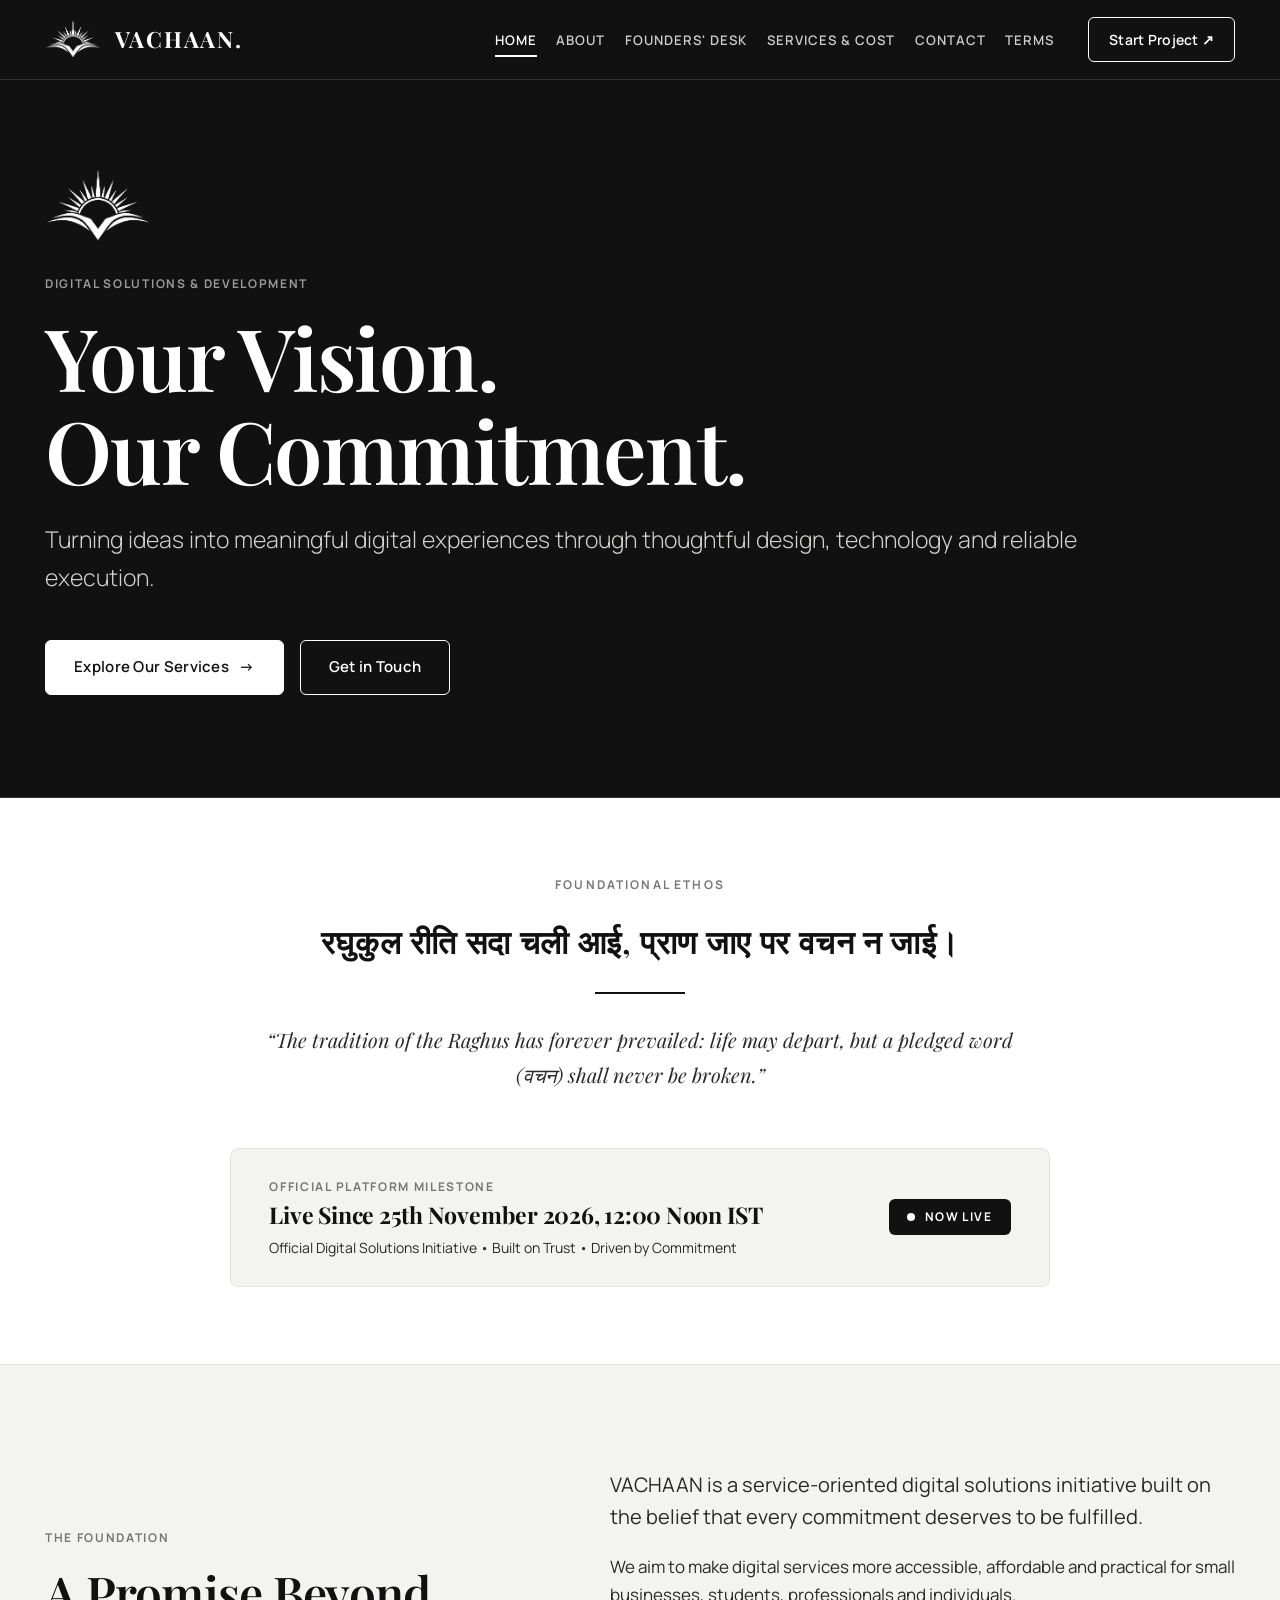
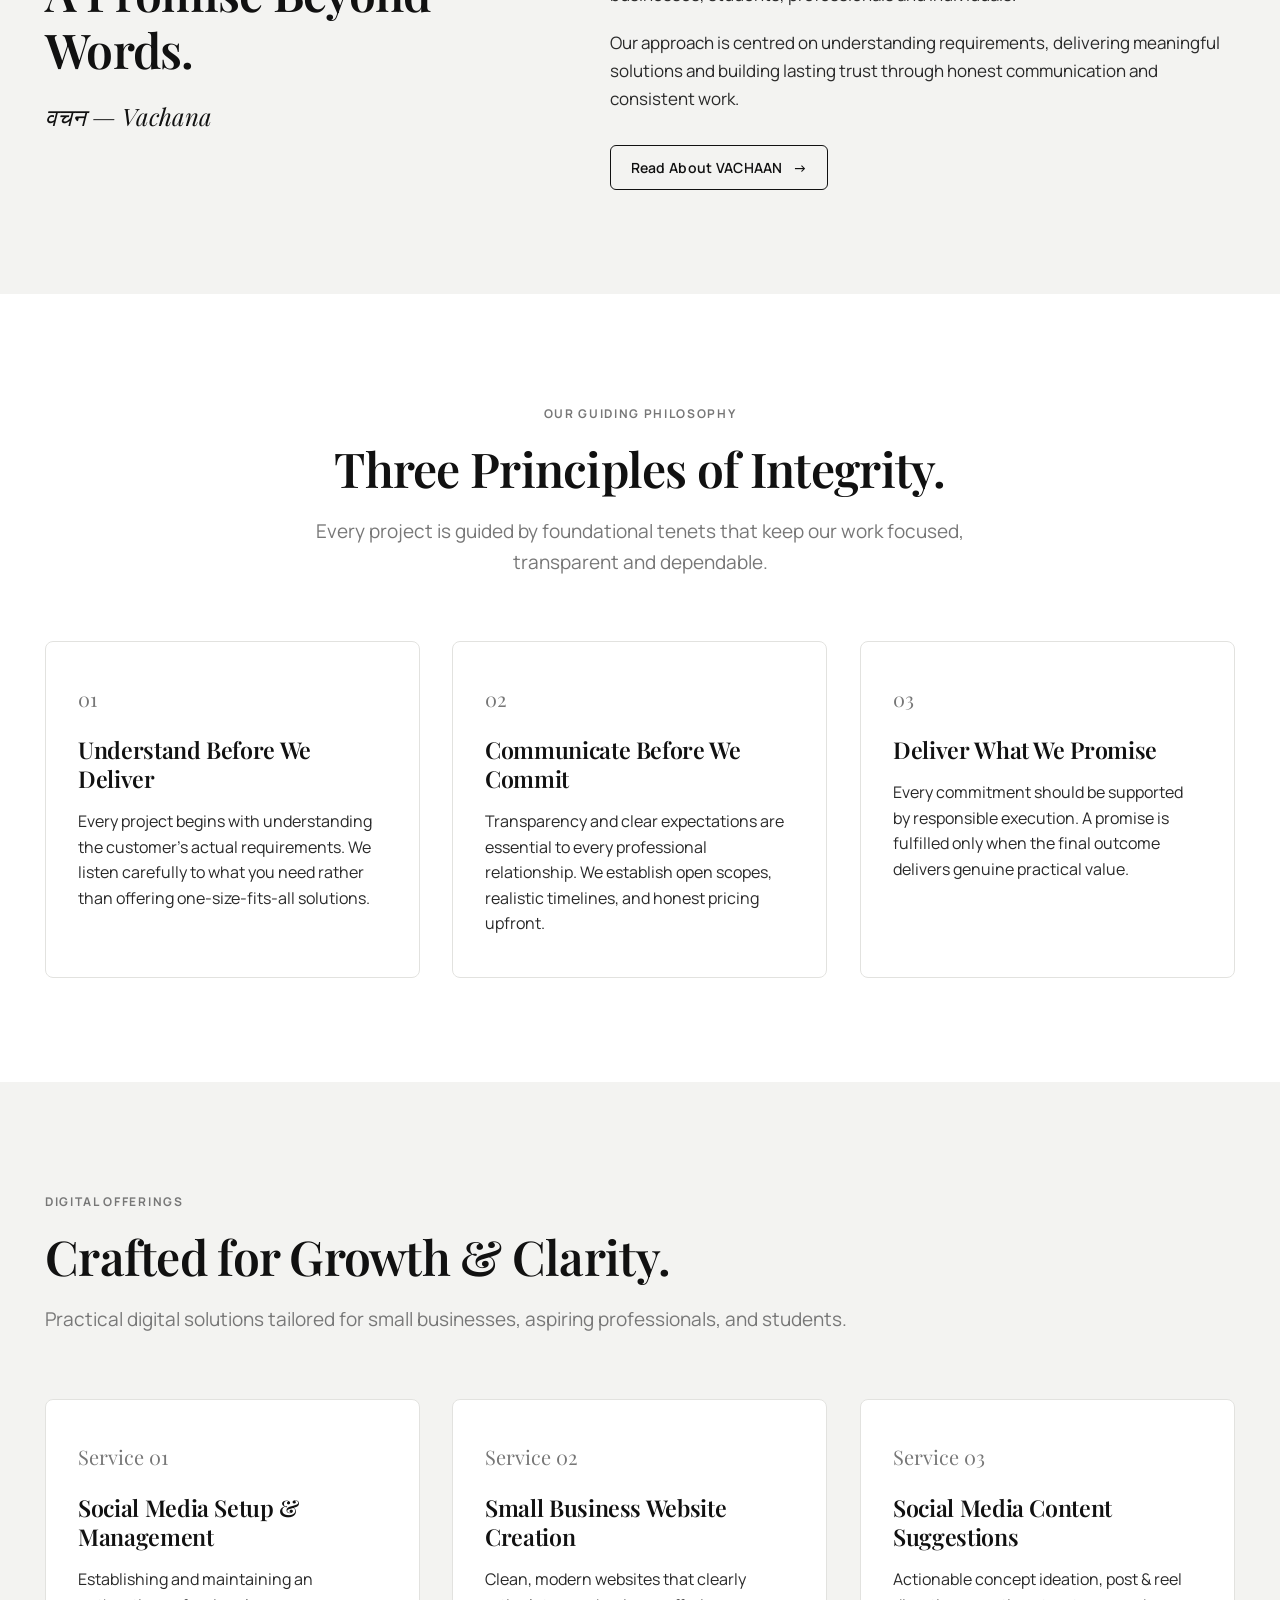
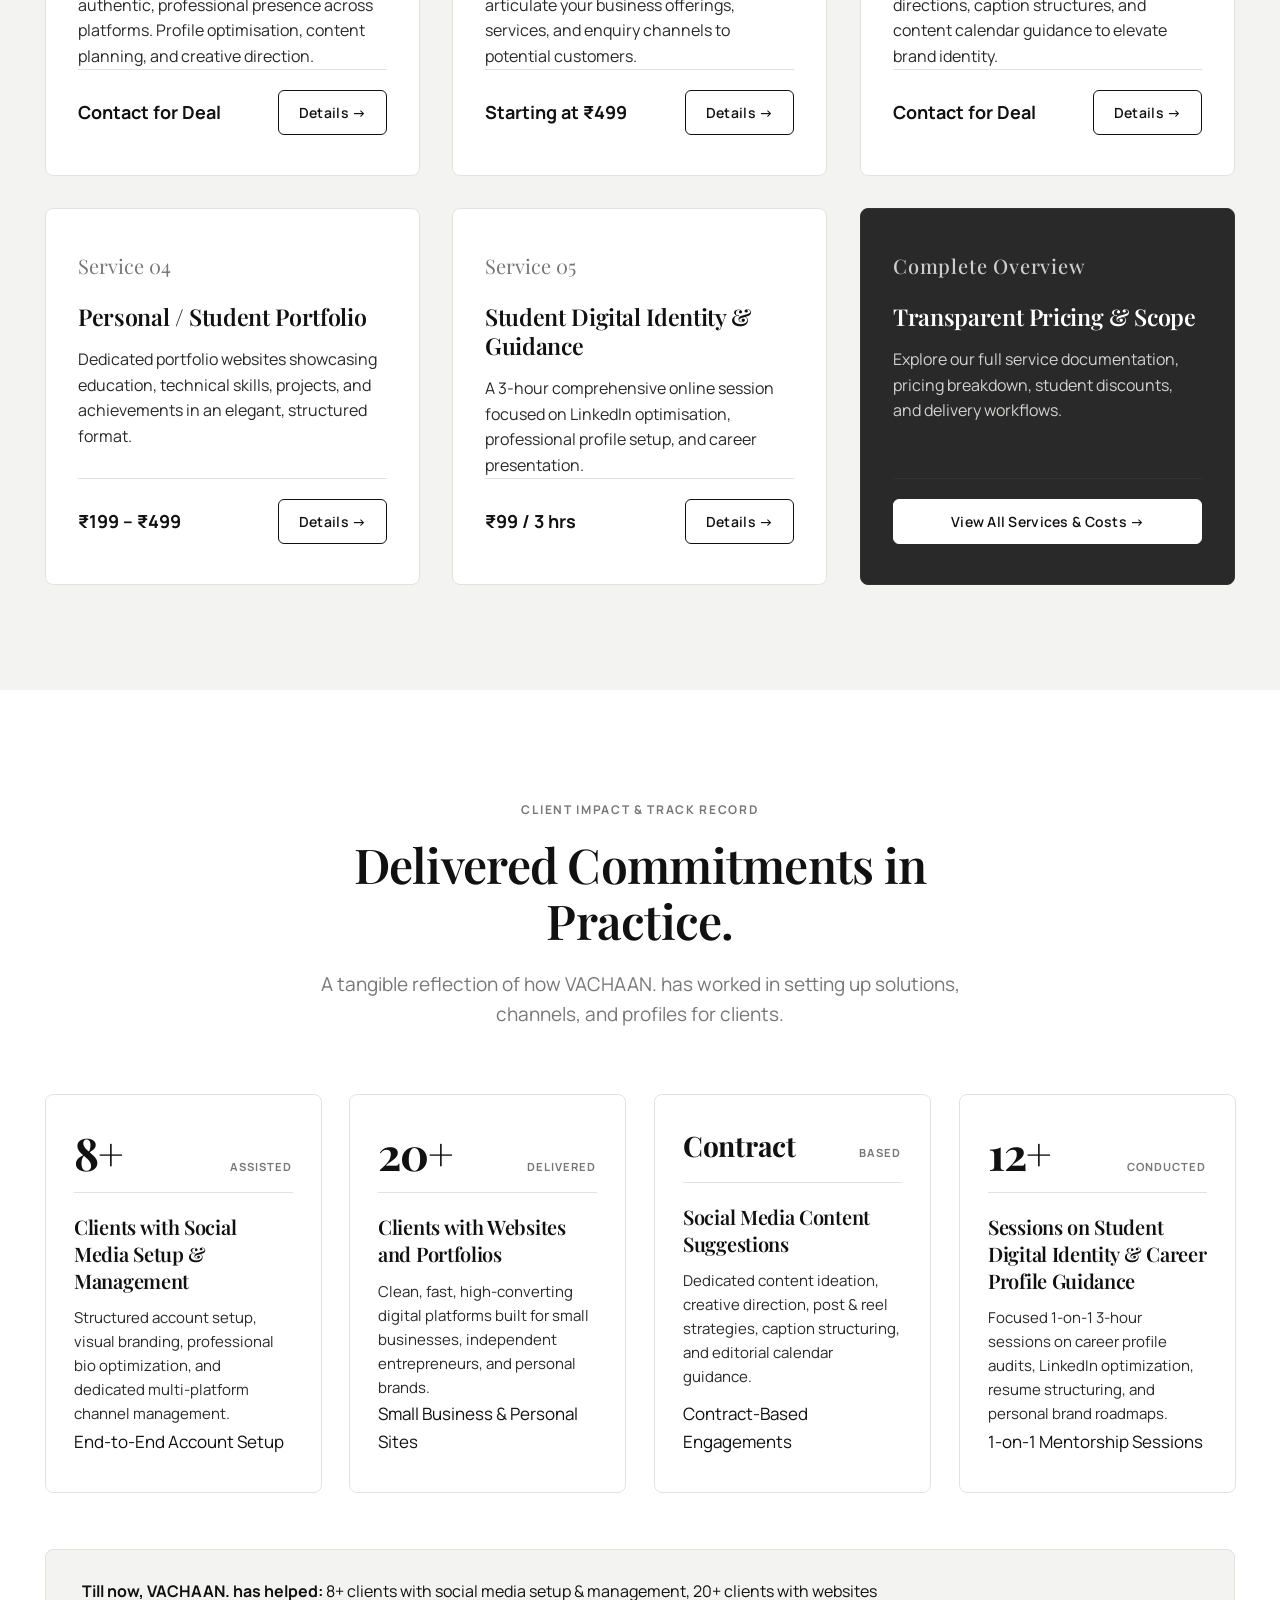
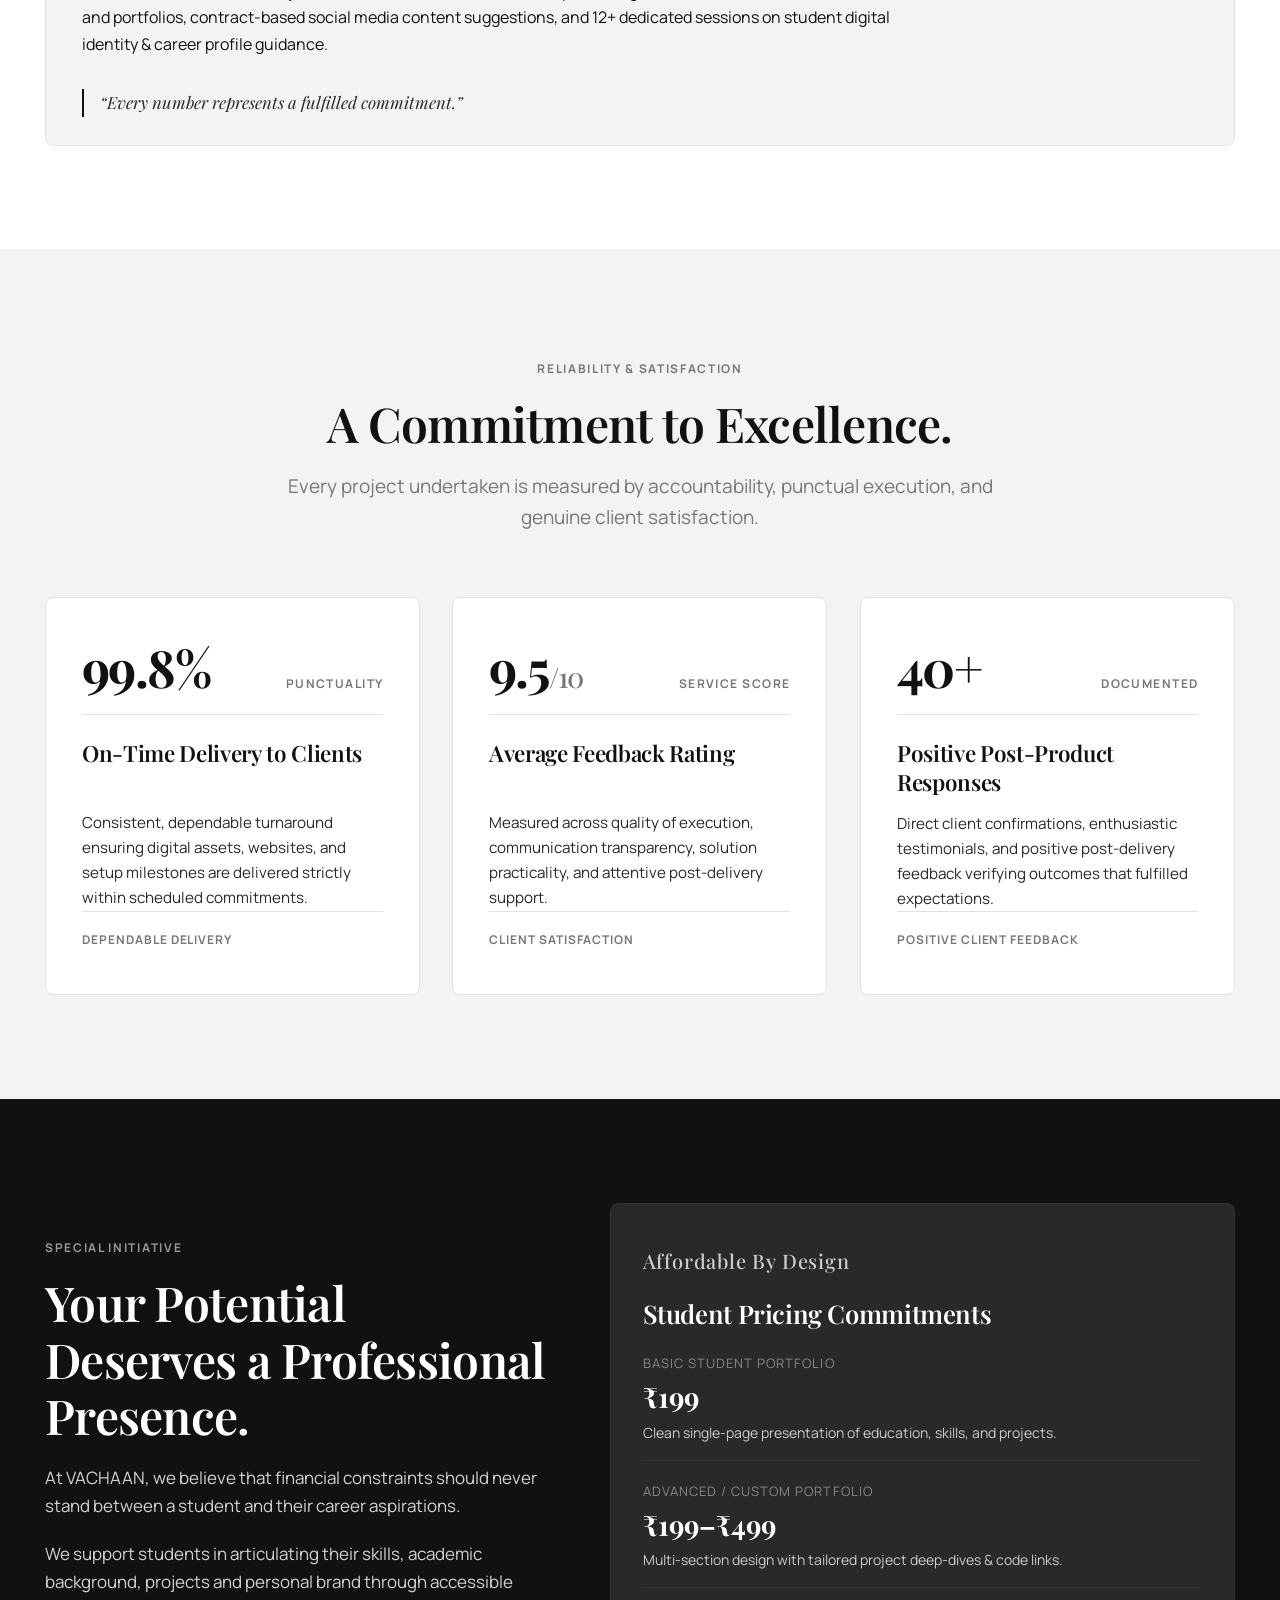
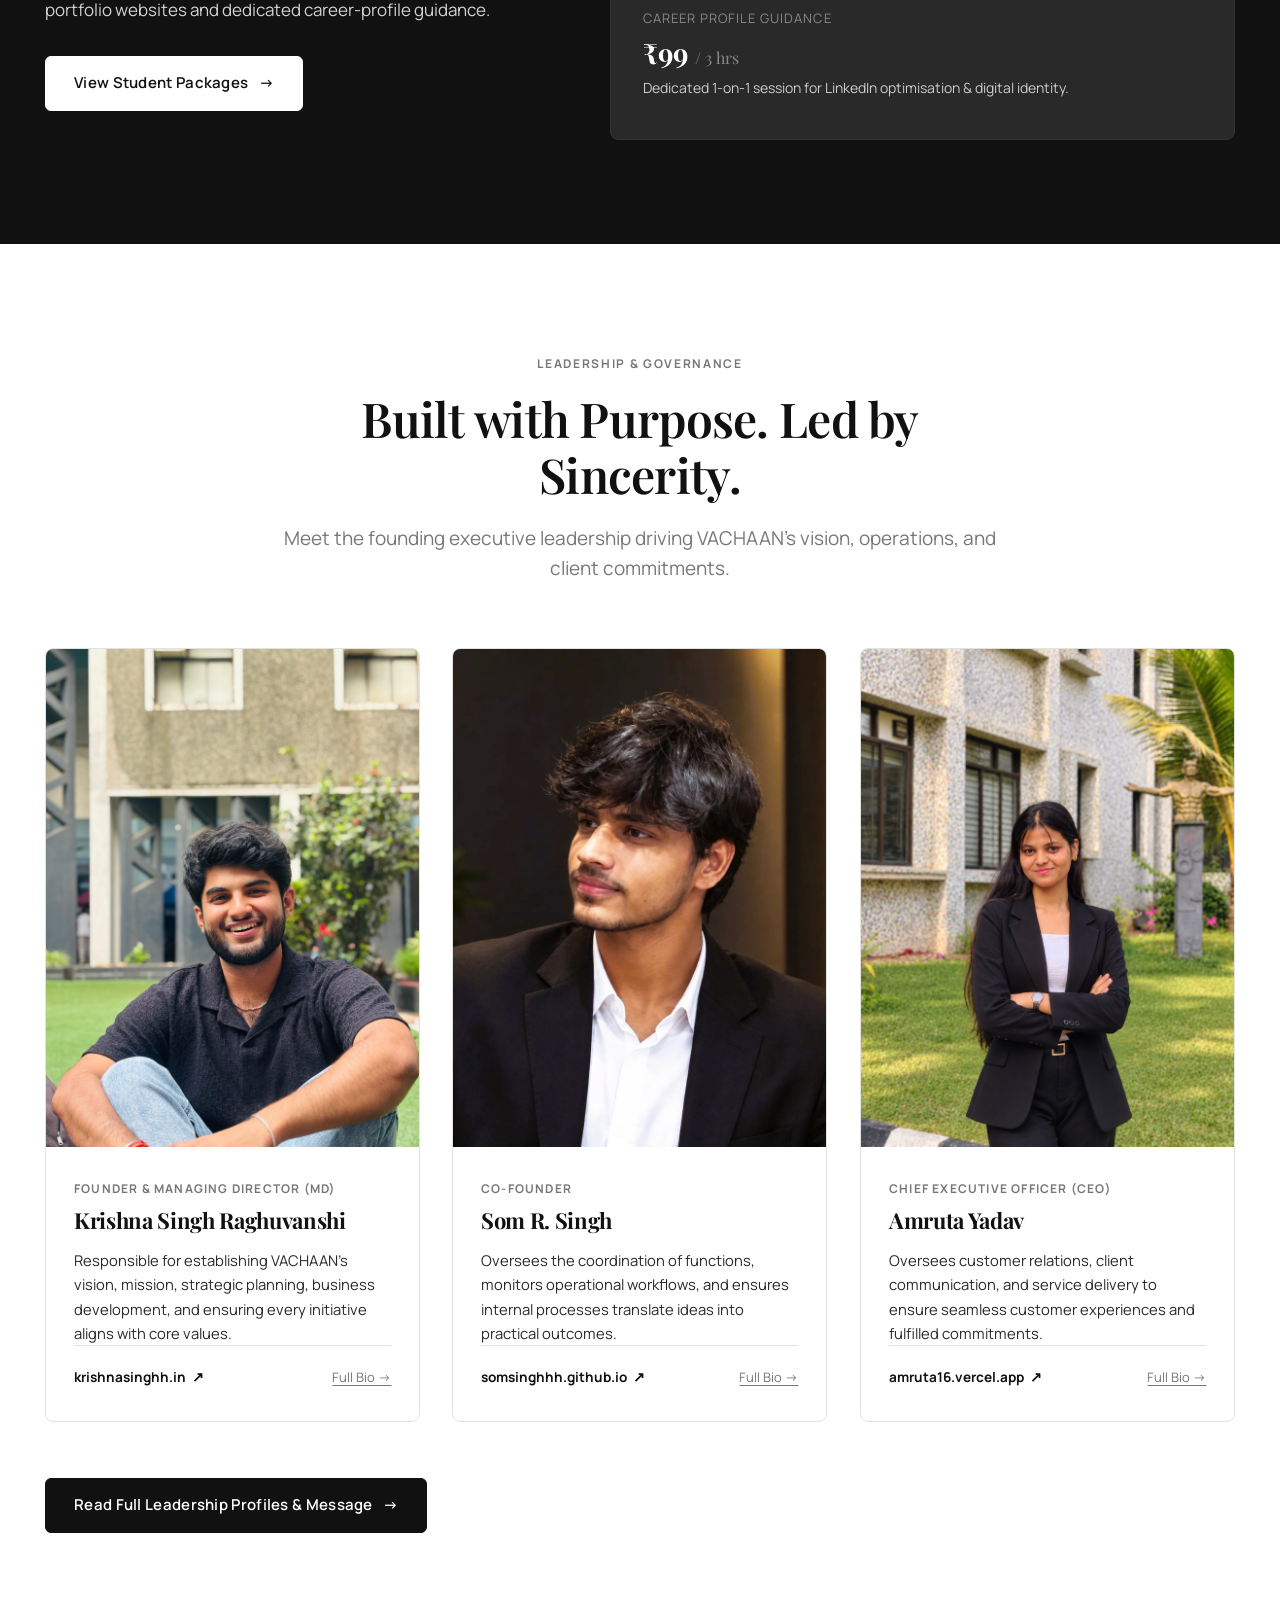
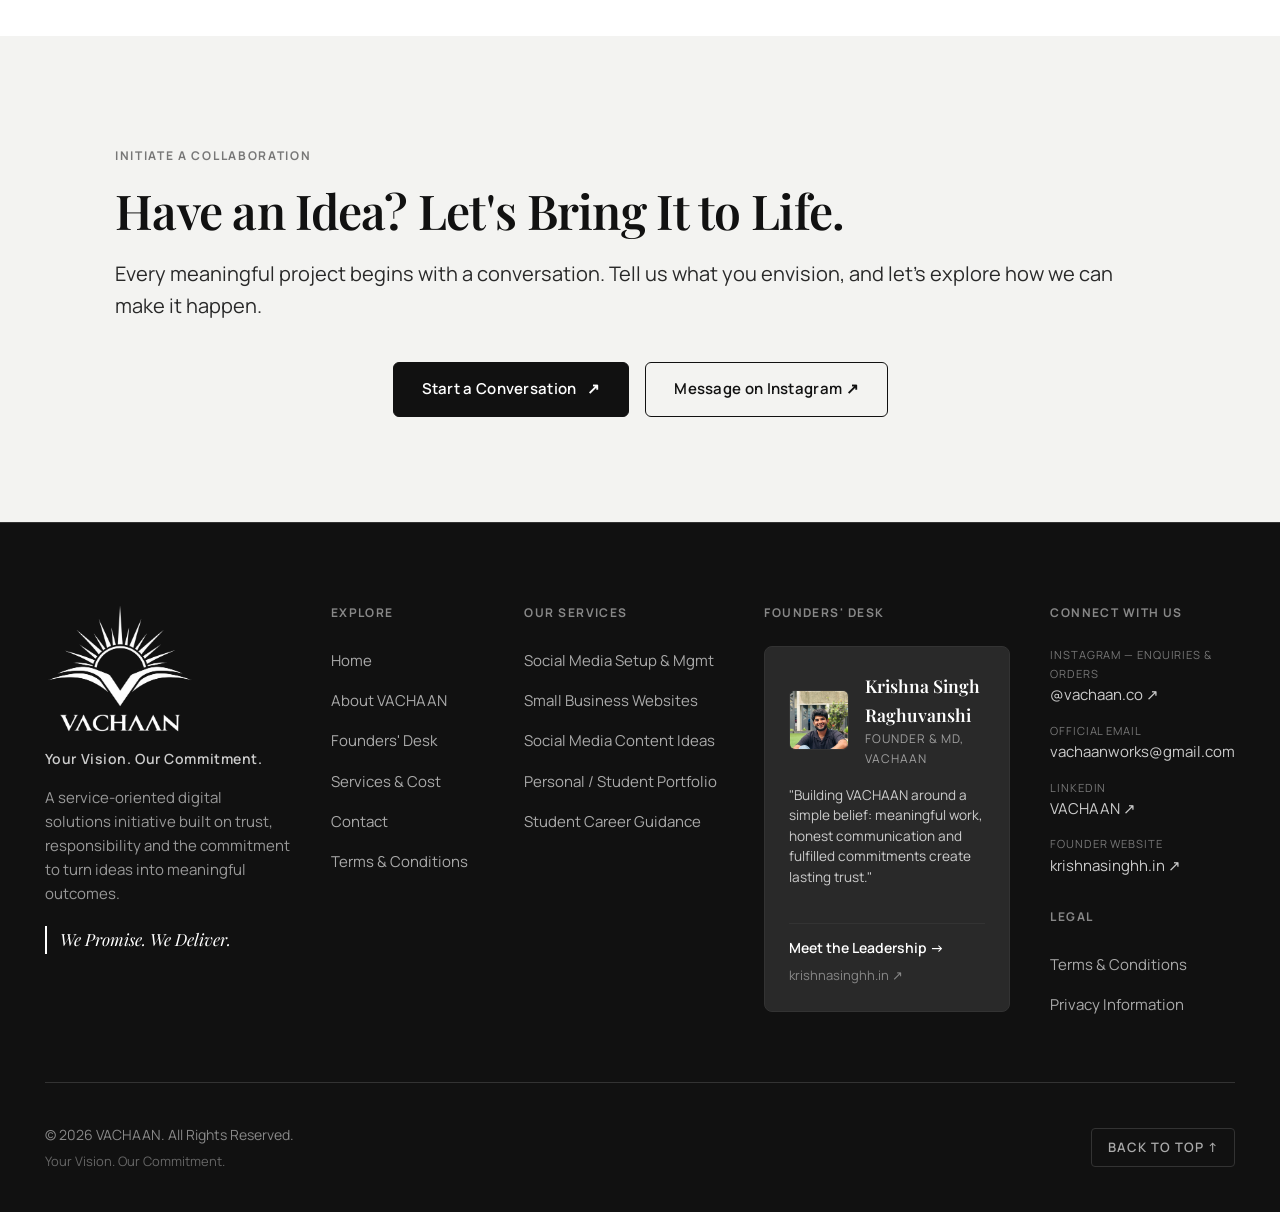
==== commit 65c54a3f: "Update index.html" ====
--- a/index.html
+++ b/index.html
@@ -290,7 +290,7 @@
               </p>
             </div>
             <div class="card-footer">
-              <span class="card-price-highlight">Starts at ₹500</span>
+              <span class="card-price-highlight">Starting at ₹499</span>
               <a href="services.html#service-b" class="btn btn-outline btn-sm">Details →</a>
             </div>
           </article>
@@ -322,7 +322,7 @@
               </p>
             </div>
             <div class="card-footer">
-              <span class="card-price-highlight">₹200 – ₹500</span>
+              <span class="card-price-highlight">₹199 – ₹499</span>
               <a href="services.html#service-d" class="btn btn-outline btn-sm">Details →</a>
             </div>
           </article>
@@ -338,7 +338,7 @@
               </p>
             </div>
             <div class="card-footer">
-              <span class="card-price-highlight">₹100 / 3 hrs</span>
+              <span class="card-price-highlight">₹99 / 3 hrs</span>
               <a href="services.html#service-e" class="btn btn-outline btn-sm">Details →</a>
             </div>
           </article>
@@ -553,7 +553,7 @@
                 <div style="font-size: 0.8125rem; color: #888888; text-transform: uppercase; letter-spacing: 0.08em;">
                   Basic Student Portfolio</div>
                 <div style="font-family: var(--font-heading); font-size: 1.75rem; color: #FFFFFF; font-weight: 700;">
-                  ₹200</div>
+                  ₹199</div>
                 <div style="font-size: 0.875rem; color: #CCCCCC;">Clean single-page presentation of education, skills,
                   and projects.</div>
               </div>
@@ -561,8 +561,7 @@
               <div style="border-bottom: 1px solid #333333; padding-bottom: 1rem;">
                 <div style="font-size: 0.8125rem; color: #888888; text-transform: uppercase; letter-spacing: 0.08em;">
                   Advanced / Custom Portfolio</div>
-                <div style="font-family: var(--font-heading); font-size: 1.75rem; color: #FFFFFF; font-weight: 700;">Up
-                  to ₹500</div>
+                <div style="font-family: var(--font-heading); font-size: 1.75rem; color: #FFFFFF; font-weight: 700;">₹199–₹499</div>
                 <div style="font-size: 0.875rem; color: #CCCCCC;">Multi-section design with tailored project deep-dives
                   &amp; code links.</div>
               </div>
@@ -571,7 +570,7 @@
                 <div style="font-size: 0.8125rem; color: #888888; text-transform: uppercase; letter-spacing: 0.08em;">
                   Career Profile Guidance</div>
                 <div style="font-family: var(--font-heading); font-size: 1.75rem; color: #FFFFFF; font-weight: 700;">
-                  ₹100 <span style="font-size: 1rem; font-weight: 400; color: #888888;">/ 3 hours</span></div>
+                  ₹99 <span style="font-size: 1rem; font-weight: 400; color: #888888;">/ 3 hrs</span></div>
                 <div style="font-size: 0.875rem; color: #CCCCCC;">Dedicated 1-on-1 session for LinkedIn optimisation
                   &amp; digital identity.</div>
               </div>
@@ -832,4 +831,4 @@
   <script src="js/main.js"></script>
 </body>
 
-</html>+</html>
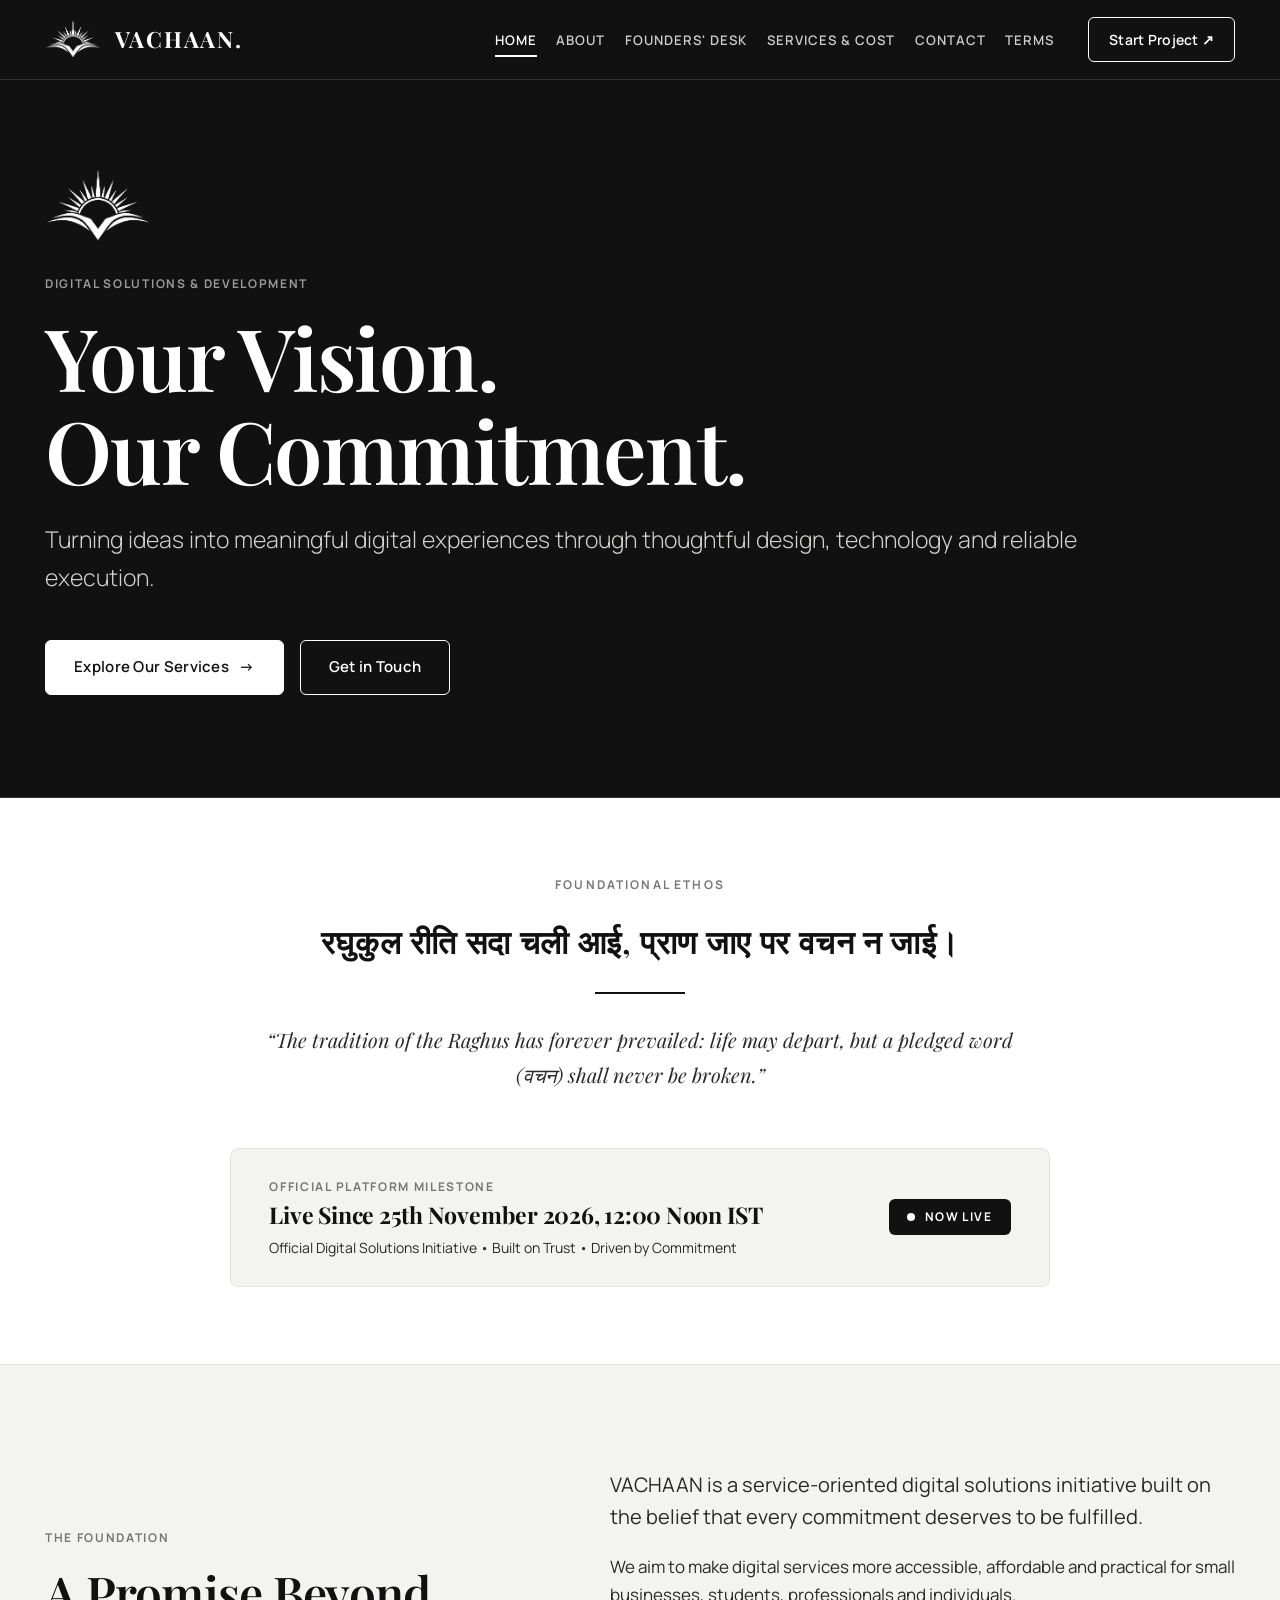
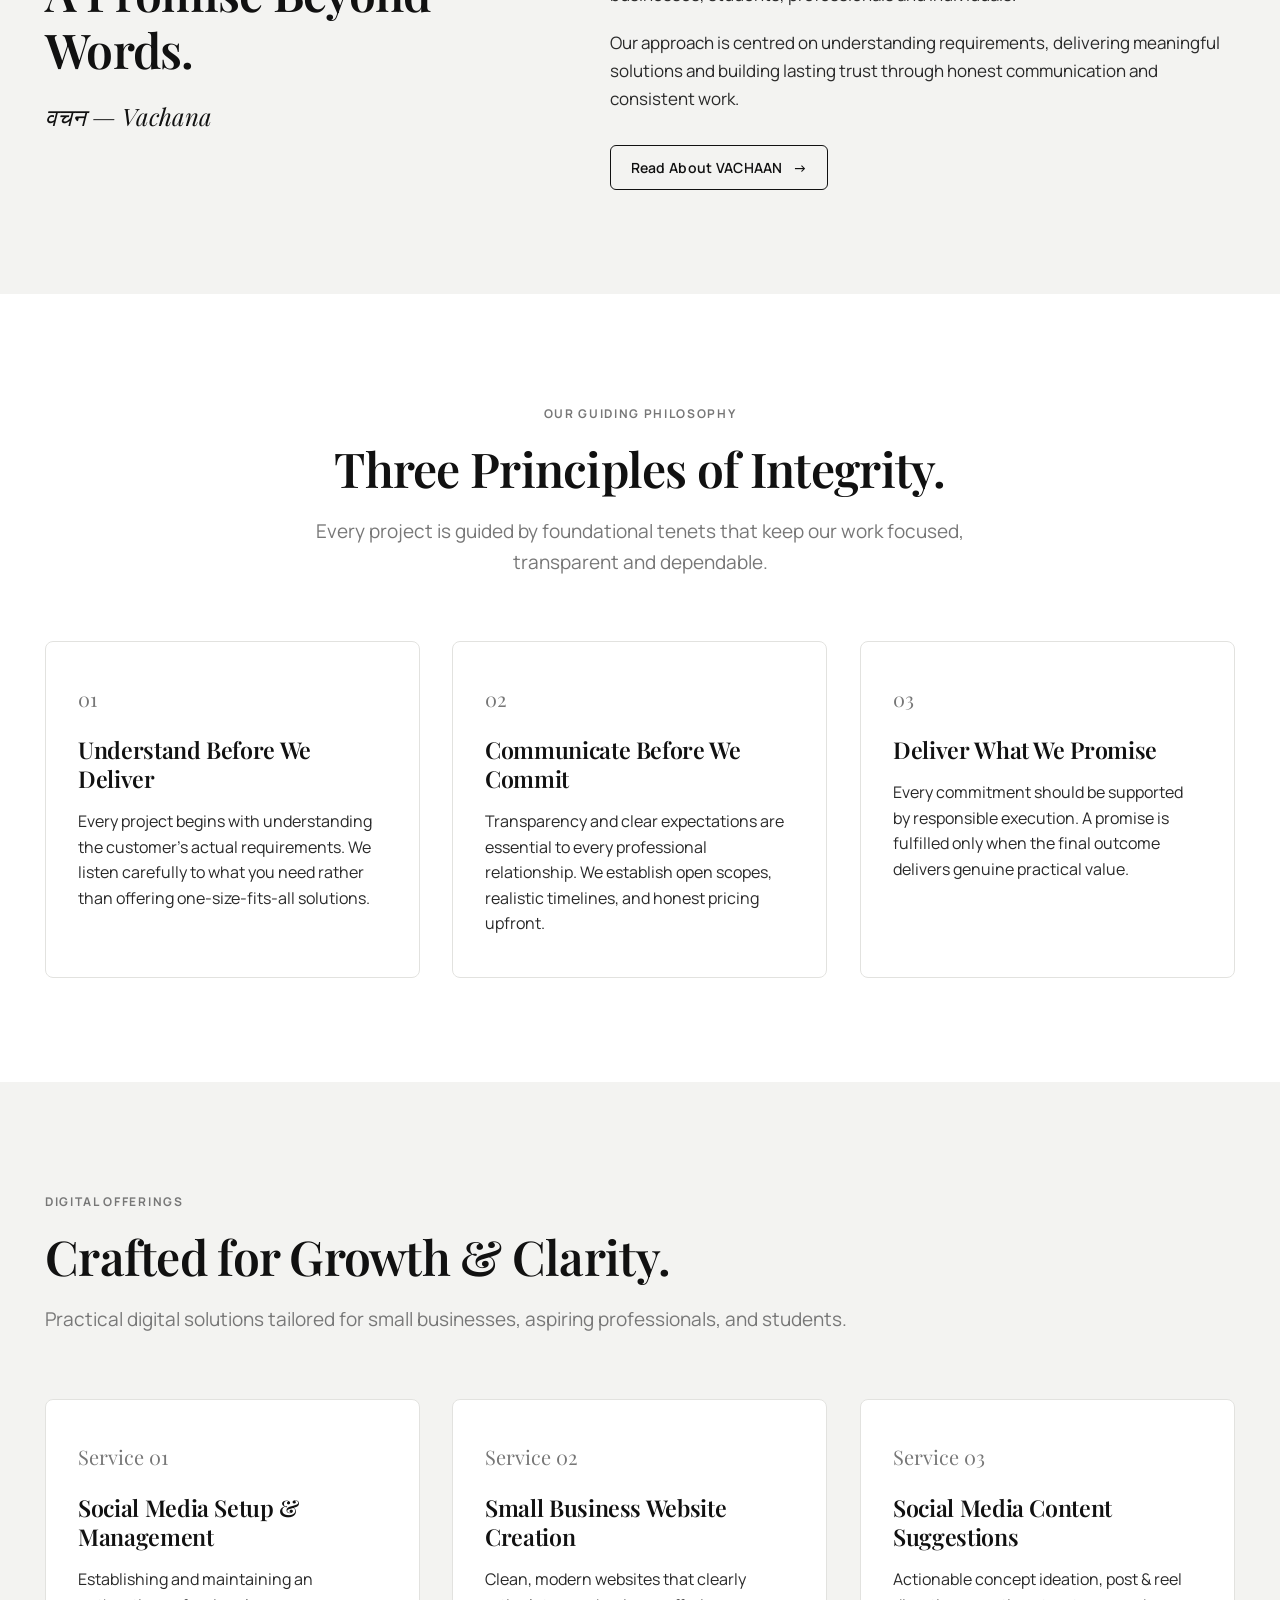
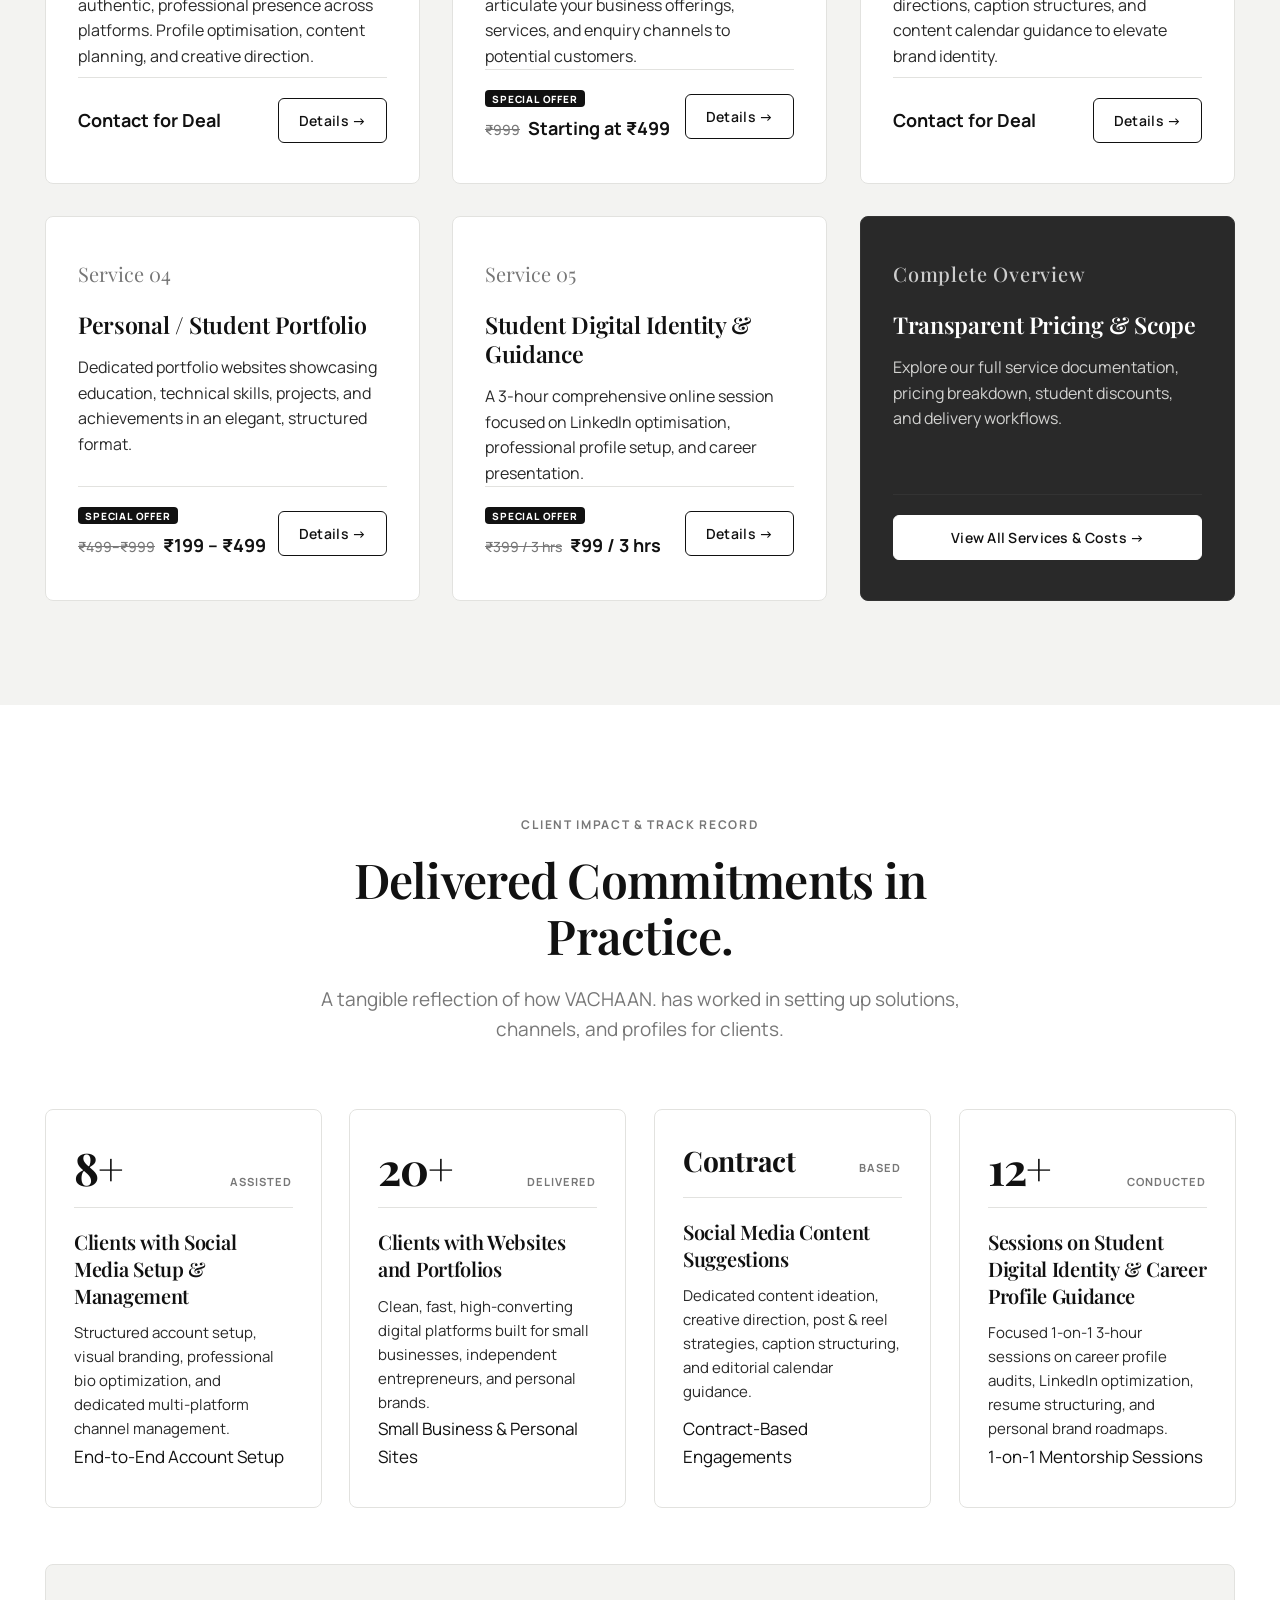
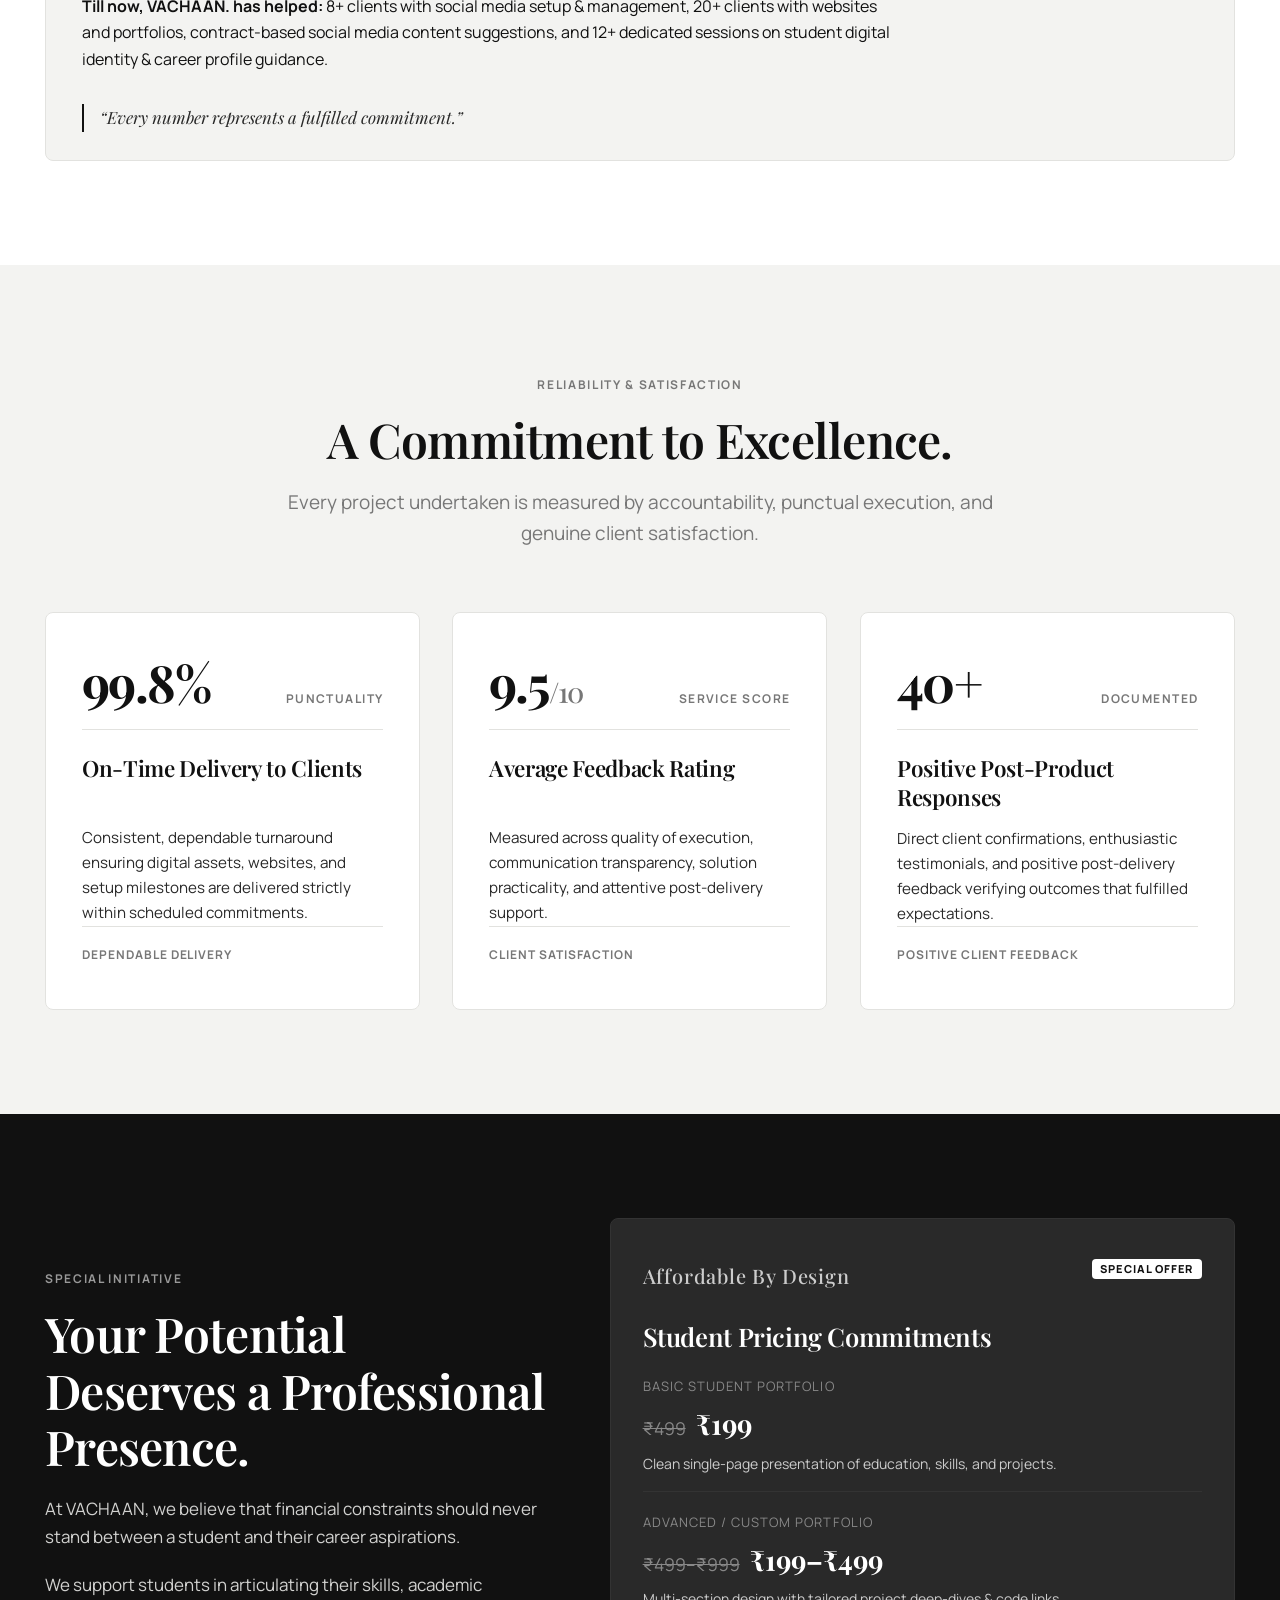
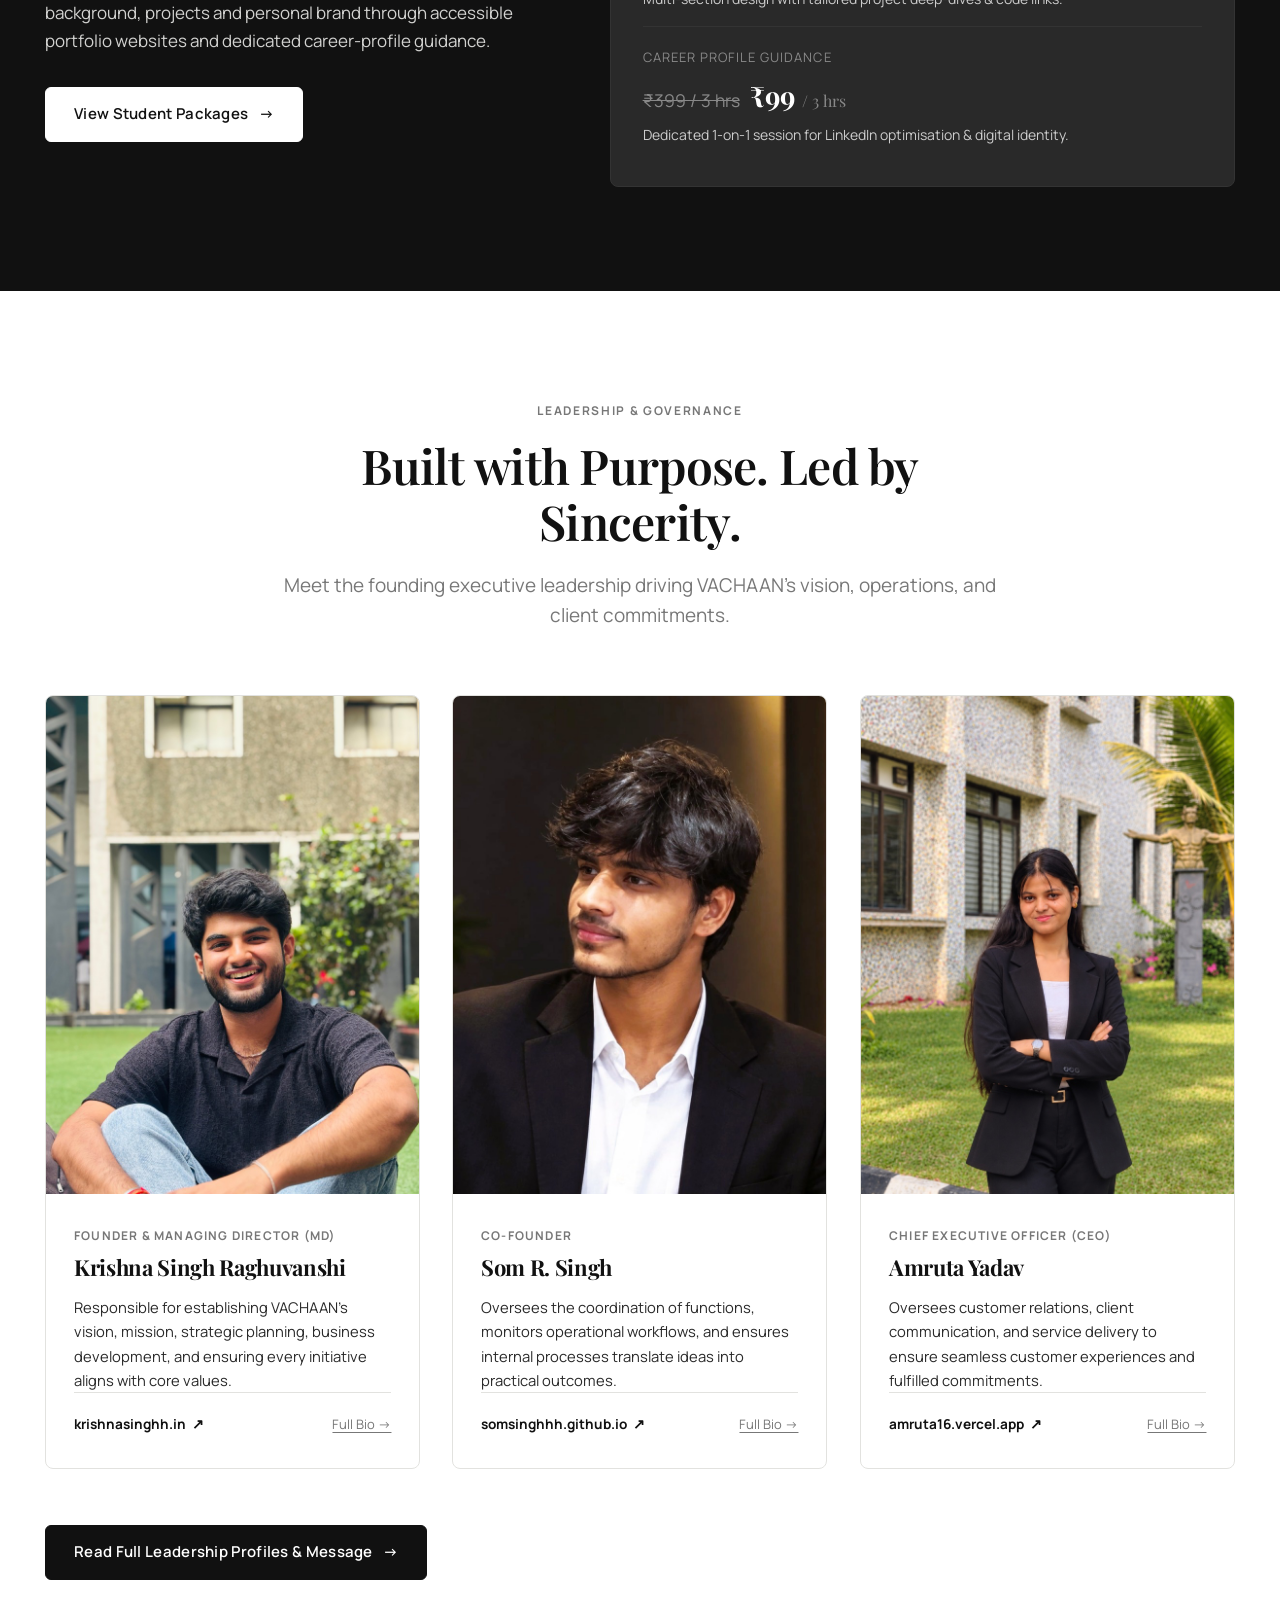
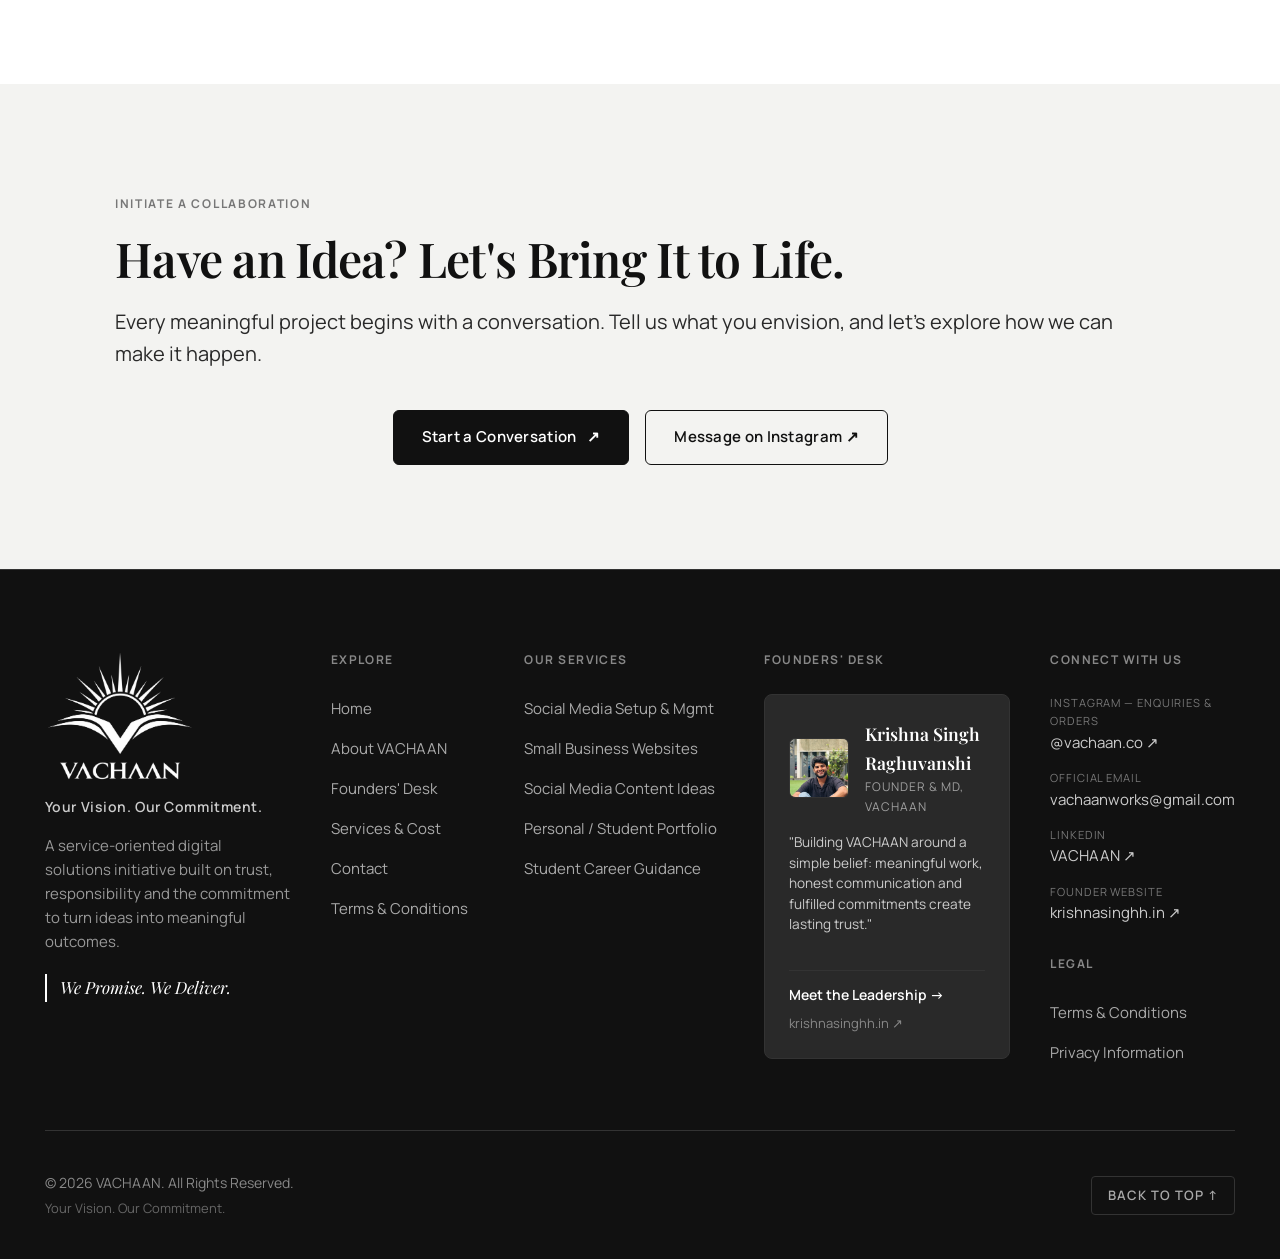
==== commit 11729747: "Update index.html" ====
--- a/index.html
+++ b/index.html
@@ -290,7 +290,13 @@
               </p>
             </div>
             <div class="card-footer">
-              <span class="card-price-highlight">Starting at ₹499</span>
+              <div class="card-price-stack">
+                <span class="special-offer-badge-sm">Special Offer</span>
+                <div class="card-price-row">
+                  <del class="card-price-original">₹999</del>
+                  <span class="card-price-highlight">Starting at ₹499</span>
+                </div>
+              </div>
               <a href="services.html#service-b" class="btn btn-outline btn-sm">Details →</a>
             </div>
           </article>
@@ -322,7 +328,13 @@
               </p>
             </div>
             <div class="card-footer">
-              <span class="card-price-highlight">₹199 – ₹499</span>
+              <div class="card-price-stack">
+                <span class="special-offer-badge-sm">Special Offer</span>
+                <div class="card-price-row">
+                  <del class="card-price-original">₹499–₹999</del>
+                  <span class="card-price-highlight">₹199 – ₹499</span>
+                </div>
+              </div>
               <a href="services.html#service-d" class="btn btn-outline btn-sm">Details →</a>
             </div>
           </article>
@@ -338,7 +350,13 @@
               </p>
             </div>
             <div class="card-footer">
-              <span class="card-price-highlight">₹99 / 3 hrs</span>
+              <div class="card-price-stack">
+                <span class="special-offer-badge-sm">Special Offer</span>
+                <div class="card-price-row">
+                  <del class="card-price-original">₹399 / 3 hrs</del>
+                  <span class="card-price-highlight">₹99 / 3 hrs</span>
+                </div>
+              </div>
               <a href="services.html#service-e" class="btn btn-outline btn-sm">Details →</a>
             </div>
           </article>
@@ -545,33 +563,44 @@
           </div>
 
           <div class="editorial-card editorial-card-dark" style="border-color: #333333;">
-            <div class="card-number">Affordable By Design</div>
+            <div style="display: flex; justify-content: space-between; align-items: flex-start; margin-bottom: 0.5rem;">
+              <div class="card-number">Affordable By Design</div>
+              <span class="special-offer-badge special-offer-badge-dark">Special Offer</span>
+            </div>
             <h3 class="card-title" style="font-size: 1.6rem; margin-bottom: 1.5rem;">Student Pricing Commitments</h3>
 
             <div style="display: flex; flex-direction: column; gap: 1.25rem;">
               <div style="border-bottom: 1px solid #333333; padding-bottom: 1rem;">
                 <div style="font-size: 0.8125rem; color: #888888; text-transform: uppercase; letter-spacing: 0.08em;">
                   Basic Student Portfolio</div>
-                <div style="font-family: var(--font-heading); font-size: 1.75rem; color: #FFFFFF; font-weight: 700;">
-                  ₹199</div>
-                <div style="font-size: 0.875rem; color: #CCCCCC;">Clean single-page presentation of education, skills,
+                <div style="display: flex; align-items: baseline; gap: 0.65rem; margin-top: 0.25rem;">
+                  <del style="font-size: 1.1rem; color: #888888; text-decoration: line-through;">₹499</del>
+                  <div style="font-family: var(--font-heading); font-size: 1.75rem; color: #FFFFFF; font-weight: 700;">₹199</div>
+                </div>
+                <div style="font-size: 0.875rem; color: #CCCCCC; margin-top: 0.25rem;">Clean single-page presentation of education, skills,
                   and projects.</div>
               </div>
 
               <div style="border-bottom: 1px solid #333333; padding-bottom: 1rem;">
                 <div style="font-size: 0.8125rem; color: #888888; text-transform: uppercase; letter-spacing: 0.08em;">
                   Advanced / Custom Portfolio</div>
-                <div style="font-family: var(--font-heading); font-size: 1.75rem; color: #FFFFFF; font-weight: 700;">₹199–₹499</div>
-                <div style="font-size: 0.875rem; color: #CCCCCC;">Multi-section design with tailored project deep-dives
+                <div style="display: flex; align-items: baseline; gap: 0.65rem; margin-top: 0.25rem;">
+                  <del style="font-size: 1.1rem; color: #888888; text-decoration: line-through;">₹499–₹999</del>
+                  <div style="font-family: var(--font-heading); font-size: 1.75rem; color: #FFFFFF; font-weight: 700;">₹199–₹499</div>
+                </div>
+                <div style="font-size: 0.875rem; color: #CCCCCC; margin-top: 0.25rem;">Multi-section design with tailored project deep-dives
                   &amp; code links.</div>
               </div>
 
               <div>
                 <div style="font-size: 0.8125rem; color: #888888; text-transform: uppercase; letter-spacing: 0.08em;">
                   Career Profile Guidance</div>
-                <div style="font-family: var(--font-heading); font-size: 1.75rem; color: #FFFFFF; font-weight: 700;">
-                  ₹99 <span style="font-size: 1rem; font-weight: 400; color: #888888;">/ 3 hrs</span></div>
-                <div style="font-size: 0.875rem; color: #CCCCCC;">Dedicated 1-on-1 session for LinkedIn optimisation
+                <div style="display: flex; align-items: baseline; gap: 0.65rem; margin-top: 0.25rem;">
+                  <del style="font-size: 1.1rem; color: #888888; text-decoration: line-through;">₹399 / 3 hrs</del>
+                  <div style="font-family: var(--font-heading); font-size: 1.75rem; color: #FFFFFF; font-weight: 700;">
+                    ₹99 <span style="font-size: 1rem; font-weight: 400; color: #888888;">/ 3 hrs</span></div>
+                </div>
+                <div style="font-size: 0.875rem; color: #CCCCCC; margin-top: 0.25rem;">Dedicated 1-on-1 session for LinkedIn optimisation
                   &amp; digital identity.</div>
               </div>
             </div>
--- a/css/style.css
+++ b/css/style.css
@@ -716,6 +716,122 @@
   color: var(--color-white);
 }
 
+/* Special Offer Badges & Strikethrough Pricing Presentation */
+.special-offer-badge {
+  display: inline-flex;
+  align-items: center;
+  font-family: var(--font-body);
+  font-size: 0.6875rem;
+  font-weight: 800;
+  text-transform: uppercase;
+  letter-spacing: 0.1em;
+  padding: 0.2rem 0.55rem;
+  background-color: var(--color-obsidian);
+  color: var(--color-white);
+  border-radius: var(--radius-xs);
+  line-height: 1.2;
+}
+
+.special-offer-badge-sm {
+  display: inline-block;
+  font-family: var(--font-body);
+  font-size: 0.625rem;
+  font-weight: 800;
+  text-transform: uppercase;
+  letter-spacing: 0.08em;
+  padding: 0.15rem 0.45rem;
+  background-color: var(--color-obsidian);
+  color: var(--color-white);
+  border-radius: var(--radius-xs);
+  line-height: 1.2;
+  margin-bottom: 0.2rem;
+}
+
+.special-offer-badge-dark {
+  background-color: var(--color-white);
+  color: var(--color-obsidian);
+}
+
+.card-price-stack {
+  display: flex;
+  flex-direction: column;
+  gap: 0.2rem;
+  align-items: flex-start;
+}
+
+.card-price-row {
+  display: flex;
+  align-items: baseline;
+  gap: 0.5rem;
+  flex-wrap: wrap;
+}
+
+.card-price-original {
+  font-family: var(--font-body);
+  font-size: 0.875rem;
+  font-weight: 500;
+  color: var(--color-grey);
+  text-decoration: line-through;
+}
+
+.service-offer-header {
+  display: flex;
+  justify-content: space-between;
+  align-items: center;
+  flex-wrap: wrap;
+  gap: 0.5rem;
+}
+
+.service-pricing-wrap {
+  display: flex;
+  align-items: baseline;
+  gap: 0.65rem;
+  flex-wrap: wrap;
+}
+
+.service-pricing-original {
+  font-family: var(--font-body);
+  font-size: 1.05rem;
+  font-weight: 500;
+  color: var(--color-grey);
+  text-decoration: line-through;
+}
+
+.pricing-price-cell {
+  display: flex;
+  flex-direction: column;
+  gap: 0.25rem;
+  align-items: flex-start;
+}
+
+.pricing-offer-tag {
+  display: inline-block;
+  font-family: var(--font-body);
+  font-size: 0.625rem;
+  font-weight: 800;
+  text-transform: uppercase;
+  letter-spacing: 0.08em;
+  padding: 0.15rem 0.45rem;
+  background-color: var(--color-obsidian);
+  color: var(--color-white);
+  border-radius: var(--radius-xs);
+  line-height: 1.2;
+}
+
+.pricing-price-wrap {
+  display: flex;
+  align-items: baseline;
+  gap: 0.5rem;
+  flex-wrap: wrap;
+}
+
+.pricing-original-price {
+  font-size: 0.875rem;
+  font-weight: 500;
+  color: var(--color-grey);
+  text-decoration: line-through;
+}
+
 /* --------------------------------------------------------------------------
    8. Pricing Tables (Editorial Minimalist)
    -------------------------------------------------------------------------- */
--- a/css/responsive.css
+++ b/css/responsive.css
@@ -469,4 +469,9 @@
     width: 100%;
     justify-content: center;
   }
+
+  .card-footer {
+    flex-wrap: wrap;
+    gap: 0.75rem;
+  }
 }
